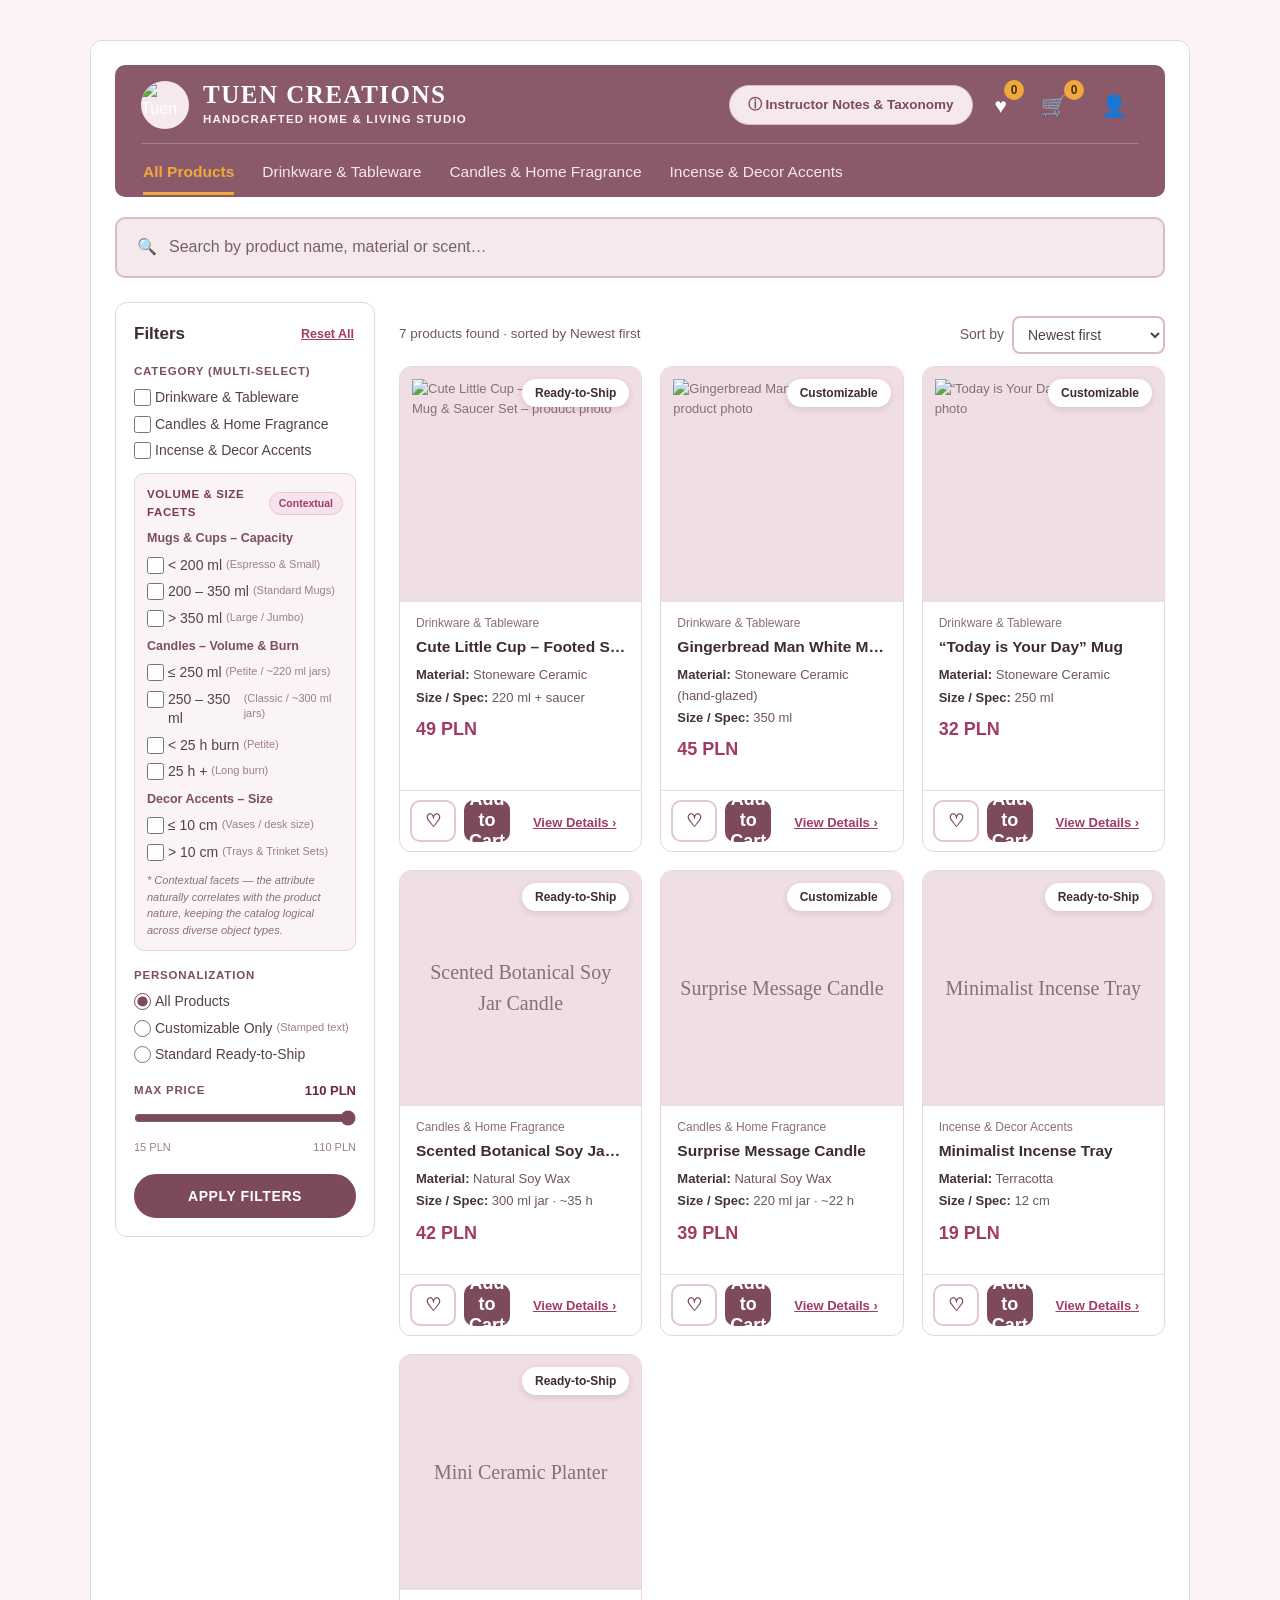
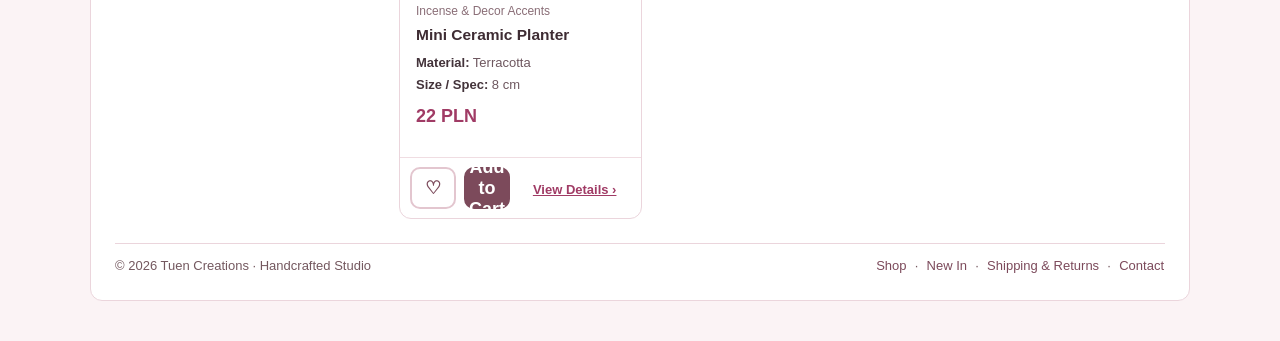
==== index.html @ be139225 "Tuen Creations – web catalog interface (Task 2)" ====
<!DOCTYPE html>
<html lang="en">
<head>
<meta charset="UTF-8">
<title>Tuen Creations – Catalog Listing</title>
<link rel="stylesheet" href="style.css">
</head>
<body>

<a class="skip-link" href="#main-content">Skip to main content</a>

<div class="frame">

  <!-- HEADER: logo + catalog name + category navigation -->
  <header class="header">
    <div class="brand-row">
      <a class="brand" href="index.html">
        <span class="brand-badge"><img src="logo.png" alt="Tuen Creations – back to homepage"></span>
        <span class="brand-text">
          <span class="brand-name">Tuen Creations</span>
          <span class="subtitle">Handcrafted Home &amp; Living Studio</span>
        </span>
      </a>
      <div class="header-right">
        <button type="button" class="notes-pill" id="notes-pill" aria-haspopup="true" aria-expanded="false">ⓘ Instructor Notes &amp; Taxonomy</button>
      </div>
    </div>
    <nav class="nav">
      <a href="index.html#cat=all" data-cat="all" class="active">All Products</a>
      <a href="index.html#cat=drinkware" data-cat="drinkware">Drinkware &amp; Tableware</a>
      <a href="index.html#cat=candles" data-cat="candles">Candles &amp; Home Fragrance</a>
      <a href="index.html#cat=decor" data-cat="decor">Incense &amp; Decor Accents</a>
    </nav>
  </header>

  <!-- SEARCH BAR (filters live, case-insensitive) -->
  <div class="searchbar">
    🔍
    <label class="sr-only" for="search">Search products</label>
    <input type="search" id="search" placeholder="Search by product name, material or scent…">
  </div>

  <div class="content" id="main-content">

    <!-- WORKING FILTERS -->
    <aside class="filters">
      <div class="filters-head">
        <h2>Filters</h2>
        <button type="button" id="clear" class="reset-link">Reset All</button>
      </div>

      <p class="filter-label">Category (multi-select)</p>
      <label><input type="checkbox" class="f-cat" value="drinkware"> Drinkware &amp; Tableware</label>
      <label><input type="checkbox" class="f-cat" value="candles"> Candles &amp; Home Fragrance</label>
      <label><input type="checkbox" class="f-cat" value="decor"> Incense &amp; Decor Accents</label>

      <div class="facet-panel">
        <div class="facet-panel-head">
          <span class="facet-panel-title">Volume &amp; Size Facets</span>
          <span class="pill-contextual">Contextual</span>
        </div>

        <div class="facet-block" id="facet-drinkware" hidden>
          <p class="facet-group-title">Mugs &amp; Cups – Capacity</p>
          <label><input type="checkbox" class="f-cap" value="under"> &lt; 200 ml <small>(Espresso &amp; Small)</small></label>
          <label><input type="checkbox" class="f-cap" value="standard"> 200 – 350 ml <small>(Standard Mugs)</small></label>
          <label><input type="checkbox" class="f-cap" value="over"> &gt; 350 ml <small>(Large / Jumbo)</small></label>
        </div>

        <div class="facet-block" id="facet-candles" hidden>
          <p class="facet-group-title">Candles – Volume &amp; Burn</p>
          <label><input type="checkbox" class="f-jar" value="small"> ≤ 250 ml <small>(Petite / ~220 ml jars)</small></label>
          <label><input type="checkbox" class="f-jar" value="medium"> 250 – 350 ml <small>(Classic / ~300 ml jars)</small></label>
          <label><input type="checkbox" class="f-burn" value="short"> &lt; 25 h burn <small>(Petite)</small></label>
          <label><input type="checkbox" class="f-burn" value="long"> 25 h + <small>(Long burn)</small></label>
        </div>

        <div class="facet-block" id="facet-decor" hidden>
          <p class="facet-group-title">Decor Accents – Size</p>
          <label><input type="checkbox" class="f-dsize" value="small"> ≤ 10 cm <small>(Vases / desk size)</small></label>
          <label><input type="checkbox" class="f-dsize" value="medium"> &gt; 10 cm <small>(Trays &amp; Trinket Sets)</small></label>
        </div>

        <p class="facet-note">* Contextual facets — the attribute naturally correlates with the product nature, keeping the catalog logical across diverse object types.</p>
      </div>

      <p class="filter-label">Personalization</p>
      <label><input type="radio" name="pers" value="all" checked> All Products</label>
      <label><input type="radio" name="pers" value="custom"> Customizable Only <small>(Stamped text)</small></label>
      <label><input type="radio" name="pers" value="standard"> Standard Ready-to-Ship</label>

      <p class="filter-label price-label">Max Price <span id="price-live">110 PLN</span></p>
      <input type="range" id="price-max" class="price-range" min="15" max="110" step="5" value="110" aria-label="Maximum price">
      <div class="range-ends"><span>15 PLN</span><span>110 PLN</span></div>

      <button type="button" id="apply" class="btn-apply">Apply Filters</button>
    </aside>

    <!-- RESULTS -->
    <main class="results">
      <!-- Active filter chips -->
      <div class="chips" id="chips" aria-label="Active filters"></div>

      <div class="results-head">
        <p class="results-meta" id="meta">8 products found</p>
        <div class="sort">
          <label for="sort">Sort by</label>
          <select id="sort">
            <option value="newest">Newest first</option>
            <option value="price-asc">Price: low → high</option>
            <option value="price-desc">Price: high → low</option>
            <option value="name">Name: A → Z</option>
          </select>
        </div>
      </div>

      <div class="grid" id="grid"></div>

      <div class="empty" id="empty" hidden>
        <p><strong>No products match your filters.</strong></p>
        <p>Try removing a filter or widening the price range.</p>
      </div>
    </main>
  </div>

  <footer class="pagenote">
    <span>© 2026 Tuen Creations · Handcrafted Studio</span>
    <span>
      <a href="index.html">Shop</a> &nbsp;·&nbsp;
      <a href="index.html#cat=candles">New In</a> &nbsp;·&nbsp;
      <a href="#">Shipping &amp; Returns</a> &nbsp;·&nbsp;
      <a href="#">Contact</a>
    </span>
  </footer>

</div>

<script src="products.js"></script>
<script src="store.js"></script>
<script>
(function () {
  const grid = document.getElementById('grid');
  const empty = document.getElementById('empty');
  const meta = document.getElementById('meta');

  const SORT_LABELS = {
    "newest": "Newest first",
    "price-asc": "Price: low → high",
    "price-desc": "Price: high → low",
    "name": "Name: A → Z"
  };

  function selected(list) {
    return [...document.querySelectorAll(list)];
  }

  // Nav category links (#cat=...) and catalog search (#q=...) actually drive the filters
  function applyHash() {
    const params = new URLSearchParams(location.hash.slice(1));
    if (params.has('cat')) {
      const c = params.get('cat');
      document.querySelectorAll('.f-cat').forEach(x =>
        x.checked = c !== 'all' && x.value === c);
    }
    if (params.has('q')) {
      document.getElementById('search').value = params.get('q');
    }
    render();
  }

  function updateNav(cats) {
    const single = cats.length === 1 ? cats[0] : (cats.length === 0 ? 'all' : null);
    document.querySelectorAll('.nav a[data-cat]').forEach(a =>
      a.classList.toggle('active', a.dataset.cat === single));
  }

  function render() {
    // --- read filters ---
    const cats = selected('.f-cat:checked').map(i => i.value);
    const pers = document.querySelector('input[name="pers"]:checked').value;
    const q = document.getElementById('search').value.trim().toLowerCase();
    const max = parseFloat(document.getElementById('price-max').value) || 110;
    const sort = document.getElementById('sort').value;

    // --- contextual facets follow the selected categories ---
    const capVals = selected('.f-cap:checked').map(i => i.value);
    const burnVals = selected('.f-burn:checked').map(i => i.value);
    const jarVals = selected('.f-jar:checked').map(i => i.value);
    const sizeVals = selected('.f-dsize:checked').map(i => i.value);
    const hasDW = cats.length === 0 || cats.includes('drinkware');
    const hasCND = cats.length === 0 || cats.includes('candles');
    const hasDEC = cats.length === 0 || cats.includes('decor');
    document.getElementById('facet-drinkware').hidden = !hasDW;
    document.getElementById('facet-candles').hidden = !hasCND;
    document.getElementById('facet-decor').hidden = !hasDEC;

    // --- filter ---
    let list = PRODUCTS.filter(p => {
      if (cats.length && !cats.includes(p.cat)) return false;
      // drinkware: capacity in ml (facets belong to this category only)
      if (capVals.length && p.cat === 'drinkware') {
        if (p.capacity < 200 && !capVals.includes('under')) return false;
        if (p.capacity >= 200 && p.capacity <= 350 && !capVals.includes('standard')) return false;
        if (p.capacity > 350 && !capVals.includes('over')) return false;
      }
      // candles: burn time
      if (burnVals.length && p.cat === 'candles') {
        const long = (p.burnTime || 0) >= 25;
        if (long && !burnVals.includes('long')) return false;
        if (!long && !burnVals.includes('short')) return false;
      }
      // candles: jar volume
      if (jarVals.length && p.cat === 'candles') {
        if (p.capacity < 250 && !jarVals.includes('small')) return false;
        if (p.capacity >= 250 && !jarVals.includes('medium')) return false;
      }
      // decor: physical size (cm from the item's largest dimension)
      if (sizeVals.length && p.cat === 'decor') {
        const small = (p.sizeCm || 0) <= 10;
        if (small && !sizeVals.includes('small')) return false;
        if (!small && !sizeVals.includes('medium')) return false;
      }
      if (pers === 'custom' && !p.customizable) return false;
      if (pers === 'standard' && p.customizable) return false;
      if (p.price < 15 || p.price > max) return false;
      if (q && !(p.name + ' ' + p.material).toLowerCase().includes(q)) return false;
      return true;
    });

    // --- sort ---
    list = list.slice().sort((a, b) => {
      switch (sort) {
        case 'price-asc':  return a.price - b.price;
        case 'price-desc': return b.price - a.price;
        case 'name':       return a.name.localeCompare(b.name);
        default:           return a.days - b.days;      // newest first
      }
    });

    // --- draw ---
    grid.innerHTML = list.map(p => {
      const img = p.image
        ? `<img src="${p.image}" alt="${p.name} – product photo">`
        : `<span class="img-ph">${p.name}</span>`;
      const spec = p.cat === 'candles'
        ? (p.capNote + ' · ~' + p.burnTime + ' h')
        : (p.cat === 'decor' ? p.sizeCm + ' cm' : p.capNote);
      const faved = window.Store && Store.isFav(p.id);
      return `
      <article class="card">
        <a class="card-link" href="detail.html?id=${p.id}">
          <div class="img">
            <span class="badge-float">${p.customizable ? 'Customizable' : 'Ready-to-Ship'}</span>
            ${img}
          </div>
          <div class="card-body">
            <p class="card-cat">${CAT_LABELS[p.cat]}</p>
            <h3 class="card-title">${p.name}</h3>
            <p class="card-meta"><strong>Material:</strong> ${p.material}</p>
            <p class="card-meta"><strong>Size / Spec:</strong> ${spec}</p>
            <p class="price">${p.price} PLN</p>
          </div>
        </a>
        <div class="card-actions">
          <button type="button" class="fav-btn ${faved ? 'is-fav' : ''}" data-fav="${p.id}"
                  aria-pressed="${faved}" aria-label="${faved ? 'Remove from' : 'Add to'} favorites">
            ${faved ? '♥' : '♡'}
          </button>
          <button type="button" class="add-btn" data-add="${p.id}" aria-label="Add to cart">Add to Cart</button>
          <a class="view-details" href="detail.html?id=${p.id}">View Details ›</a>
        </div>
      </article>`;
    }).join('');

    // --- active filter chips ---
    const CAP_LABELS = { under: '< 200 ml', standard: '200–350 ml', over: '> 350 ml' };
    const BURN_LABELS = { short: '< 25 h burn', long: '25 h+ burn' };
    const JAR_LABELS = { small: 'jar ≤ 250 ml', medium: 'jar 250–350 ml' };
    const SIZE_LABELS = { small: 'size ≤ 10 cm', medium: 'size > 10 cm' };
    const chips = [];
    cats.forEach(c => chips.push({ t: 'cat', v: c, l: CAT_LABELS[c] }));
    capVals.forEach(c => chips.push({ t: 'cap', v: c, l: 'Mugs: ' + CAP_LABELS[c] }));
    burnVals.forEach(c => chips.push({ t: 'burn', v: c, l: 'Candles: ' + BURN_LABELS[c] }));
    jarVals.forEach(c => chips.push({ t: 'jar', v: c, l: 'Candles: ' + JAR_LABELS[c] }));
    sizeVals.forEach(c => chips.push({ t: 'size', v: c, l: 'Decor: ' + SIZE_LABELS[c] }));
    if (pers === 'custom') chips.push({ t: 'pers', l: 'Customizable only' });
    if (pers === 'standard') chips.push({ t: 'pers', l: 'Ready-to-Ship only' });
    if (max < 110) chips.push({ t: 'price', l: 'Up to ' + max + ' PLN' });
    if (q) chips.push({ t: 'search', l: '“' + q + '”' });
    const chipsEl = document.getElementById('chips');
    chipsEl.innerHTML = chips.length
      ? chips.map(c =>
          `<span class="chip">${c.l}<button type="button" class="chip-x" data-type="${c.t}" data-val="${c.v || ''}" aria-label="Remove filter ${c.l}">✕</button></span>`
        ).join('') + '<button type="button" class="chip chip-clear" data-type="all">Clear all filters</button>'
      : '';

    empty.hidden = list.length !== 0;
    meta.textContent = list.length + ' product' + (list.length === 1 ? '' : 's') +
                       ' found · sorted by ' + SORT_LABELS[sort];
    updateNav(cats);
  }

  document.getElementById('apply').addEventListener('click', render);
  document.getElementById('clear').addEventListener('click', () => {
    document.querySelectorAll('.f-cat, .f-cap, .f-burn, .f-jar, .f-dsize, input[name="pers"][value="all"], #search')
      .forEach(el => {
        if (el.type === 'checkbox') el.checked = false;
        else if (el.type === 'radio') el.checked = true;
        else el.value = '';
      });
    resetPrice();
    render();
  });
  document.querySelectorAll('.filters input, #sort').forEach(el =>
    el.addEventListener('change', render));
  document.getElementById('search').addEventListener('input', render);

  function resetPrice() {
    const s = document.getElementById('price-max');
    s.value = 110;
    document.getElementById('price-live').textContent = '110 PLN';
  }
  document.getElementById('price-max').addEventListener('input', e =>
    document.getElementById('price-live').textContent = e.target.value + ' PLN');

  // Active filter chips: ✕ removes that single filter
  document.getElementById('chips').addEventListener('click', e => {
    const b = e.target.closest('button');
    if (!b) return;
    const type = b.dataset.type;
    if (type === 'all') {
      document.getElementById('clear').click();
      return;
    }
    if (type === 'cat') {
      const cb = document.querySelector('.f-cat[value="' + b.dataset.val + '"]');
      if (cb) cb.checked = false;
    } else if (type === 'cap') {
      const cb = document.querySelector('.f-cap[value="' + b.dataset.val + '"]');
      if (cb) cb.checked = false;
    } else if (type === 'burn') {
      const cb = document.querySelector('.f-burn[value="' + b.dataset.val + '"]');
      if (cb) cb.checked = false;
    } else if (type === 'jar') {
      const cb = document.querySelector('.f-jar[value="' + b.dataset.val + '"]');
      if (cb) cb.checked = false;
    } else if (type === 'size') {
      const cb = document.querySelector('.f-dsize[value="' + b.dataset.val + '"]');
      if (cb) cb.checked = false;
    } else if (type === 'pers') {
      document.querySelector('input[name="pers"][value="all"]').checked = true;
    } else if (type === 'price') {
      document.getElementById('price-max').value = 110;
      document.getElementById('price-live').textContent = '110 PLN';
    } else if (type === 'search') {
      document.getElementById('search').value = '';
    }
    render();
  });

  // Card action buttons (favorite / add to cart) – event delegation
  grid.addEventListener('click', e => {
    const fav = e.target.closest('button[data-fav]');
    const add = e.target.closest('button[data-add]');
    if (fav) {
      const on = Store.toggleFav(fav.dataset.fav);
      fav.classList.toggle('is-fav', on);
      fav.setAttribute('aria-pressed', on);
      fav.textContent = on ? '♥' : '♡';
      StoreUI.refreshBadges();
    } else if (add) {
      Store.addCart(add.dataset.add);
      StoreUI.refreshBadges();
      add.textContent = '✓';
      setTimeout(() => { add.textContent = '🛒'; }, 1200);
    }
  });
  document.addEventListener('store:change', render);

  window.addEventListener('hashchange', applyHash);
  applyHash();
})();
</script>

</body>
</html>
---- style.css ----
/* Tuen Creations – Soft "Dusty Rose" Theme (Accessible / WCAG AA) */
* { margin: 0; padding: 0; box-sizing: border-box; }

/* ---------- Accessibility: strong focus indicator for keyboard users ---------- */
:focus-visible {
  outline: 3px solid #A03B65;
  outline-offset: 2px;
  border-radius: 4px;
}

/* ---------- Accessibility: skip-to-content link ---------- */
.skip-link {
  position: absolute;
  left: -9999px;
  background: #A03B65;
  color: #fff;
  padding: 10px 18px;
  border-radius: 0 0 8px 0;
  font-size: 14px;
  text-decoration: none;
  z-index: 10;
}
.skip-link:focus {
  left: 20px;
  top: 0;
}

body {
  font-family: "Segoe UI", Arial, sans-serif;
  font-size: 16px;
  line-height: 1.55;
  background: #FBF3F5;          /* very soft rose page background */
  color: #43333A;               /* dark warm gray body text (13.6:1 on white) */
  padding: 40px 20px;
}

.frame {
  max-width: 1100px;
  margin: 0 auto;
  background: #fff;
  border: 1px solid #EBD5DC;
  border-radius: 12px;
  padding: 24px;
}

/* ---------- Header (2-tier: brand row + nav row') ---------- */
.header {
  background: #8A5A6B;          /* deep dusty rose (unchanged palette) */
  color: #fff;
  border-radius: 10px;
  padding: 16px 26px 0;
  display: flex;
  flex-direction: column;
}

.brand-row {
  display: flex;
  align-items: center;
  gap: 16px;
  width: 100%;
  flex-wrap: wrap;
}

.brand {
  display: flex;
  align-items: center;
  gap: 14px;
  text-decoration: none;
  color: inherit;
}

.brand-badge {
  width: 48px;
  height: 48px;
  border-radius: 50%;
  background: #F5E9EC;
  display: flex;
  align-items: center;
  justify-content: center;
  overflow: hidden;
  flex-shrink: 0;
}

.brand-badge img {
  width: 100%;
  height: 100%;
  object-fit: cover;
  display: block;
}

.brand-text { display: flex; flex-direction: column; gap: 2px; }

.brand-name {
  font-family: Georgia, "Times New Roman", serif;
  font-size: 25px;
  font-weight: 700;
  letter-spacing: 1.5px;
  text-transform: uppercase;
  line-height: 1.1;
}

.header .subtitle {
  font-size: 11.5px;
  font-weight: 700;
  letter-spacing: 1.2px;
  color: #FDEFF4;
  text-transform: uppercase;
}

/* Right-side group: notes pill + account icons stay together */
.header-right {
  display: flex;
  align-items: center;
  gap: 10px;
  margin-left: auto;   /* keeps the group right-aligned even when it wraps */
  flex-wrap: wrap;
  justify-content: flex-end;
}

.notes-pill {
  display: flex;
  align-items: center;
  gap: 8px;
  background: #F5E9EC;
  color: #7C4A5B;
  border: 1px solid #D9BCC5;
  border-radius: 999px;
  padding: 10px 18px;
  font-size: 13.5px;
  font-weight: 700;
  cursor: pointer;
}
.notes-pill:hover { background: #EFDCE2; }

/* Second tier: category navigation row */
.nav {
  display: flex;
  gap: 28px;
  width: 100%;
  margin-top: 14px;
  padding: 12px 2px 2px;
  border-top: 1px solid rgba(255, 255, 255, 0.22);
  flex-wrap: wrap;
}

.nav a {
  color: #F7E6EC;
  text-decoration: none;
  font-size: 15.5px;
  padding: 4px 0 8px;
}

.nav a.active {
  color: #F2A93B;                 /* existing brand-orange accent */
  font-weight: 700;
  border-bottom: 3px solid #F2A93B;
}

.dd-tax {
  margin: 8px 0 0;
  padding-left: 18px;
  color: #54424A;
  font-size: 13px;
  line-height: 1.65;
}
.dd-small {
  font-size: 12.5px;
  color: #74585F;
  margin: 2px 0;
}

/* ---------- Search bar ---------- */
.searchbar {
  margin-top: 20px;
  background: #F5E9EC;
  border: 2px solid #D9BCC5;
  border-radius: 10px;
  padding: 16px 20px;
  font-size: 16px;
  color: #7A5F69;
  display: flex;
  align-items: center;
  gap: 10px;
}

/* ---------- Layout ---------- */
.content {
  display: flex;
  gap: 24px;
  margin-top: 24px;
  align-items: flex-start;
}

/* ---------- Filters (new design) ---------- */
.filters {
  width: 260px;
  flex-shrink: 0;
  background: #fff;
  border: 1px solid #EBD5DC;
  border-radius: 12px;
  padding: 18px;
}

.filters-head {
  display: flex;
  justify-content: space-between;
  align-items: center;
  margin-bottom: 14px;
}
.filters h2 { font-size: 17px; color: #3E2C33; }

.reset-link {
  background: none;
  border: none;
  color: #A03B65;
  font-size: 12.5px;
  font-weight: 600;
  cursor: pointer;
  text-decoration: underline;
  padding: 2px;
}
.reset-link:hover { color: #7C4A5B; }

.filter-label {
  font-size: 11.5px;
  font-weight: 700;
  letter-spacing: 0.8px;
  text-transform: uppercase;
  color: #7C4E5E;
  margin: 16px 0 6px;
}

.filters label {
  display: flex;
  align-items: flex-start;
  gap: 4px;
  font-size: 14px;
  color: #54424A;
  margin: 7px 0;
  cursor: pointer;
  line-height: 1.4;
}
.filters label small {
  display: block;
  color: #9A8089;
  font-size: 11px;
  margin-top: 1px;
}

.filters input[type="checkbox"],
.filters input[type="radio"] {
  width: 17px;
  height: 17px;
  accent-color: #7C4A5B;
  flex: 0 0 17px;
  margin-top: 1px;
}

.facet-panel {
  border: 1px solid #E9D3DA;
  border-radius: 10px;
  background: #FBF4F6;
  padding: 12px;
  margin-top: 12px;
}

.facet-panel-head {
  display: flex;
  justify-content: space-between;
  align-items: center;
  gap: 8px;
  margin-bottom: 8px;
}

.facet-panel-title {
  font-size: 11.5px;
  font-weight: 800;
  letter-spacing: 0.6px;
  text-transform: uppercase;
  color: #7C3A50;
}

.pill-contextual {
  font-size: 10.5px;
  font-weight: 700;
  color: #A03B65;
  background: #F7E3EC;
  border: 1px solid #E9C4D4;
  padding: 2px 9px;
  border-radius: 999px;
  white-space: nowrap;
}

.facet-group-title {
  font-size: 12.5px;
  font-weight: 700;
  color: #7C4E5E;
  margin: 10px 0 2px;
}
.facet-block[id] .facet-group-title:first-child { margin-top: 2px; }

.facet-note {
  font-size: 11px;
  color: #8A6E77;
  font-style: italic;
  margin: 10px 0 0;
  line-height: 1.5;
}

.price-label {
  display: flex;
  justify-content: space-between;
  align-items: center;
}
.price-label span {
  color: #6B2737;
  font-weight: 700;
  font-size: 13px;
  text-transform: none;
  letter-spacing: 0;
}

.price-range {
  width: 100%;
  accent-color: #7C4A5B;
  height: 22px;
  cursor: pointer;
}

.range-ends {
  display: flex;
  justify-content: space-between;
  font-size: 11px;
  color: #9A8089;
  margin-top: 2px;
}

.filters .btn-apply {
  margin-top: 18px;
  width: 100%;
  padding: 12px;
  border: 2px solid #7C4A5B;
  background: #7C4A5B;
  color: #fff;
  border-radius: 999px;
  font-size: 14px;
  font-weight: 700;
  letter-spacing: 0.6px;
  text-transform: uppercase;
  cursor: pointer;
}
.filters .btn-apply:hover { background: #6A3D4D; }

/* ---------- Result grid ---------- */
.results { flex: 1; }

.results-meta {
  font-size: 13.5px;
  color: #6E575F;
  margin-bottom: 12px;
}

.grid {
  display: grid;
  grid-template-columns: repeat(3, 1fr);
  gap: 18px;
}

.card {
  border: 1px solid #EBD5DC;
  border-radius: 12px;
  padding: 0;
  background: #fff;
  overflow: hidden;
  display: flex;
  flex-direction: column;
}

.card-link {
  display: block;
  text-decoration: none;
  color: inherit;
  flex: 1;
}

.card:hover {
  box-shadow: 0 4px 14px rgba(124, 74, 91, 0.18);
}

/* image stage: soft pink canvas, badge floats top-right */
.card .img {
  height: 235px;
  background: #EFDEE3;
  position: relative;
  display: flex;
  align-items: center;
  justify-content: center;
  overflow: hidden;
  margin: 0;
  border-radius: 0;
  color: #8A6E77;
  font-size: 13px;
}

.card .img img {
  width: 100%;
  height: 100%;
  object-fit: contain;
  display: block;
  padding: 12px;
}

.img-ph {
  font-family: Georgia, "Times New Roman", serif;
  font-size: 20px;
  color: #8A6E77;
  text-align: center;
  padding: 0 18px;
}

.badge-float {
  position: absolute;
  top: 12px;
  right: 12px;
  background: #fff;
  color: #3E2C33;
  font-size: 12px;
  font-weight: 600;
  padding: 5px 13px;
  border-radius: 999px;
  box-shadow: 0 2px 6px rgba(124, 74, 91, 0.18);
}

.card-body {
  padding: 12px 16px 2px;
}

.card-cat {
  font-size: 12px;
  color: #8A6E77;
  margin-bottom: 3px;
}

.card-title {
  font-size: 15.5px;
  font-weight: 700;
  color: #3E2C33;
  white-space: nowrap;
  overflow: hidden;
  text-overflow: ellipsis;
  margin-bottom: 6px;
}

.card-meta {
  font-size: 13px;
  color: #6E575F;
  margin: 2px 0;
}
.card-meta strong { color: #43333A; font-weight: 600; }

.card .price {
  font-size: 18px;
  font-weight: 700;
  color: #A03B65;
  margin: 8px 0 12px;
}

/* bottom action row */
.card-actions {
  border-top: 1px solid #F0DDE2;
  padding: 9px 10px;
  display: flex;
  align-items: center;
  gap: 8px;
  margin-top: auto;
}

.fav-btn, .add-btn {
  height: 38px;
  display: flex;
  align-items: center;
  justify-content: center;
  border-radius: 999px;
  cursor: pointer;
  font-weight: 600;
}

.fav-btn {
  width: 38px;
  flex: 0 0 38px;
  font-size: 18px;
  background: transparent;
  border: none;
  color: #8A6E77;
}
.fav-btn.is-fav { color: #A03B65; }

.add-btn {
  padding: 0 18px;
  background: #F5E9EC;
  color: #7C4A5B;
  border: 1px solid #D9BCC5;
  font-size: 13px;
}
.add-btn:hover { background: #EFDCE2; }

.view-details {
  margin-left: auto;
  font-size: 13px;
  font-weight: 600;
  color: #54424A;
  text-decoration: none;
  white-space: nowrap;
}
.view-details:hover { color: #A03B65; text-decoration: underline; }

/* ---------- Footer note ---------- */
.pagenote {
  margin-top: 24px;
  font-size: 13px;
  color: #74585F;
  border-top: 1px solid #EBD5DC;
  padding-top: 12px;
  display: flex;
  justify-content: space-between;
  align-items: center;
  gap: 10px;
  flex-wrap: wrap;
}

.pagenote a {
  color: #7C4A5B;
  text-decoration: none;
  padding: 2px 1px;
}
.pagenote a:hover { color: #A03B65; text-decoration: underline; }

/* ---------- Detail page ---------- */
.breadcrumb {
  font-size: 13.5px;
  color: #6E575F;
  margin: 18px 0;
}

.breadcrumb a { color: #A03B65; text-decoration: underline; }

.detail-grid {
  display: flex;
  gap: 28px;
  align-items: flex-start;
}

.detail-img {
  width: 340px;
  flex-shrink: 0;
  height: 340px;
  background: #EFDEE3;
  border: 1px solid #EBD5DC;
  border-radius: 10px;
  display: flex;
  align-items: center;
  justify-content: center;
  overflow: hidden;
  color: #8A6E77;
  font-size: 14px;
}

.thumbs { display: flex; gap: 10px; margin-top: 10px; }

.thumbs .thumb {
  width: 60px; height: 50px;
  background: #EFDEE3;
  border: none; padding: 0;
  border-radius: 6px;
  display: flex; align-items: center; justify-content: center;
  font-size: 11px; color: #8A6E77;
  overflow: hidden;
}

.thumbs .thumb img,
.detail-img img {
  width: 100%;
  height: 100%;
  object-fit: contain;
  display: block;
  background: #EFDEE3;
  border-radius: inherit;
}

.detail-info { flex: 1; }
.detail-info h2 { font-size: 24px; margin-bottom: 4px; color: #3E2C33; }
.detail-info .cat { font-size: 13.5px; color: #6E575F; margin-bottom: 14px; }

.spec-table {
  width: 100%;
  border-collapse: collapse;
  font-size: 14.5px;
  margin-bottom: 16px;
}

.spec-table th, .spec-table td {
  border: 1px solid #EBD5DC;
  padding: 9px 12px;
  text-align: left;
}

.spec-table th {
  width: 180px;
  background: #F9EDF0;
  color: #7C4E5E;
  font-weight: 600;
}

.detail-info h4 { font-size: 15px; margin: 14px 0 6px; }
.detail-info p.desc { font-size: 14.5px; color: #54424A; line-height: 1.6; }

.buybox {
  margin-top: 18px;
  background: #F9EDF0;
  border: 1px solid #E3C6CF;
  border-radius: 10px;
  padding: 16px;
  display: flex;
  justify-content: space-between;
  align-items: center;
  gap: 14px;
  flex-wrap: wrap;
}

.buybox .price { font-size: 22px; font-weight: 700; color: #A03B65; }

.btn {
  padding: 12px 24px;
  border-radius: 8px;
  font-size: 15px;
  font-weight: 600;
  cursor: pointer;
  text-decoration: none;
  display: inline-block;
}

.btn-primary { background: #7C4A5B; color: #fff; border: 2px solid #7C4A5B; }
.btn-primary:hover { background: #6A3D4D; }
.btn-secondary { background: #fff; color: #7C4A5B; border: 2px solid #7C4A5B; }

.contact-line { font-size: 13.5px; color: #6E575F; margin-top: 10px; }

/* ---------- Filtered-state chips ---------- */
.chips {
  margin-top: 14px;
  display: flex;
  gap: 8px;
  flex-wrap: wrap;
  font-size: 12.5px;
}
.chip {
  background: #7C4A5B;
  color: #fff;
  border-radius: 20px;
  padding: 5px 12px;
}
.chip .x { margin-left: 7px; color: #FDEFF4; font-weight: 700; }
.chip.clear {
  background: #fff;
  border: 1px dashed #C98BA7;
  color: #A03B65;
}

/* Search suggestions dropdown on the detail page */
.searchwrap { position: relative; margin-top: 20px; }
.searchwrap .searchbar { margin-top: 0; }

.search-results {
  position: absolute;
  top: calc(100% + 6px);
  left: 0; right: 0;
  z-index: 25;
  background: #fff;
  border: 1px solid #E3C6CF;
  border-radius: 10px;
  box-shadow: 0 8px 24px rgba(140, 90, 107, 0.22);
  padding: 6px;
  max-height: 300px;
  overflow: auto;
}
.search-results a {
  display: flex;
  justify-content: space-between;
  align-items: center;
  gap: 10px;
  padding: 9px 12px;
  font-size: 14.5px;
  color: #54424A;
  text-decoration: none;
  border-radius: 6px;
}
.search-results a:hover { background: #F9EDF0; }
.search-results a strong { color: #3E2C33; font-weight: 600; }
.search-results a span { color: #A03B65; font-weight: 600; white-space: nowrap; }
.search-results .see-all {
  justify-content: center;
  color: #A03B65;
  font-weight: 600;
  border-top: 1px solid #F3E4E9;
  margin-top: 4px;
  padding-top: 10px;
  border-radius: 0;
}
.sr-empty { padding: 10px 12px; color: #74585F; margin: 0; }

/* ---------- Sort bar, search field, price inputs, empty state ---------- */
.results-head {
  display: flex;
  justify-content: space-between;
  align-items: center;
  gap: 12px;
  flex-wrap: wrap;
  margin-bottom: 12px;
}
.results-head .results-meta { margin-bottom: 0; }

.sort {
  display: flex;
  align-items: center;
  gap: 8px;
  font-size: 14px;
  color: #6E575F;
}
.sort select {
  font-size: 14px;
  padding: 8px 10px;
  border: 2px solid #D9BCC5;
  border-radius: 8px;
  background: #fff;
  color: #54424A;
}

.searchbar input[type="search"] {
  flex: 1;
  font-size: 16px;
  color: #54424A;
  border: none;
  background: transparent;
  padding: 2px;
}
.searchbar input[type="search"]::placeholder { color: #7A5F69; }

.sr-only {
  position: absolute;
  width: 1px; height: 1px;
  overflow: hidden;
  clip: rect(0 0 0 0);
  white-space: nowrap;
}

.price-inputs {
  display: flex;
  align-items: center;
  gap: 6px;
  font-size: 14px;
  color: #6E575F;
}
.price-inputs input {
  width: 66px;
  padding: 7px 8px;
  border: 2px solid #D9BCC5;
  border-radius: 8px;
  font-size: 14px;
  color: #54424A;
}

/* Contextual facet disabled state */
.facet-off { opacity: 0.45; }
.facet-off label { pointer-events: none; }

.thumbs button.real { cursor: pointer; }
.thumbs button.is-active { outline: 3px solid #A03B65; outline-offset: 2px; }

/* ---------- Contextual facet blocks (per-category) ---------- */
.facet-label {
  font-size: 12.5px;
  font-weight: 700;
  color: #A03B65;
  margin: 6px 0 2px;
}
.facet-block { margin-bottom: 8px; }

/* Card "View Details" catalog link */
.view-details {
  flex: 1;
  text-align: center;
  font-size: 13px;
  font-weight: 600;
  color: #A03B65;
  text-decoration: underline;
  padding: 4px 0 0;
}
.view-details:hover { color: #7C4A5B; }

.filters .btn-ghost {
  margin-top: 8px;
  background: #fff;
  color: #7C4A5B;
  border: 2px solid #E3C6CF;
  font-weight: 600;
}
.filters .btn-ghost:hover { border-color: #A03B65; }

.empty {
  text-align: center;
  color: #74585F;
  padding: 28px 12px;
  font-size: 15px;
  border: 2px dashed #E3C6CF;
  border-radius: 10px;
}
.empty p + p { margin-top: 4px; }

/* ---------- Header icons: favorites / cart / profile (e-commerce standard) ---------- */
.header { position: relative; }

.header-icons {
  display: flex;
  gap: 10px;
  align-items: center;
}

.menu-wrap { position: relative; }

.icon-btn {
  position: relative;
  font-size: 21px;
  line-height: 1;
  padding: 10px 11px;
  background: transparent;
  border: 1px solid transparent;
  border-radius: 10px;
  cursor: pointer;
  color: #fff;
}
.icon-btn:hover, .icon-btn:focus-visible { background: rgba(255, 255, 255, 0.12); }

.icon-badge {
  position: absolute;
  top: -5px;
  right: -6px;
  min-width: 20px;
  height: 20px;
  padding: 0 5px;
  background: #F2A93B;
  color: #4A2A16;
  font-size: 12px;
  font-weight: 700;
  border-radius: 12px;
  display: flex;
  align-items: center;
  justify-content: center;
}

.dropdown {
  position: absolute;
  top: calc(100% + 8px);
  right: 0;
  width: 290px;
  background: #fff;
  color: #43333A;
  border: 1px solid #E3C6CF;
  border-radius: 10px;
  box-shadow: 0 8px 24px rgba(140, 90, 107, 0.25);
  padding: 14px;
  z-index: 20;
  font-size: 14px;
}

.dd-title { margin: 0 0 10px; color: #3E2C33; }
.dd-note { color: #74585F; font-size: 12.5px; }
.dd-empty { color: #74585F; text-align: center; padding: 10px 0; margin: 0; }

.dd-item {
  display: flex;
  justify-content: space-between;
  gap: 10px;
  align-items: center;
  padding: 8px 0;
  border-top: 1px solid #F3E4E9;
}
.dd-item a { color: #A03B65; text-decoration: underline; }
.dd-price { display: block; color: #A03B65; font-weight: 600; font-size: 13px; }
.dd-qty { display: flex; gap: 6px; align-items: center; }
.dd-qty button {
  width: 26px; height: 26px;
  border: 1px solid #E3C6CF; background: #fff; color: #7C4A5B;
  border-radius: 6px; cursor: pointer; font-weight: 700;
}
.dd-qty span { min-width: 18px; text-align: center; }

.dd-total {
  border-top: 2px solid #E3C6CF;
  margin-top: 8px;
  padding-top: 10px;
  font-size: 15px;
}

.dd-checkout, .dd-btn { display: block; text-align: center; margin-top: 10px; }

.dd-links { display: flex; flex-direction: column; gap: 7px; margin-top: 12px; }
.dd-links a { color: #7C4A5B; text-decoration: none; padding: 4px 2px; }
.dd-links a:hover { text-decoration: underline; }

/* ---------- Listing card actions ---------- */
.card-actions {
  display: flex;
  gap: 8px;
  margin-top: 12px;
  align-items: center;
}

.fav-btn, .add-btn {
  width: 46px;
  height: 42px;
  flex: 0 0 46px;
  font-size: 18px;
  display: flex;
  align-items: center;
  justify-content: center;
  border-radius: 10px;
  cursor: pointer;
  font-weight: 600;
}

.fav-btn {
  background: #fff;
  border: 2px solid #E3C6CF;
  color: #7C4A5B;
}
.fav-btn.is-fav {
  border-color: #A03B65;
  color: #A03B65;
  background: #FDF0F5;
}

.add-btn {
  background: #7C4A5B;
  border: 2px solid #7C4A5B;
  color: #fff;
}
.add-btn:hover { background: #6A3D4D; }

/* ---------- Detail page: big price + custom inscription ---------- */
.detail-price {
  font-size: 26px;
  font-weight: 700;
  color: #A03B65;
  margin: 2px 0 14px;
}

.custom-box {
  background: #F9EDF0;
  border: 1px solid #E3C6CF;
  border-radius: 10px;
  padding: 14px 16px;
  margin: 14px 0;
}
.custom-box h4 { margin: 0 0 8px; color: #3E2C33; }
.custom-box input {
  width: 100%;
  padding: 11px 12px;
  border: 2px solid #D9BCC5;
  border-radius: 8px;
  font-size: 15px;
  color: #54424A;
}
.custom-box input:focus { border-color: #A03B65; outline: none; }
.custom-box input.needs-fill { border-color: #C0392B; }

.buy-actions { display: flex; gap: 10px; flex-wrap: wrap; align-items: center; width: 100%; }
.buy-actions .btn { flex-shrink: 0; }
.buy-actions .fav-btn { flex: 0 0 auto; }

/* ---------- Print (PDF export) friendliness ---------- */
@media print {
  body { background: #fff; padding: 0; }
  .skip-link { display: none; }
}
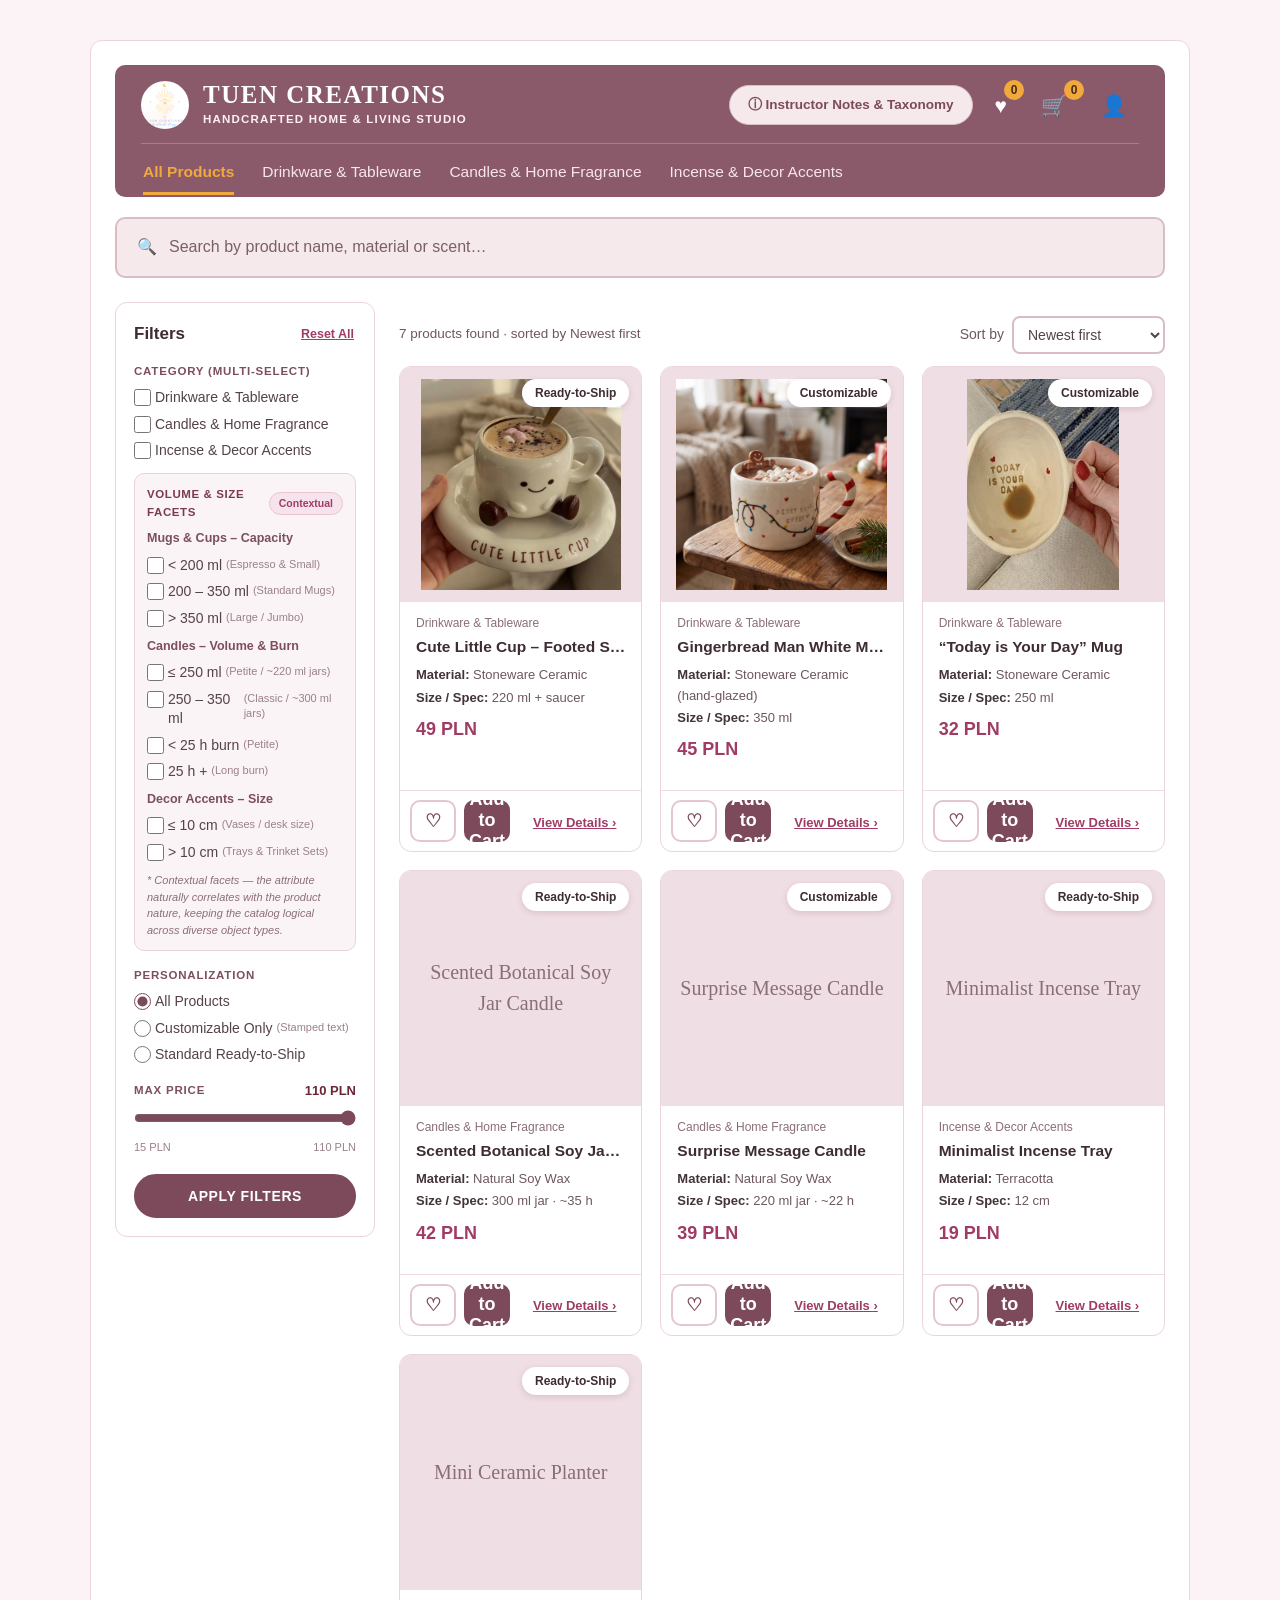
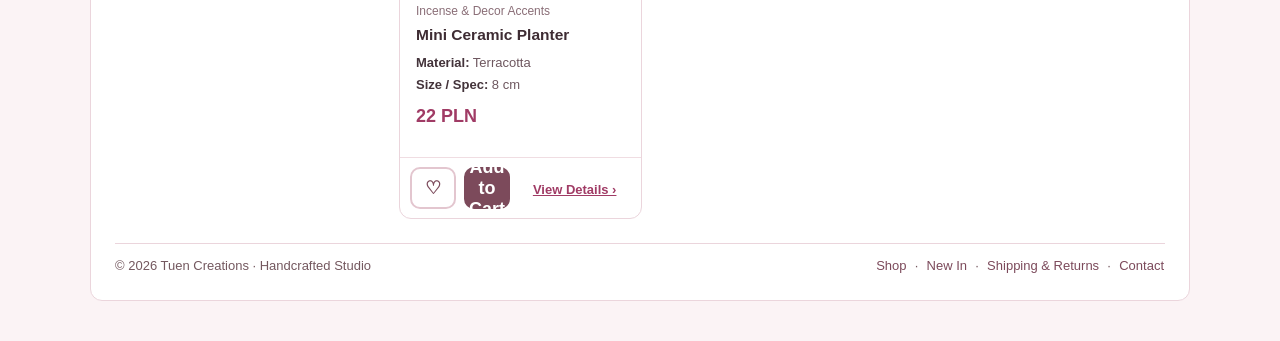
==== commit eb81a8a8: "Fix image paths: photos and logo moved to img/ subfolder" ====
--- a/index.html
+++ b/index.html
@@ -15,7 +15,7 @@
   <header class="header">
     <div class="brand-row">
       <a class="brand" href="index.html">
-        <span class="brand-badge"><img src="logo.png" alt="Tuen Creations – back to homepage"></span>
+        <span class="brand-badge"><img src="img/logo.png" alt="Tuen Creations – back to homepage"></span>
         <span class="brand-text">
           <span class="brand-name">Tuen Creations</span>
           <span class="subtitle">Handcrafted Home &amp; Living Studio</span>
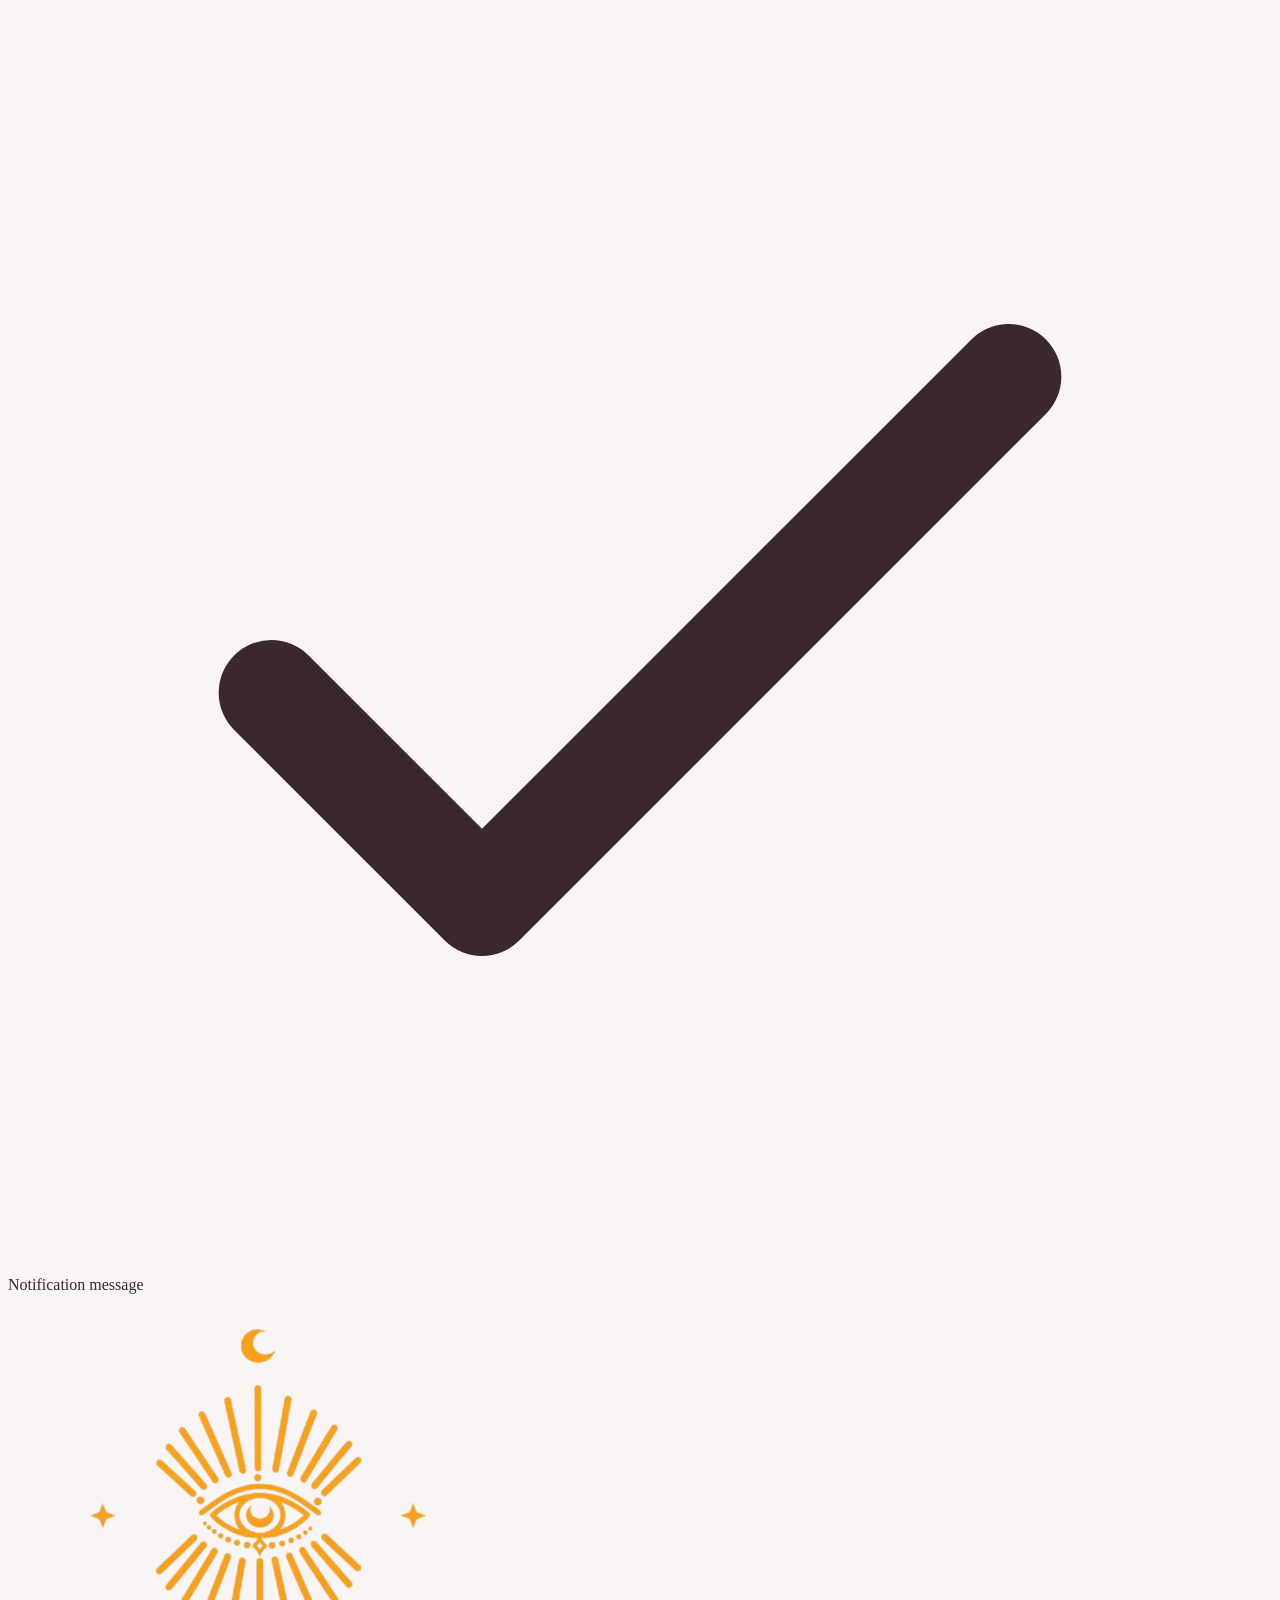
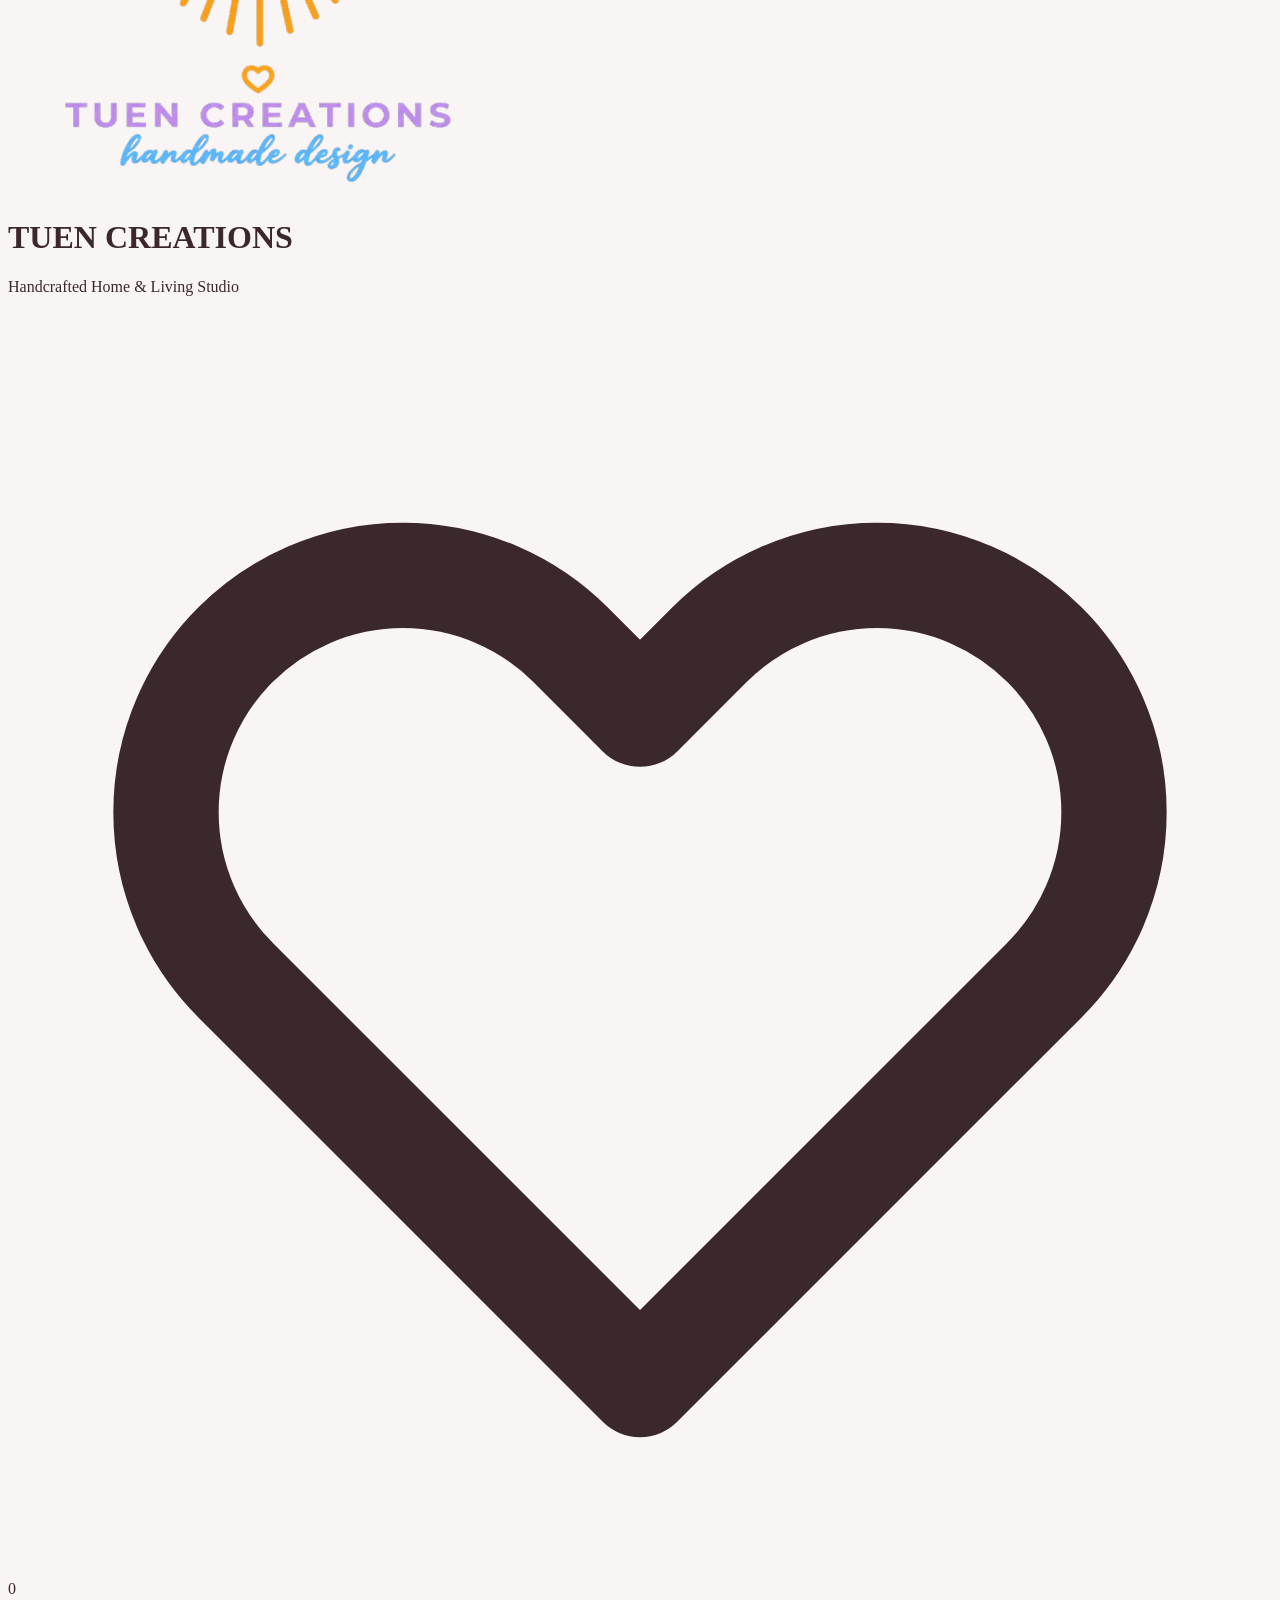
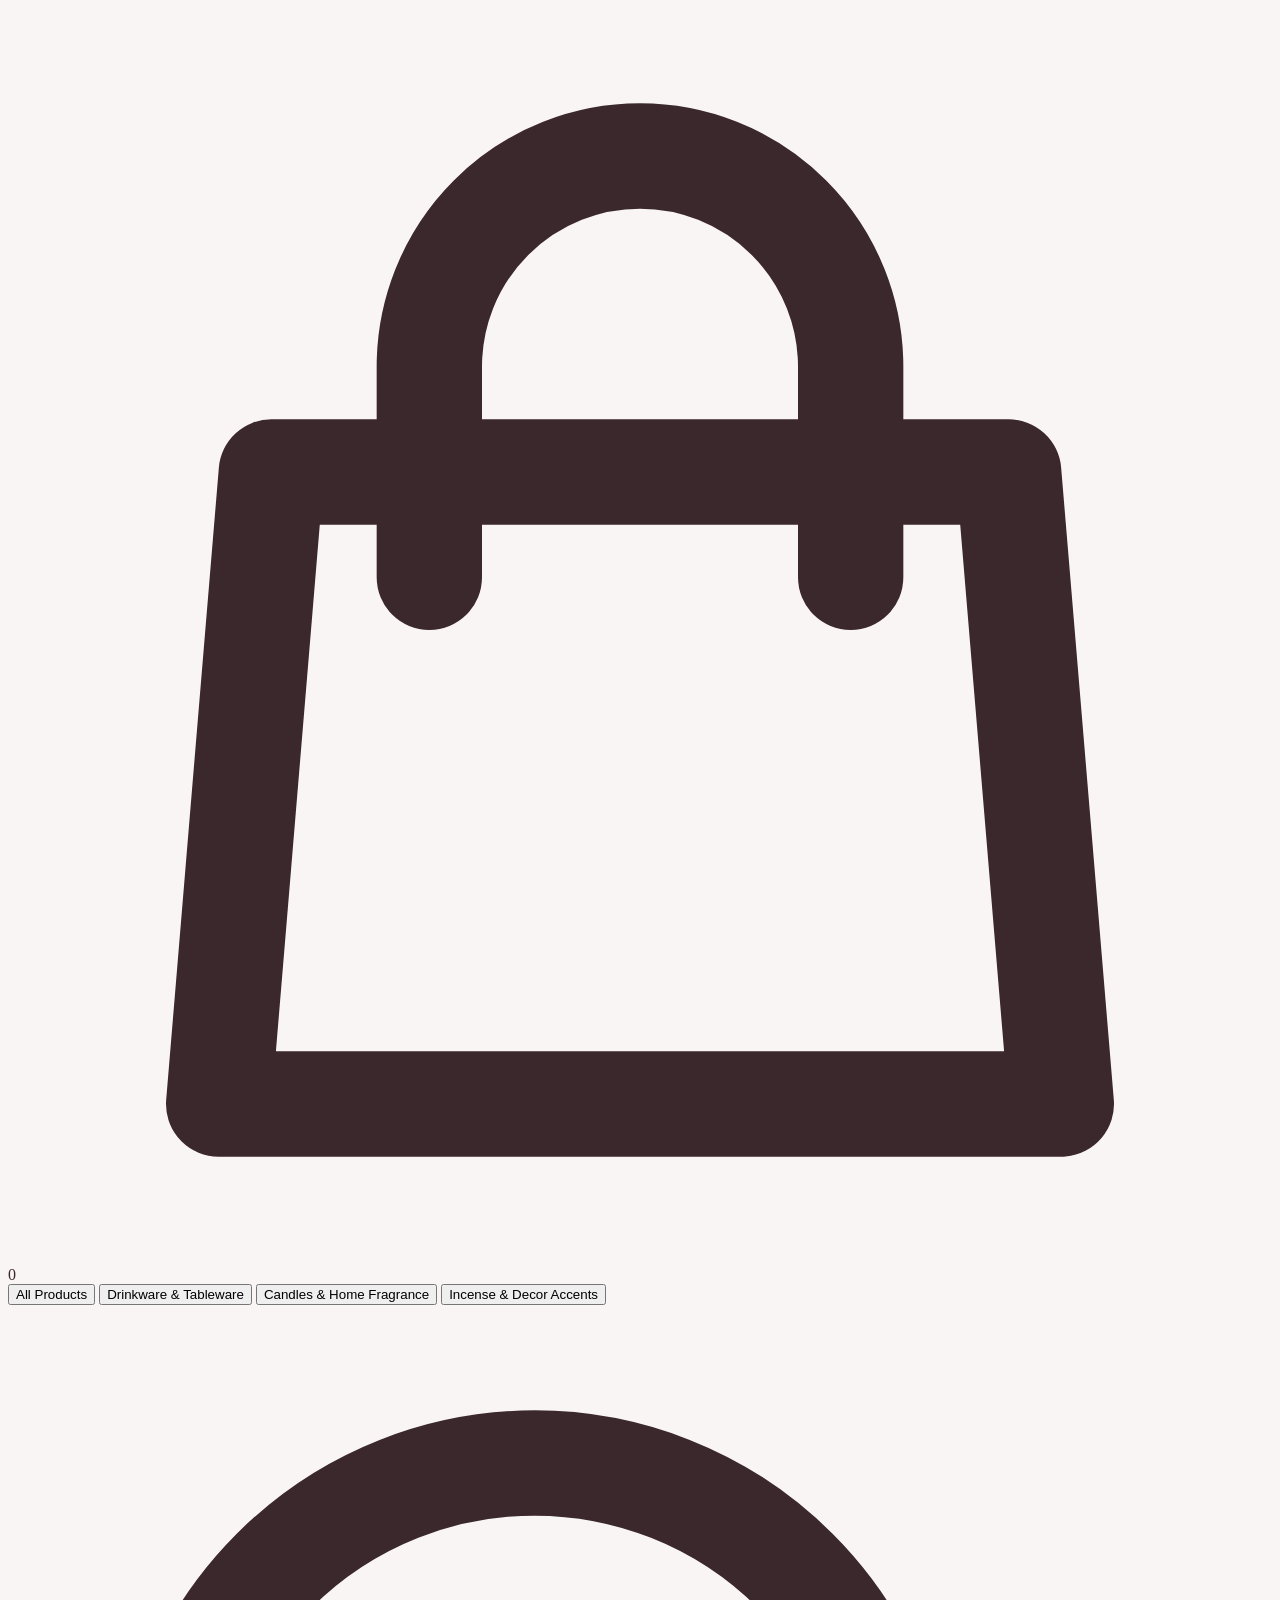
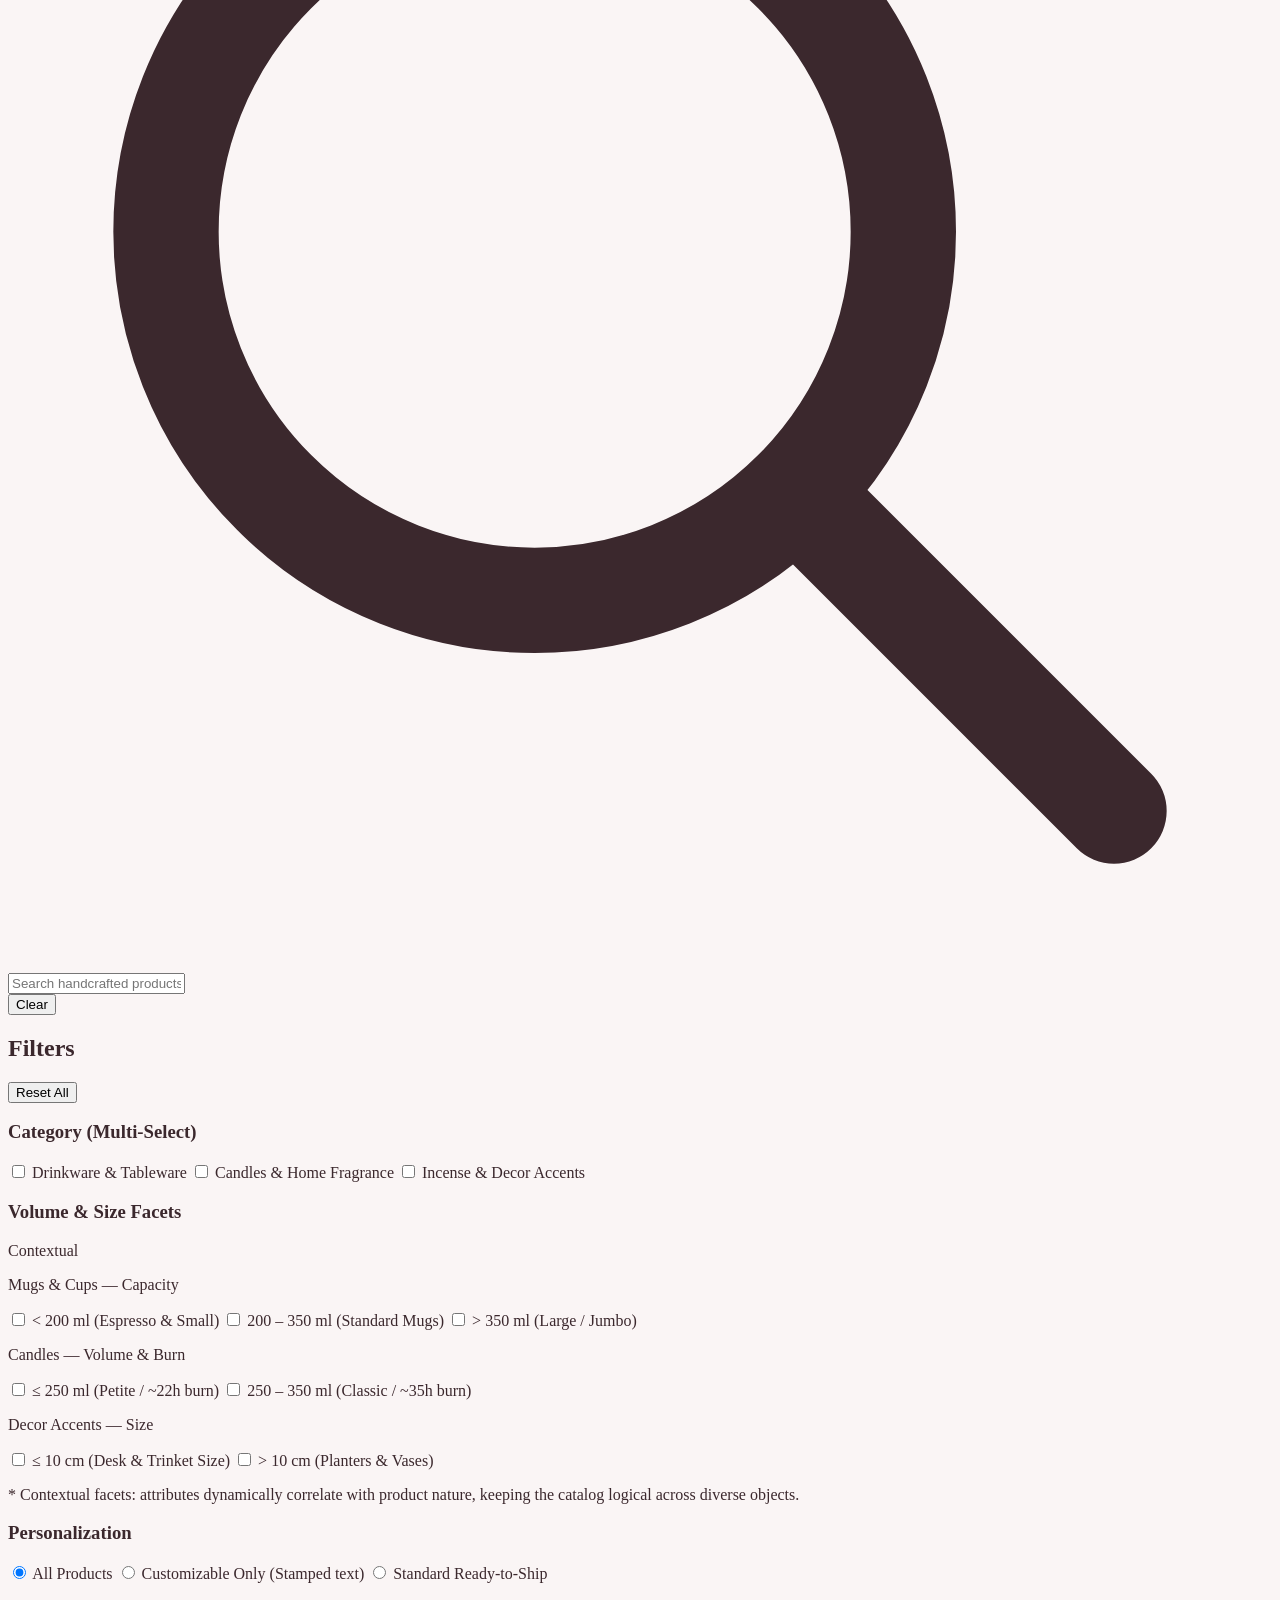
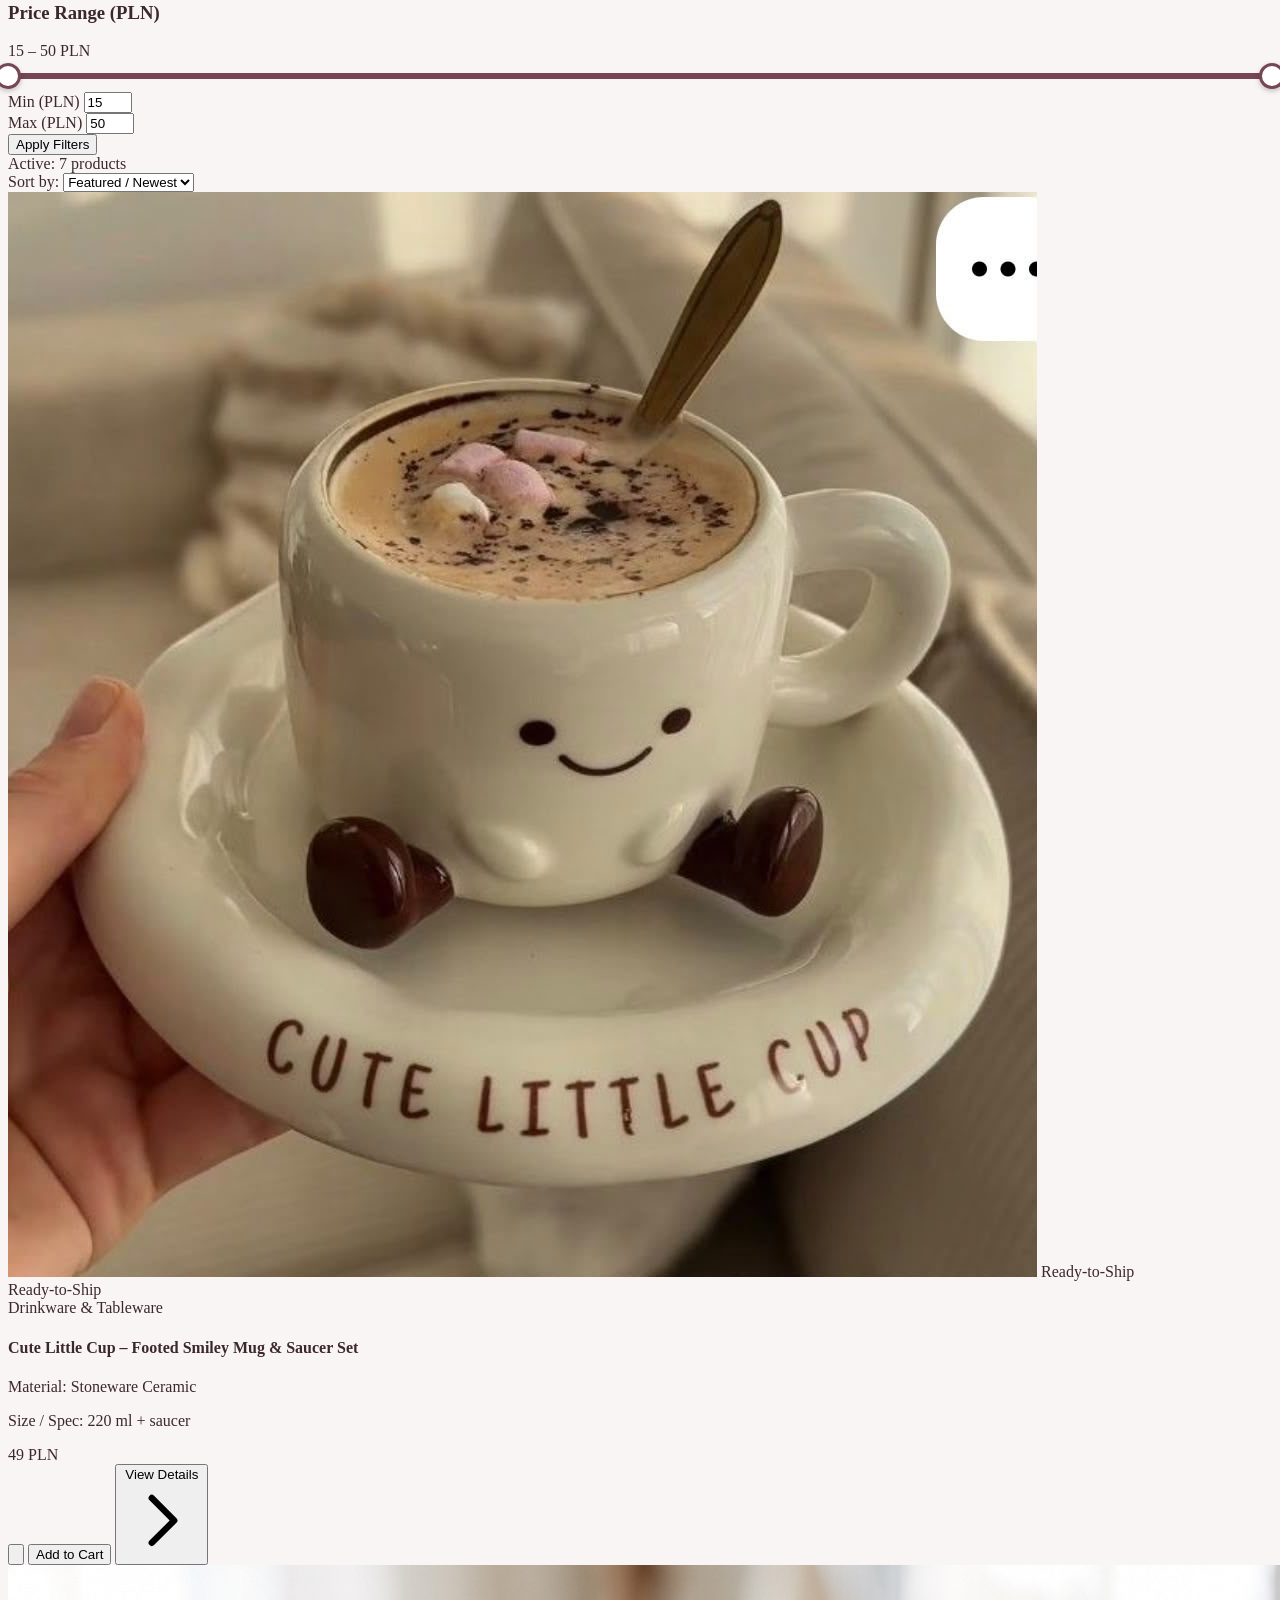
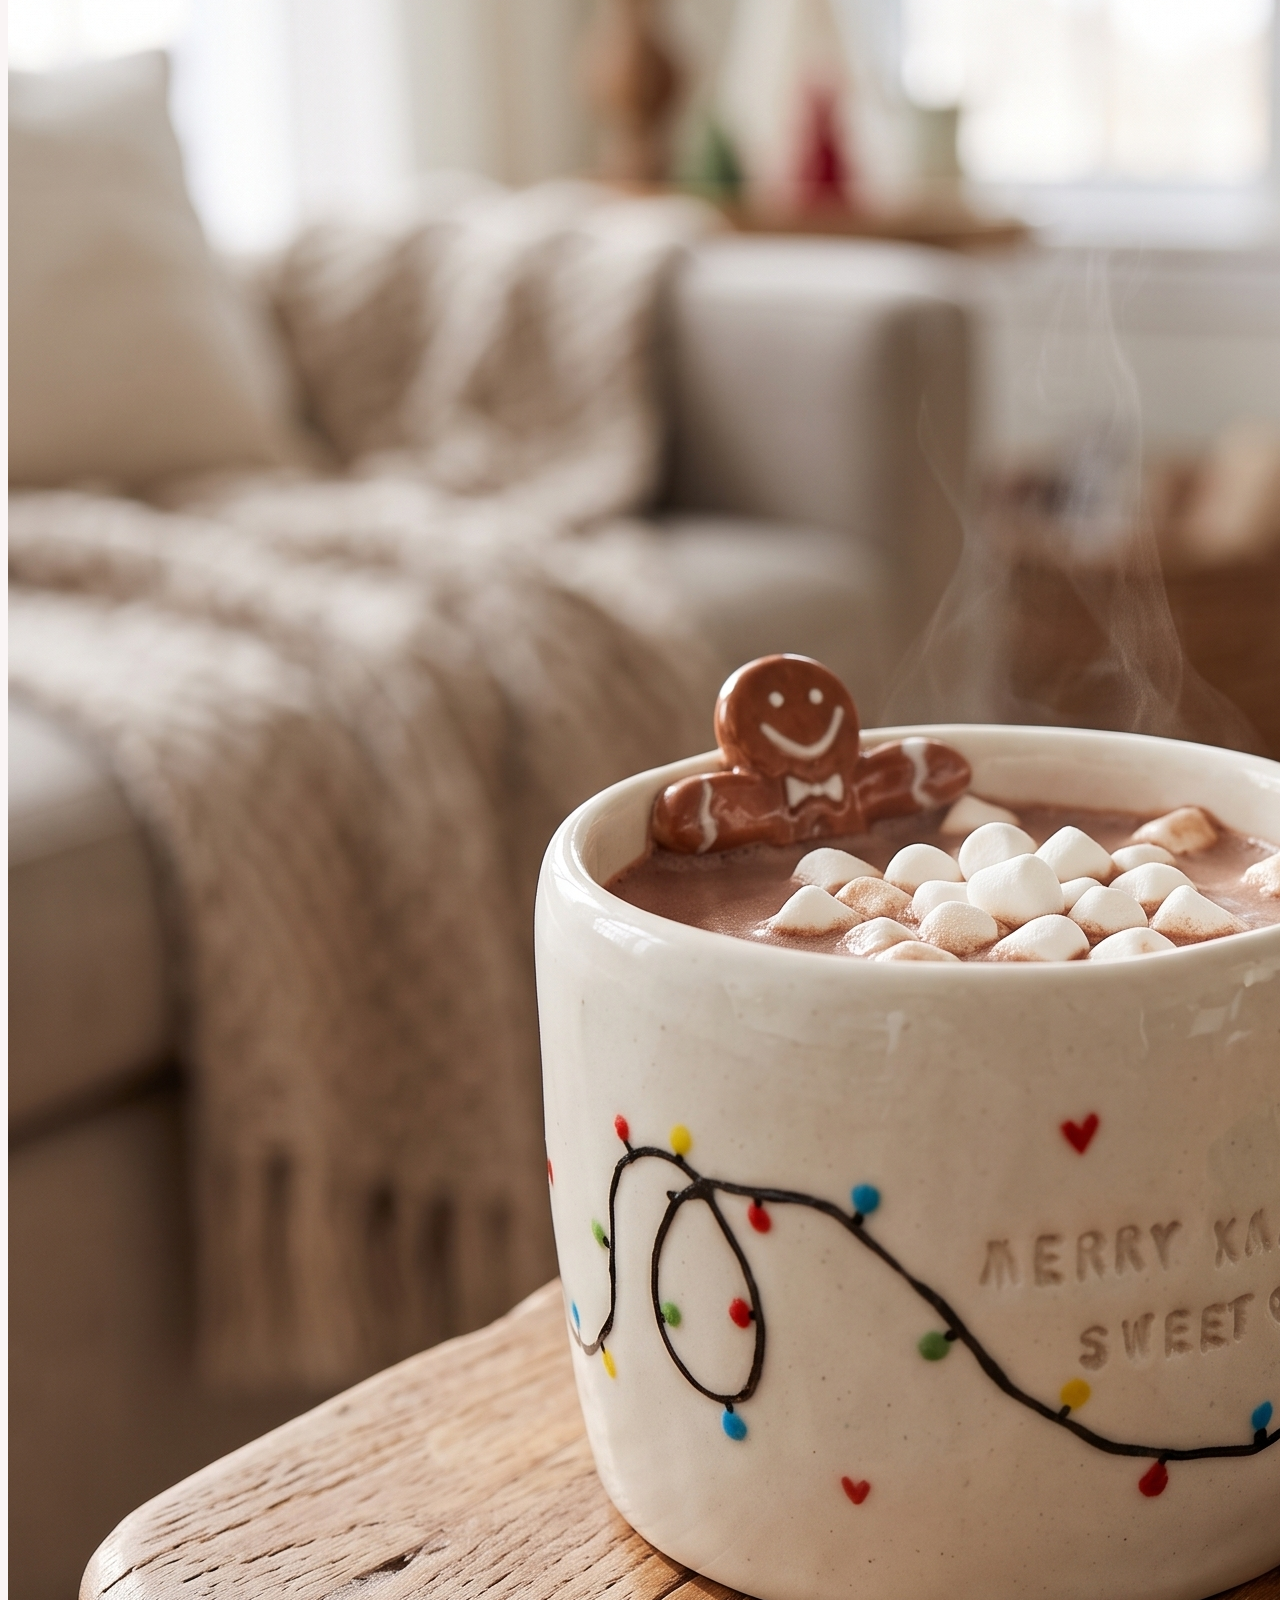
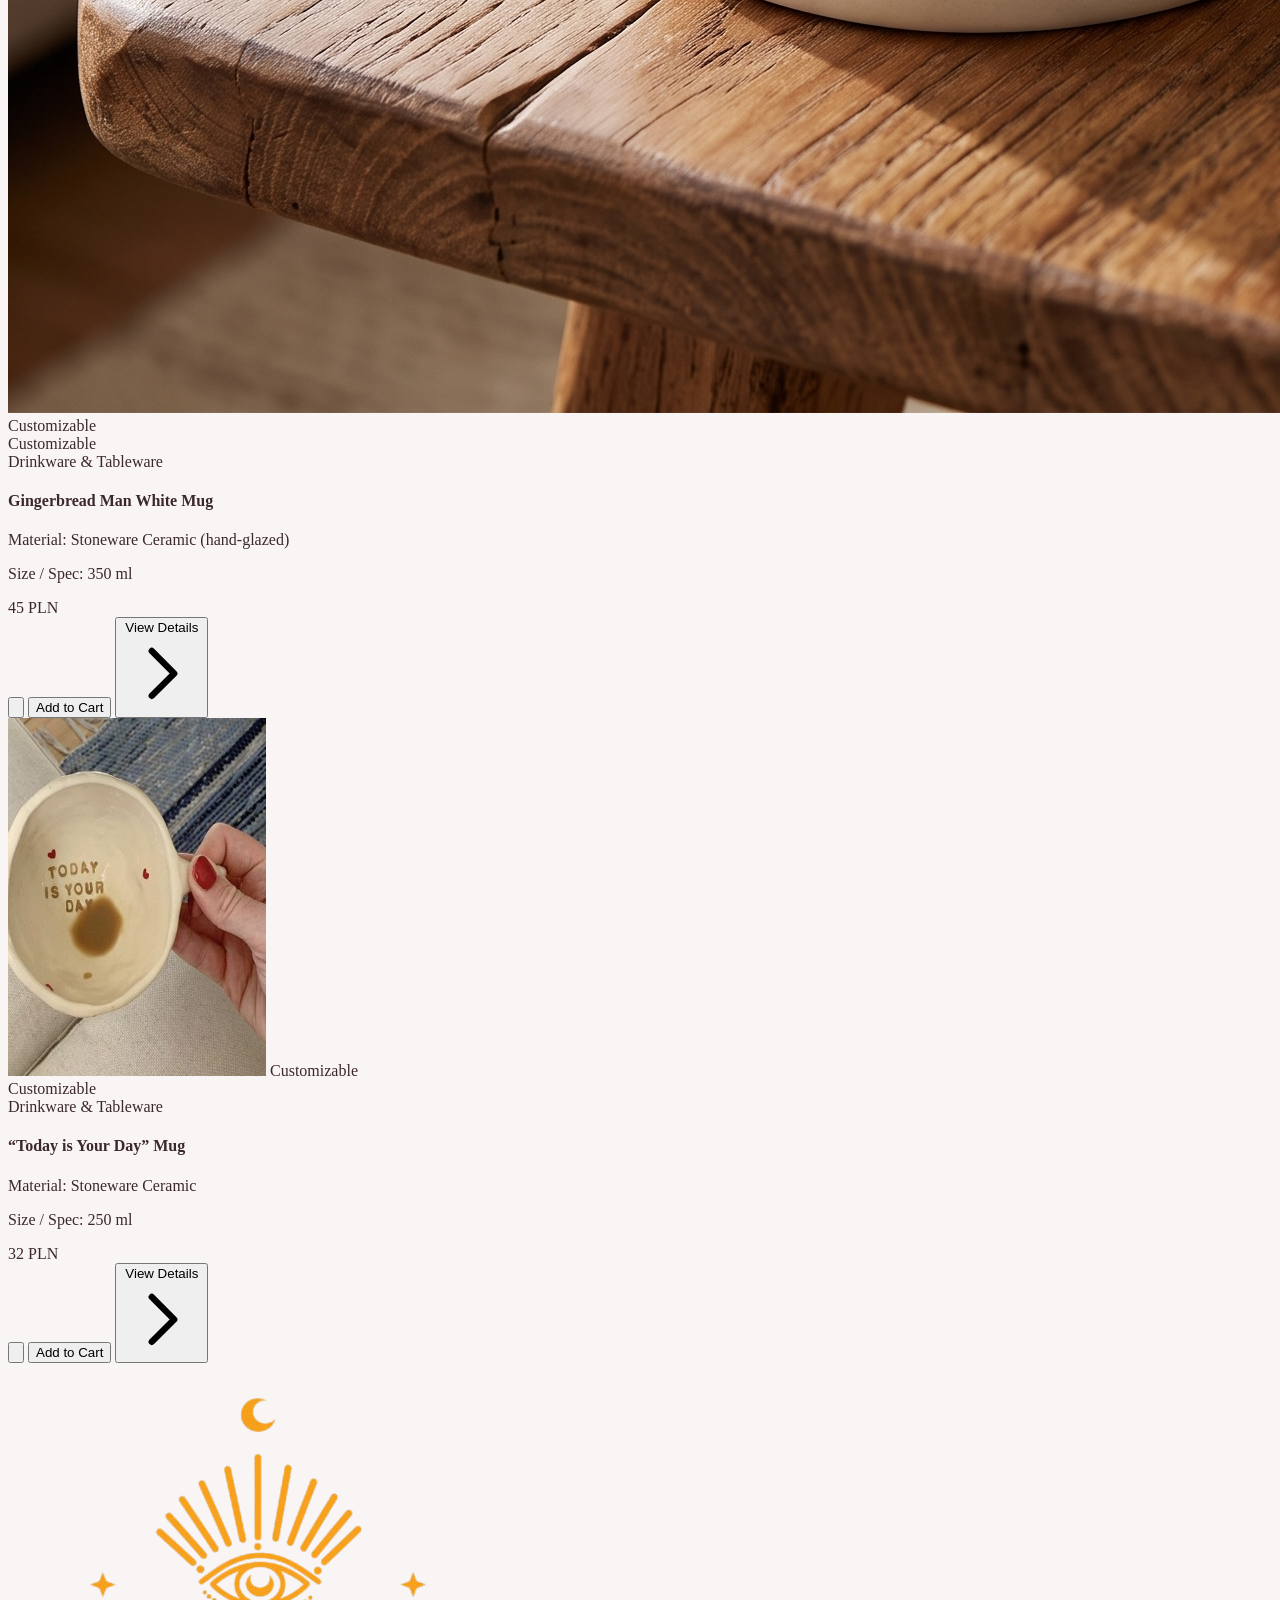
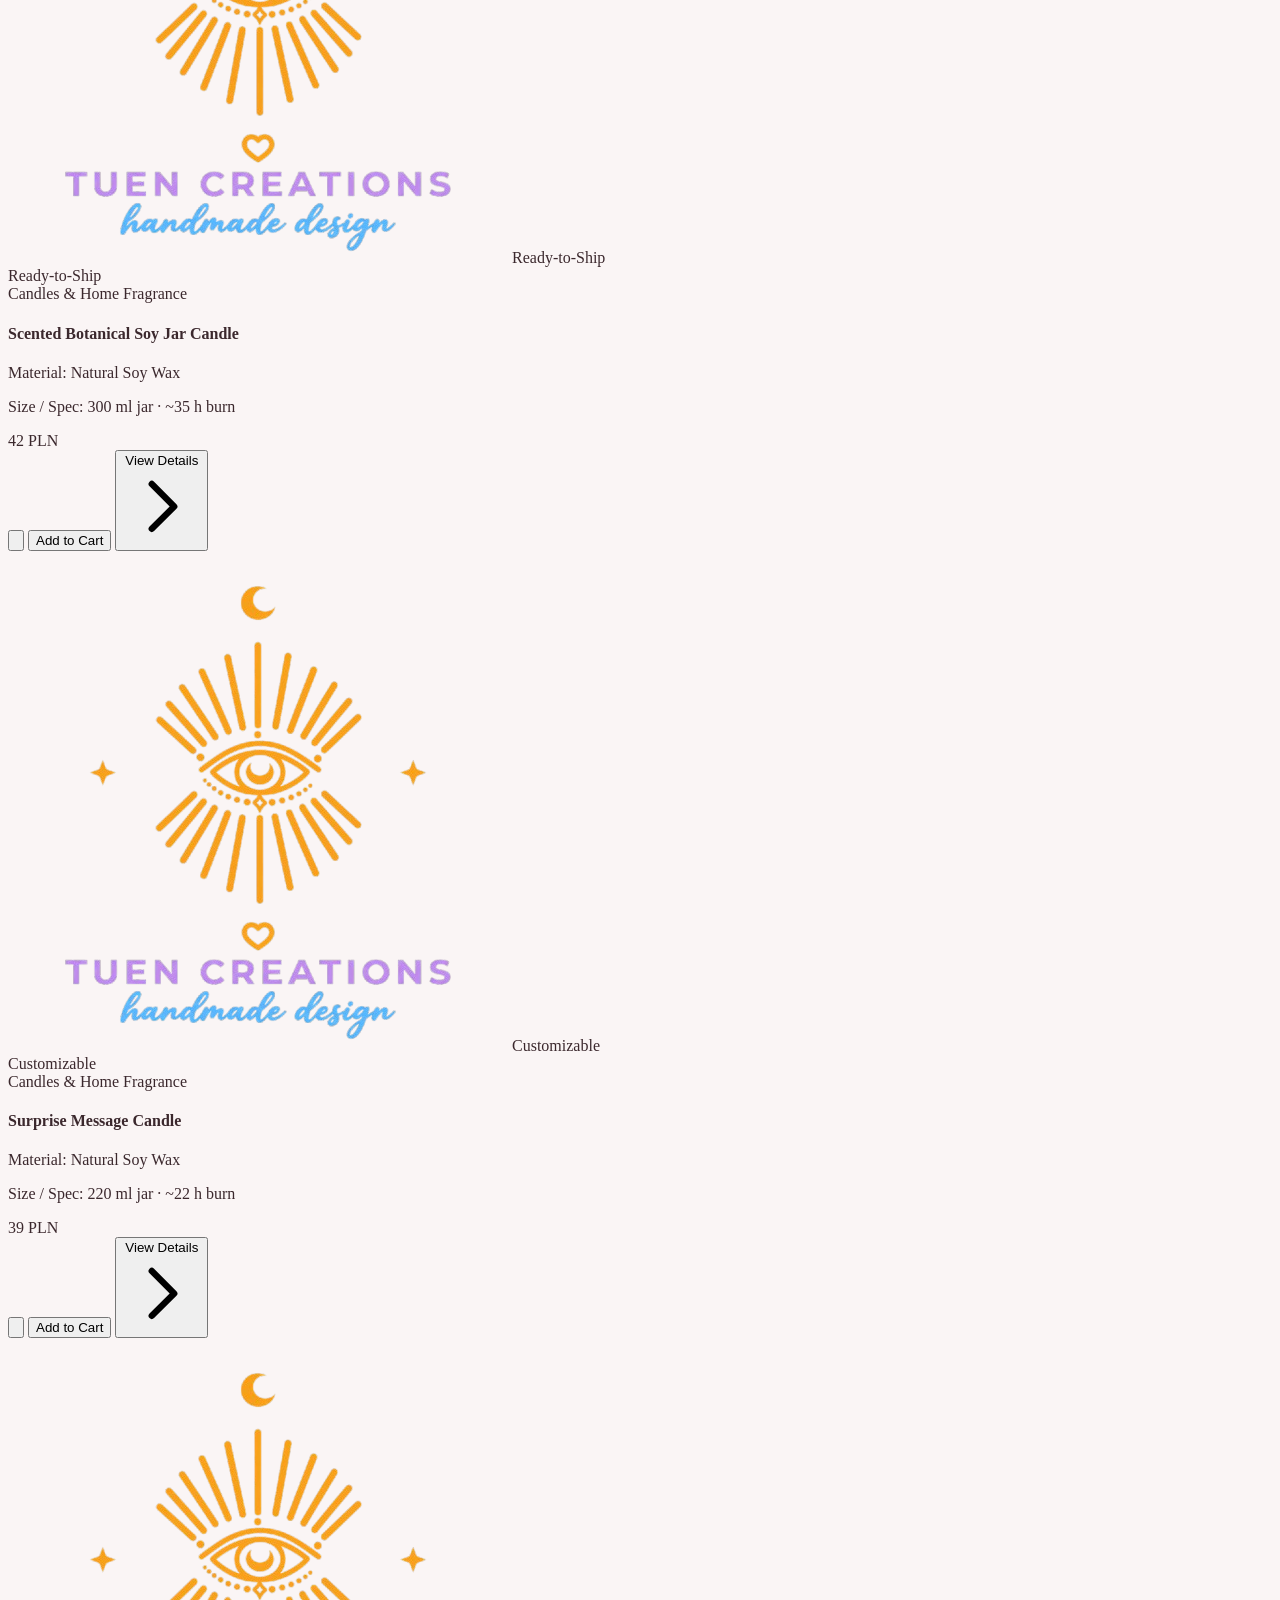
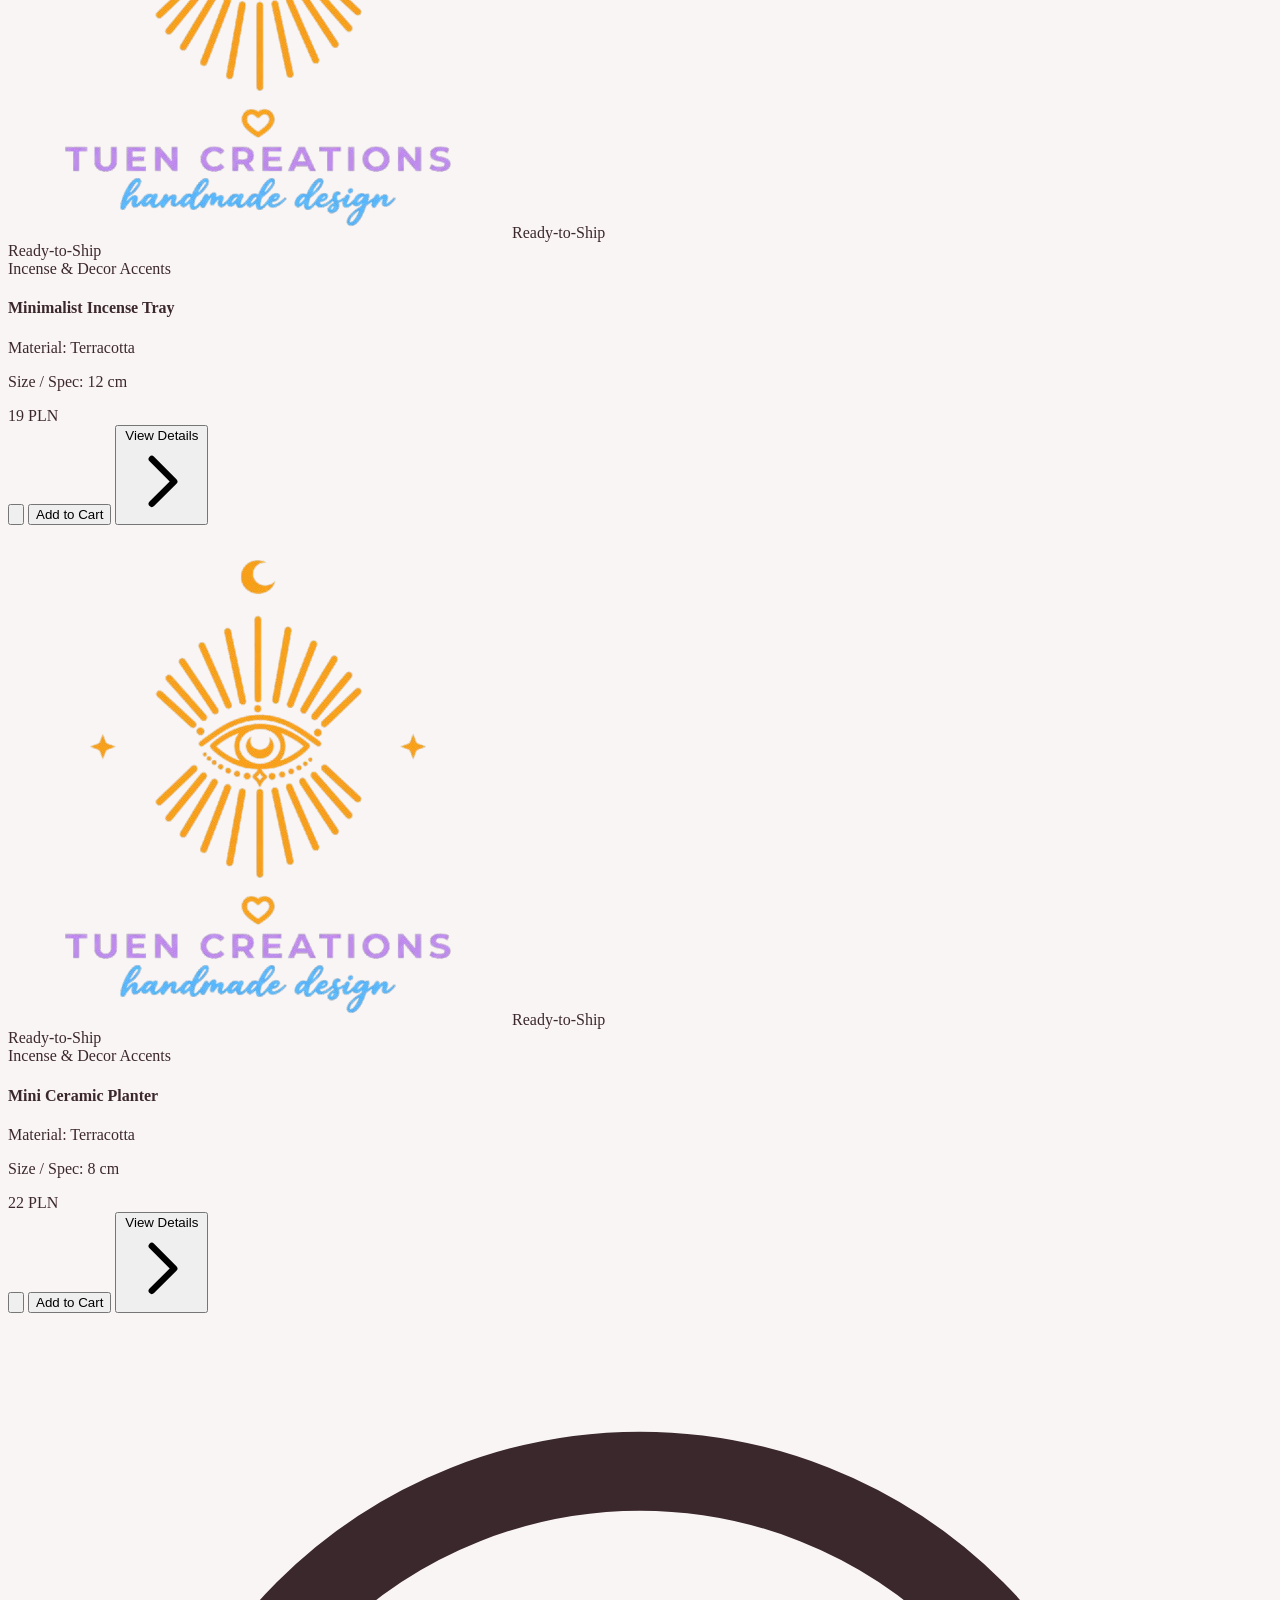
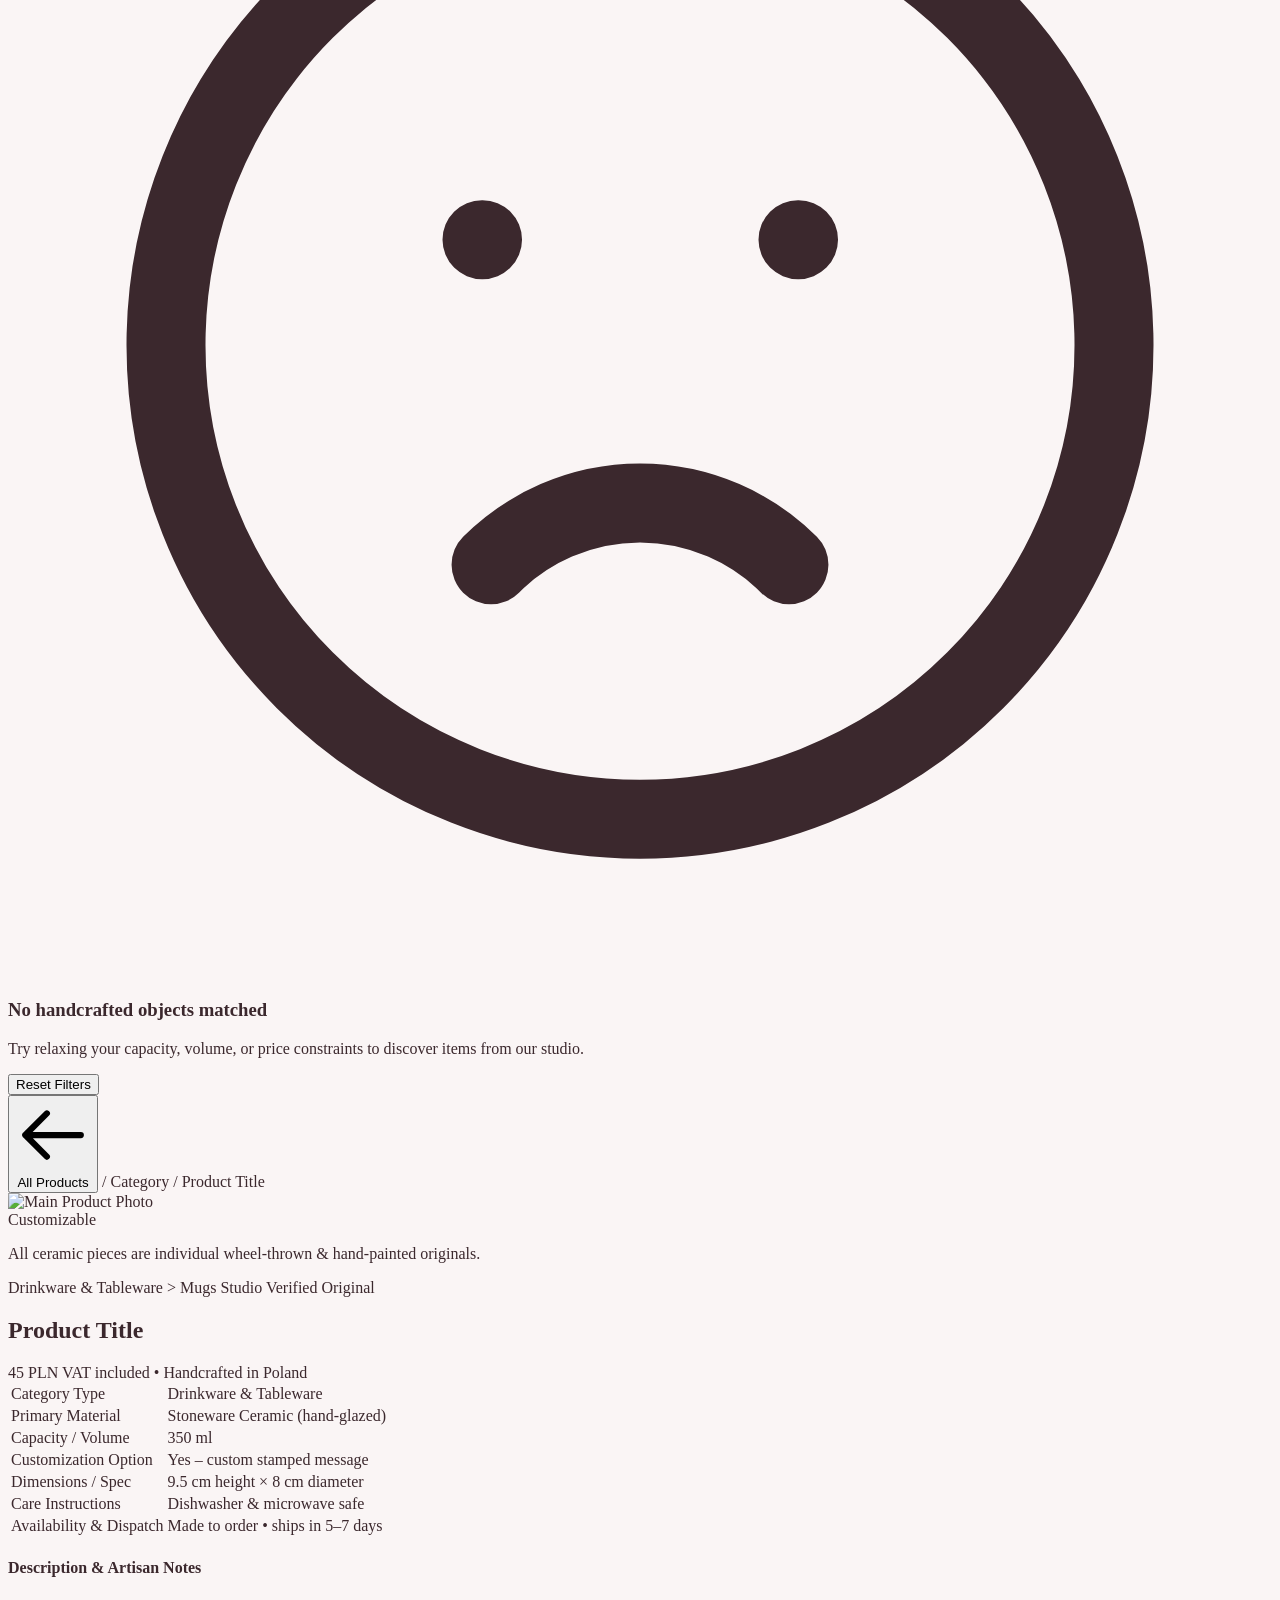
==== commit fc33a77e: "Replace with final v2 design: Tailwind single-page catalog (listing + detail SPA)" ====
--- a/index.html
+++ b/index.html
@@ -1,386 +1,1331 @@
 <!DOCTYPE html>
 <html lang="en">
 <head>
-<meta charset="UTF-8">
-<title>Tuen Creations – Catalog Listing</title>
-<link rel="stylesheet" href="style.css">
+  <meta charset="UTF-8">
+  <meta name="viewport" content="width=device-width, initial-scale=1.0">
+  <title>Tuen Creations - Handcrafted Home & Living Studio</title>
+  <link rel="icon" type="image/png" href="img/logo.png">
+  <!-- Tailwind CSS CDN -->
+  <script src="https://cdn.tailwindcss.com"></script>
+  <!-- Google Fonts: Playfair Display & Inter -->
+  <link rel="preconnect" href="https://fonts.googleapis.com">
+  <link rel="preconnect" href="https://fonts.gstatic.com" crossorigin>
+  <link href="https://fonts.googleapis.com/css2?family=Inter:wght@300;400;500;600;700&family=Playfair+Display:ital,wght@0,600;0,700;1,400&display=swap" rel="stylesheet">
+  
+  <script>
+    tailwind.config = {
+      theme: {
+        extend: {
+          colors: {
+            brand: {
+              primary: '#764654', // Dusty artisanal plum / rose from user design
+              primaryHover: '#5e3442',
+              lightBg: '#fbf7f6',
+              cardBg: '#ffffff',
+              border: '#eededc',
+              accent: '#d48d79',
+              badge: '#f7ece9'
+            }
+          },
+          fontFamily: {
+            sans: ['Inter', 'sans-serif'],
+            serif: ['Playfair Display', 'serif']
+          }
+        }
+      }
+    }
+  </script>
+  <style>
+    /* Smooth transitions and custom styling */
+    body {
+      background-color: #faf5f5;
+      color: #3b282d;
+    }
+    .custom-scrollbar::-webkit-scrollbar {
+      width: 6px;
+    }
+    .custom-scrollbar::-webkit-scrollbar-thumb {
+      background: #e2cbcd;
+      border-radius: 9999px;
+    }
+
+    /* Custom Pointer-Based Dual Range Slider */
+    .dual-slider-wrapper {
+      position: relative;
+      height: 32px;
+      display: flex;
+      align-items: center;
+      user-select: none;
+      touch-action: none;
+      cursor: pointer;
+    }
+    .dual-slider-base-track {
+      position: absolute;
+      width: 100%;
+      height: 6px;
+      background: #eededc;
+      border-radius: 9999px;
+    }
+    .dual-slider-active-track {
+      position: absolute;
+      height: 6px;
+      background: #764654;
+      border-radius: 9999px;
+      z-index: 1;
+    }
+    .slider-handle {
+      position: absolute;
+      top: 50%;
+      width: 20px;
+      height: 20px;
+      border-radius: 50%;
+      background: #ffffff;
+      border: 3px solid #764654;
+      box-shadow: 0 2px 5px rgba(0,0,0,0.22);
+      transform: translate(-50%, -50%);
+      cursor: grab;
+      z-index: 3;
+      transition: box-shadow 0.15s ease, transform 0.1s ease;
+    }
+    .slider-handle:active, .slider-handle.dragging {
+      cursor: grabbing;
+      transform: translate(-50%, -50%) scale(1.18);
+      box-shadow: 0 3px 8px rgba(118, 70, 84, 0.4);
+    }
+  </style>
 </head>
-<body>
-
-<a class="skip-link" href="#main-content">Skip to main content</a>
-
-<div class="frame">
-
-  <!-- HEADER: logo + catalog name + category navigation -->
-  <header class="header">
-    <div class="brand-row">
-      <a class="brand" href="index.html">
-        <span class="brand-badge"><img src="img/logo.png" alt="Tuen Creations – back to homepage"></span>
-        <span class="brand-text">
-          <span class="brand-name">Tuen Creations</span>
-          <span class="subtitle">Handcrafted Home &amp; Living Studio</span>
-        </span>
-      </a>
-      <div class="header-right">
-        <button type="button" class="notes-pill" id="notes-pill" aria-haspopup="true" aria-expanded="false">ⓘ Instructor Notes &amp; Taxonomy</button>
+<body class="min-h-screen flex flex-col font-sans antialiased text-gray-800">
+
+  <!-- Toast Notification Container -->
+  <div id="toast" class="fixed bottom-6 right-6 z-50 transform translate-y-20 opacity-0 transition-all duration-300 bg-brand-primary text-white px-5 py-3 rounded-xl shadow-xl flex items-center space-x-3 pointer-events-none">
+    <svg class="w-5 h-5 text-amber-300" fill="none" stroke="currentColor" viewBox="0 0 24 24"><path stroke-linecap="round" stroke-linejoin="round" stroke-width="2" d="M5 13l4 4L19 7"></path></svg>
+    <span id="toast-message" class="text-sm font-medium">Notification message</span>
+  </div>
+
+  <!-- Studio Header -->
+  <header class="bg-gradient-to-r from-[#7a4655] to-[#673947] text-white shadow-md sticky top-0 z-40">
+    <div class="max-w-7xl mx-auto px-4 sm:px-6 lg:px-8">
+      <!-- Brand & Utilities -->
+      <div class="flex items-center justify-between py-4 border-b border-rose-300/20">
+        <div class="flex items-center space-x-3 cursor-pointer" onclick="navigateToCatalog('All Products')">
+          <div class="w-12 h-12 bg-white/15 backdrop-blur rounded-full flex items-center justify-center border border-white/20 overflow-hidden">
+            <img src="img/logo.png" alt="Tuen Creations logo" class="w-9 h-9 object-contain">
+          </div>
+          <div>
+            <h1 class="text-2xl font-bold font-serif tracking-wide text-white">TUEN CREATIONS</h1>
+            <p class="text-xs text-rose-200 tracking-wider uppercase font-medium">Handcrafted Home & Living Studio</p>
+          </div>
+        </div>
+
+        <div class="flex items-center space-x-4">
+          <!-- Wishlist Badge -->
+          <div class="relative p-2 rounded-full hover:bg-white/10 cursor-pointer transition">
+            <svg class="w-5 h-5 text-rose-100" fill="none" stroke="currentColor" viewBox="0 0 24 24"><path stroke-linecap="round" stroke-linejoin="round" stroke-width="2" d="M4.318 6.318a4.5 4.5 0 000 6.364L12 20.364l7.682-7.682a4.5 4.5 0 00-6.364-6.364L12 7.636l-1.318-1.318a4.5 4.5 0 00-6.364 0z"></path></svg>
+            <span id="saved-count" class="absolute top-1 right-1 bg-amber-400 text-stone-900 text-[10px] font-bold w-4 h-4 rounded-full flex items-center justify-center">0</span>
+          </div>
+          <!-- Cart Badge -->
+          <div class="relative p-2 rounded-full hover:bg-white/10 cursor-pointer transition" onclick="showToast('Your shopping cart is ready for checkout!')">
+            <svg class="w-5 h-5 text-rose-100" fill="none" stroke="currentColor" viewBox="0 0 24 24"><path stroke-linecap="round" stroke-linejoin="round" stroke-width="2" d="M16 11V7a4 4 0 00-8 0v4M5 9h14l1 12H4L5 9z"></path></svg>
+            <span id="cart-count" class="absolute top-1 right-1 bg-amber-400 text-stone-900 text-[10px] font-bold w-4 h-4 rounded-full flex items-center justify-center">0</span>
+          </div>
+        </div>
+      </div>
+
+      <!-- Category Navigation (Slide requirement: Logical navigation) -->
+      <nav class="flex space-x-6 sm:space-x-8 overflow-x-auto py-3 text-sm font-medium whitespace-nowrap scrollbar-none" id="category-nav">
+        <button onclick="setTopCategory('All Products')" data-cat="All Products" class="cat-nav-btn text-amber-200 border-b-2 border-amber-300 pb-1 font-semibold transition">
+          All Products
+        </button>
+        <button onclick="setTopCategory('Drinkware & Tableware')" data-cat="Drinkware & Tableware" class="cat-nav-btn text-rose-100/80 hover:text-white border-b-2 border-transparent pb-1 transition">
+          Drinkware & Tableware
+        </button>
+        <button onclick="setTopCategory('Candles & Home Fragrance')" data-cat="Candles & Home Fragrance" class="cat-nav-btn text-rose-100/80 hover:text-white border-b-2 border-transparent pb-1 transition">
+          Candles & Home Fragrance
+        </button>
+        <button onclick="setTopCategory('Incense & Decor Accents')" data-cat="Incense & Decor Accents" class="cat-nav-btn text-rose-100/80 hover:text-white border-b-2 border-transparent pb-1 transition">
+          Incense & Decor Accents
+        </button>
+      </nav>
+    </div>
+  </header>
+
+  <!-- Main View Container -->
+  <main class="flex-grow max-w-7xl mx-auto w-full px-4 sm:px-6 lg:px-8 py-6">
+
+    <!-- Global Search Bar (Visible in BOTH Catalog Listing and Object Detail Pages) -->
+    <div class="mb-6">
+      <div class="relative bg-white rounded-2xl shadow-sm border border-brand-border overflow-hidden focus-within:ring-2 focus-within:ring-brand-primary">
+        <div class="absolute inset-y-0 left-0 pl-4 flex items-center pointer-events-none text-brand-primary">
+          <svg class="w-5 h-5" fill="none" stroke="currentColor" viewBox="0 0 24 24"><path stroke-linecap="round" stroke-linejoin="round" stroke-width="2" d="M21 21l-6-6m2-5a7 7 0 11-14 0 7 7 0 0114 0z"></path></svg>
+        </div>
+        <input 
+          type="text" 
+          id="search-input" 
+          placeholder="Search handcrafted products by name, ceramic material, aroma, or holiday collection..." 
+          class="w-full pl-11 pr-24 py-3.5 text-sm bg-transparent border-none focus:outline-none placeholder-gray-400"
+          oninput="handleSearch()"
+        >
+        <div class="absolute inset-y-0 right-1.5 flex items-center">
+          <button onclick="resetAllFilters()" class="text-xs text-stone-500 hover:text-brand-primary px-3 py-1.5 rounded-lg hover:bg-stone-100 transition">
+            Clear
+          </button>
+        </div>
       </div>
     </div>
-    <nav class="nav">
-      <a href="index.html#cat=all" data-cat="all" class="active">All Products</a>
-      <a href="index.html#cat=drinkware" data-cat="drinkware">Drinkware &amp; Tableware</a>
-      <a href="index.html#cat=candles" data-cat="candles">Candles &amp; Home Fragrance</a>
-      <a href="index.html#cat=decor" data-cat="decor">Incense &amp; Decor Accents</a>
-    </nav>
-  </header>
-
-  <!-- SEARCH BAR (filters live, case-insensitive) -->
-  <div class="searchbar">
-    🔍
-    <label class="sr-only" for="search">Search products</label>
-    <input type="search" id="search" placeholder="Search by product name, material or scent…">
-  </div>
-
-  <div class="content" id="main-content">
-
-    <!-- WORKING FILTERS -->
-    <aside class="filters">
-      <div class="filters-head">
-        <h2>Filters</h2>
-        <button type="button" id="clear" class="reset-link">Reset All</button>
+
+    <!-- ========================================== -->
+    <!-- VIEW 1: CATALOG LISTING PAGE               -->
+    <!-- ========================================== -->
+    <div id="view-listing" class="transition-opacity duration-300">
+
+      <!-- Main Listing Body (Sidebar Filters + Results Grid) -->
+      <div class="grid grid-cols-1 lg:grid-cols-4 gap-8">
+        
+        <!-- SIDEBAR: FILTERS -->
+        <aside class="lg:col-span-1">
+          <div class="bg-white p-5 rounded-2xl shadow-sm border border-brand-border sticky top-36">
+            
+            <div class="flex items-center justify-between pb-3 border-b border-stone-200 mb-5">
+              <h2 class="font-serif text-lg font-bold text-brand-primary">Filters</h2>
+              <button onclick="resetAllFilters()" class="text-xs text-brand-primary hover:underline font-medium">Reset All</button>
+            </div>
+
+            <div class="space-y-6 text-sm">
+              
+              <!-- Filter 1: Category (Multi-select) -->
+              <div>
+                <h3 class="font-semibold text-xs tracking-wider uppercase text-stone-600 mb-3 flex items-center justify-between">
+                  <span>Category (Multi-Select)</span>
+                </h3>
+                <div class="space-y-2">
+                  <label class="flex items-center gap-2.5 cursor-pointer text-stone-700 hover:text-brand-primary">
+                    <input type="checkbox" name="category" value="Drinkware & Tableware" onchange="applyFilters()" class="rounded text-brand-primary focus:ring-brand-primary">
+                    <span>Drinkware & Tableware</span>
+                  </label>
+                  <label class="flex items-center gap-2.5 cursor-pointer text-stone-700 hover:text-brand-primary">
+                    <input type="checkbox" name="category" value="Candles & Home Fragrance" onchange="applyFilters()" class="rounded text-brand-primary focus:ring-brand-primary">
+                    <span>Candles & Home Fragrance</span>
+                  </label>
+                  <label class="flex items-center gap-2.5 cursor-pointer text-stone-700 hover:text-brand-primary">
+                    <input type="checkbox" name="category" value="Incense & Decor Accents" onchange="applyFilters()" class="rounded text-brand-primary focus:ring-brand-primary">
+                    <span>Incense & Decor Accents</span>
+                  </label>
+                </div>
+              </div>
+
+              <!-- Contextual Facets Block (Addressing teacher's feedback) -->
+              <div class="p-3.5 bg-rose-50/60 rounded-xl border border-rose-100">
+                <div class="flex items-center justify-between mb-2">
+                  <h3 class="font-semibold text-xs tracking-wider uppercase text-brand-primary">Volume & Size Facets</h3>
+                  <span class="text-[10px] bg-rose-200/80 text-brand-primary px-1.5 py-0.5 rounded font-medium">Contextual</span>
+                </div>
+                
+                <!-- Mug Capacity Facet -->
+                <div id="facet-drinkware" class="mb-4">
+                  <p class="text-xs font-semibold text-stone-700 mb-1.5">Mugs & Cups — Capacity</p>
+                  <div class="space-y-1.5 text-xs text-stone-600 pl-1">
+                    <label class="flex items-center gap-2 cursor-pointer">
+                      <input type="checkbox" name="capacity" value="small" onchange="applyFilters()" class="rounded text-brand-primary focus:ring-brand-primary">
+                      <span>&lt; 200 ml (Espresso & Small)</span>
+                    </label>
+                    <label class="flex items-center gap-2 cursor-pointer">
+                      <input type="checkbox" name="capacity" value="medium" onchange="applyFilters()" class="rounded text-brand-primary focus:ring-brand-primary">
+                      <span>200 – 350 ml (Standard Mugs)</span>
+                    </label>
+                    <label class="flex items-center gap-2 cursor-pointer">
+                      <input type="checkbox" name="capacity" value="large" onchange="applyFilters()" class="rounded text-brand-primary focus:ring-brand-primary">
+                      <span>&gt; 350 ml (Large / Jumbo)</span>
+                    </label>
+                  </div>
+                </div>
+
+                <!-- Candle Volume Facet -->
+                <div id="facet-candles" class="mb-4">
+                  <p class="text-xs font-semibold text-stone-700 mb-1.5">Candles — Volume & Burn</p>
+                  <div class="space-y-1.5 text-xs text-stone-600 pl-1">
+                    <label class="flex items-center gap-2 cursor-pointer">
+                      <input type="checkbox" name="candle-cap" value="petite" onchange="applyFilters()" class="rounded text-brand-primary focus:ring-brand-primary">
+                      <span>≤ 250 ml (Petite / ~22h burn)</span>
+                    </label>
+                    <label class="flex items-center gap-2 cursor-pointer">
+                      <input type="checkbox" name="candle-cap" value="classic" onchange="applyFilters()" class="rounded text-brand-primary focus:ring-brand-primary">
+                      <span>250 – 350 ml (Classic / ~35h burn)</span>
+                    </label>
+                  </div>
+                </div>
+
+                <!-- Decor Dimensions Facet -->
+                <div id="facet-decor">
+                  <p class="text-xs font-semibold text-stone-700 mb-1.5">Decor Accents — Size</p>
+                  <div class="space-y-1.5 text-xs text-stone-600 pl-1">
+                    <label class="flex items-center gap-2 cursor-pointer">
+                      <input type="checkbox" name="decor-size" value="compact" onchange="applyFilters()" class="rounded text-brand-primary focus:ring-brand-primary">
+                      <span>≤ 10 cm (Desk & Trinket Size)</span>
+                    </label>
+                    <label class="flex items-center gap-2 cursor-pointer">
+                      <input type="checkbox" name="decor-size" value="standard" onchange="applyFilters()" class="rounded text-brand-primary focus:ring-brand-primary">
+                      <span>&gt; 10 cm (Planters & Vases)</span>
+                    </label>
+                  </div>
+                </div>
+
+                <p class="text-[11px] text-stone-500 mt-3 italic leading-tight">
+                  * Contextual facets: attributes dynamically correlate with product nature, keeping the catalog logical across diverse objects.
+                </p>
+              </div>
+
+              <!-- Filter 3: Personalization Option -->
+              <div>
+                <h3 class="font-semibold text-xs tracking-wider uppercase text-stone-600 mb-2.5">Personalization</h3>
+                <div class="space-y-2 text-stone-700">
+                  <label class="flex items-center gap-2.5 cursor-pointer">
+                    <input type="radio" name="customization" value="all" checked onchange="applyFilters()" class="text-brand-primary focus:ring-brand-primary">
+                    <span>All Products</span>
+                  </label>
+                  <label class="flex items-center gap-2.5 cursor-pointer">
+                    <input type="radio" name="customization" value="customizable" onchange="applyFilters()" class="text-brand-primary focus:ring-brand-primary">
+                    <span>Customizable Only (Stamped text)</span>
+                  </label>
+                  <label class="flex items-center gap-2.5 cursor-pointer">
+                    <input type="radio" name="customization" value="ready" onchange="applyFilters()" class="text-brand-primary focus:ring-brand-primary">
+                    <span>Standard Ready-to-Ship</span>
+                  </label>
+                </div>
+              </div>
+
+              <!-- Price Filter: Pointer-Driven Dual Slider & Numeric Inputs -->
+              <div>
+                <div class="flex justify-between items-center mb-1">
+                  <h3 class="font-semibold text-xs tracking-wider uppercase text-stone-600">Price Range (PLN)</h3>
+                  <span id="price-val" class="font-bold text-brand-primary text-xs">15 – 50 PLN</span>
+                </div>
+
+                <!-- Custom Dual Handle Pointer Track -->
+                <div id="dual-slider-root" class="dual-slider-wrapper mb-2">
+                  <div class="dual-slider-base-track"></div>
+                  <div id="slider-highlight" class="dual-slider-active-track" style="left: 0%; width: 100%;"></div>
+                  <div id="handle-min" class="slider-handle" style="left: 0%;" title="Minimum Price Handle"></div>
+                  <div id="handle-max" class="slider-handle" style="left: 100%;" title="Maximum Price Handle"></div>
+                </div>
+
+                <!-- Numeric Min / Max Input Fields -->
+                <div class="grid grid-cols-2 gap-2 text-xs">
+                  <div>
+                    <label class="block text-[10px] text-stone-500 font-medium mb-1">Min (PLN)</label>
+                    <input 
+                      type="number" 
+                      id="input-min-price" 
+                      min="15" 
+                      max="50" 
+                      value="15" 
+                      class="w-full px-2.5 py-1.5 border border-stone-200 rounded-lg text-stone-800 font-semibold focus:outline-none focus:ring-1 focus:ring-brand-primary" 
+                      oninput="onMinNumericChange(this.value)"
+                    >
+                  </div>
+                  <div>
+                    <label class="block text-[10px] text-stone-500 font-medium mb-1 text-right">Max (PLN)</label>
+                    <input 
+                      type="number" 
+                      id="input-max-price" 
+                      min="15" 
+                      max="50" 
+                      value="50" 
+                      class="w-full px-2.5 py-1.5 border border-stone-200 rounded-lg text-stone-800 font-semibold text-right focus:outline-none focus:ring-1 focus:ring-brand-primary" 
+                      oninput="onMaxNumericChange(this.value)"
+                    >
+                  </div>
+                </div>
+              </div>
+
+            </div>
+
+            <button onclick="applyFilters()" class="w-full mt-6 bg-brand-primary hover:bg-brand-primaryHover text-white py-2.5 rounded-xl font-medium text-xs tracking-wide uppercase transition shadow-sm">
+              Apply Filters
+            </button>
+          </div>
+        </aside>
+
+        <!-- PRODUCT GRID & ACTIVE PILLS -->
+        <section class="lg:col-span-3">
+          
+          <!-- Top bar: Active Filter Chips & Sort -->
+          <div class="bg-white p-4 rounded-2xl shadow-sm border border-brand-border mb-6 flex flex-wrap items-center justify-between gap-4">
+            <div class="flex flex-wrap items-center gap-2" id="active-chips-container">
+              <span class="text-xs font-semibold text-stone-500">Active:</span>
+              <span id="results-count" class="text-xs bg-stone-100 text-stone-700 px-2.5 py-1 rounded-full font-medium">7 products</span>
+              <!-- Dynamically populated chips -->
+              <div id="filter-pills" class="flex flex-wrap items-center gap-2"></div>
+            </div>
+
+            <div class="flex items-center space-x-2 text-xs">
+              <label for="sort-select" class="text-stone-500 font-medium">Sort by:</label>
+              <select id="sort-select" onchange="applyFilters()" class="bg-stone-50 border border-stone-200 rounded-lg px-2.5 py-1.5 text-stone-700 focus:outline-none focus:ring-1 focus:ring-brand-primary">
+                <option value="newest">Featured / Newest</option>
+                <option value="price-asc">Price: Low to High</option>
+                <option value="price-desc">Price: High to Low</option>
+              </select>
+            </div>
+          </div>
+
+          <!-- Product Cards Grid -->
+          <div id="product-grid" class="grid grid-cols-1 sm:grid-cols-2 xl:grid-cols-3 gap-6">
+            <!-- Dynamically populated product cards -->
+          </div>
+
+          <!-- Empty State -->
+          <div id="empty-state" class="hidden text-center py-16 bg-white rounded-2xl border border-dashed border-stone-300 p-8">
+            <div class="w-16 h-16 bg-rose-50 text-brand-primary rounded-full flex items-center justify-center mx-auto mb-3">
+              <svg class="w-8 h-8" fill="none" stroke="currentColor" viewBox="0 0 24 24"><path stroke-linecap="round" stroke-linejoin="round" stroke-width="1.5" d="M9.172 16.172a4 4 0 015.656 0M9 10h.01M15 10h.01M21 12a9 9 0 11-18 0 9 9 0 0118 0z"></path></svg>
+            </div>
+            <h3 class="text-lg font-bold font-serif text-stone-800 mb-1">No handcrafted objects matched</h3>
+            <p class="text-xs text-stone-500 max-w-sm mx-auto mb-5">Try relaxing your capacity, volume, or price constraints to discover items from our studio.</p>
+            <button onclick="resetAllFilters()" class="text-xs bg-brand-primary text-white px-4 py-2 rounded-xl font-medium hover:bg-brand-primaryHover transition">
+              Reset Filters
+            </button>
+          </div>
+
+        </section>
+
       </div>
-
-      <p class="filter-label">Category (multi-select)</p>
-      <label><input type="checkbox" class="f-cat" value="drinkware"> Drinkware &amp; Tableware</label>
-      <label><input type="checkbox" class="f-cat" value="candles"> Candles &amp; Home Fragrance</label>
-      <label><input type="checkbox" class="f-cat" value="decor"> Incense &amp; Decor Accents</label>
-
-      <div class="facet-panel">
-        <div class="facet-panel-head">
-          <span class="facet-panel-title">Volume &amp; Size Facets</span>
-          <span class="pill-contextual">Contextual</span>
-        </div>
-
-        <div class="facet-block" id="facet-drinkware" hidden>
-          <p class="facet-group-title">Mugs &amp; Cups – Capacity</p>
-          <label><input type="checkbox" class="f-cap" value="under"> &lt; 200 ml <small>(Espresso &amp; Small)</small></label>
-          <label><input type="checkbox" class="f-cap" value="standard"> 200 – 350 ml <small>(Standard Mugs)</small></label>
-          <label><input type="checkbox" class="f-cap" value="over"> &gt; 350 ml <small>(Large / Jumbo)</small></label>
-        </div>
-
-        <div class="facet-block" id="facet-candles" hidden>
-          <p class="facet-group-title">Candles – Volume &amp; Burn</p>
-          <label><input type="checkbox" class="f-jar" value="small"> ≤ 250 ml <small>(Petite / ~220 ml jars)</small></label>
-          <label><input type="checkbox" class="f-jar" value="medium"> 250 – 350 ml <small>(Classic / ~300 ml jars)</small></label>
-          <label><input type="checkbox" class="f-burn" value="short"> &lt; 25 h burn <small>(Petite)</small></label>
-          <label><input type="checkbox" class="f-burn" value="long"> 25 h + <small>(Long burn)</small></label>
-        </div>
-
-        <div class="facet-block" id="facet-decor" hidden>
-          <p class="facet-group-title">Decor Accents – Size</p>
-          <label><input type="checkbox" class="f-dsize" value="small"> ≤ 10 cm <small>(Vases / desk size)</small></label>
-          <label><input type="checkbox" class="f-dsize" value="medium"> &gt; 10 cm <small>(Trays &amp; Trinket Sets)</small></label>
-        </div>
-
-        <p class="facet-note">* Contextual facets — the attribute naturally correlates with the product nature, keeping the catalog logical across diverse object types.</p>
-      </div>
-
-      <p class="filter-label">Personalization</p>
-      <label><input type="radio" name="pers" value="all" checked> All Products</label>
-      <label><input type="radio" name="pers" value="custom"> Customizable Only <small>(Stamped text)</small></label>
-      <label><input type="radio" name="pers" value="standard"> Standard Ready-to-Ship</label>
-
-      <p class="filter-label price-label">Max Price <span id="price-live">110 PLN</span></p>
-      <input type="range" id="price-max" class="price-range" min="15" max="110" step="5" value="110" aria-label="Maximum price">
-      <div class="range-ends"><span>15 PLN</span><span>110 PLN</span></div>
-
-      <button type="button" id="apply" class="btn-apply">Apply Filters</button>
-    </aside>
-
-    <!-- RESULTS -->
-    <main class="results">
-      <!-- Active filter chips -->
-      <div class="chips" id="chips" aria-label="Active filters"></div>
-
-      <div class="results-head">
-        <p class="results-meta" id="meta">8 products found</p>
-        <div class="sort">
-          <label for="sort">Sort by</label>
-          <select id="sort">
-            <option value="newest">Newest first</option>
-            <option value="price-asc">Price: low → high</option>
-            <option value="price-desc">Price: high → low</option>
-            <option value="name">Name: A → Z</option>
-          </select>
+    </div>
+
+
+    <!-- ========================================== -->
+    <!-- VIEW 2: OBJECT DETAIL PAGE                 -->
+    <!-- ========================================== -->
+    <div id="view-detail" class="hidden transition-opacity duration-300">
+      
+      <!-- Breadcrumb Navigation -->
+      <nav class="flex items-center space-x-2 text-xs text-stone-500 mb-6 pb-2 border-b border-stone-200">
+        <button onclick="navigateToCatalog('All Products')" class="hover:text-brand-primary transition flex items-center gap-1">
+          <svg class="w-3.5 h-3.5" fill="none" stroke="currentColor" viewBox="0 0 24 24"><path stroke-linecap="round" stroke-linejoin="round" stroke-width="2" d="M10 19l-7-7m0 0l7-7m-7 7h18"></path></svg>
+          <span>All Products</span>
+        </button>
+        <span>/</span>
+        <span id="detail-bc-cat" class="hover:text-brand-primary cursor-pointer" onclick="navigateToCatalog(currentProduct.category)">Category</span>
+        <span>/</span>
+        <span id="detail-bc-title" class="font-semibold text-stone-800 truncate max-w-xs">Product Title</span>
+      </nav>
+
+      <!-- Main Detail Layout -->
+      <div class="bg-white rounded-3xl shadow-sm border border-brand-border p-6 sm:p-10">
+        <div class="grid grid-cols-1 lg:grid-cols-12 gap-10">
+          
+          <!-- Product Visuals (Thumbnails + Gallery) -->
+          <div class="lg:col-span-6 space-y-4">
+            <div class="relative aspect-square rounded-2xl bg-stone-50 border border-stone-200 shadow-inner overflow-hidden">
+              <img id="detail-main-img" src="" alt="Main Product Photo" class="w-full h-full object-cover">
+              <div id="detail-badge-corner" class="absolute top-4 left-4 bg-white/95 backdrop-blur text-brand-primary text-xs font-semibold px-3 py-1 rounded-full shadow-sm">
+                Customizable
+              </div>
+            </div>
+
+            <!-- Thumbnails Gallery -->
+            <div class="grid grid-cols-4 gap-3" id="detail-thumbs-container">
+              <!-- Dynamically populated thumbnails -->
+            </div>
+
+            <p class="text-[11px] text-stone-400 text-center italic">
+              All ceramic pieces are individual wheel-thrown & hand-painted originals.
+            </p>
+          </div>
+
+          <!-- Product Metadata & Actions -->
+          <div class="lg:col-span-6 flex flex-col justify-between">
+            <div>
+              <div class="flex items-center justify-between text-xs text-stone-400 mb-1">
+                <span id="detail-breadcrumbs-path" class="uppercase tracking-wider font-semibold text-brand-accent">Drinkware & Tableware &gt; Mugs</span>
+                <span class="text-emerald-700 font-medium flex items-center gap-1">
+                  <span class="w-2 h-2 rounded-full bg-emerald-500"></span> Studio Verified Original
+                </span>
+              </div>
+
+              <h2 id="detail-title" class="text-2xl sm:text-3xl font-serif font-bold text-stone-900 mb-3">
+                Product Title
+              </h2>
+
+              <!-- Price -->
+              <div class="flex items-baseline space-x-3 mb-6">
+                <span id="detail-price" class="text-3xl font-bold text-brand-primary">45 PLN</span>
+                <span class="text-xs text-stone-400">VAT included &bull; Handcrafted in Poland</span>
+              </div>
+
+              <!-- KEY ATTRIBUTES TABLE (Core requirement of web catalog) -->
+              <div class="mb-6 overflow-hidden rounded-xl border border-stone-200">
+                <table class="min-w-full divide-y divide-stone-200 text-xs text-left">
+                  <tbody class="divide-y divide-stone-100 bg-stone-50/50">
+                    <tr>
+                      <td class="px-4 py-2.5 font-semibold text-stone-600 bg-stone-100/70 w-2/5">Category Type</td>
+                      <td id="attr-category" class="px-4 py-2.5 text-stone-800 font-medium">Drinkware & Tableware</td>
+                    </tr>
+                    <tr>
+                      <td class="px-4 py-2.5 font-semibold text-stone-600 bg-stone-100/70">Primary Material</td>
+                      <td id="attr-material" class="px-4 py-2.5 text-stone-800">Stoneware Ceramic (hand-glazed)</td>
+                    </tr>
+                    <tr>
+                      <td class="px-4 py-2.5 font-semibold text-stone-600 bg-stone-100/70">Capacity / Volume</td>
+                      <td id="attr-capacity" class="px-4 py-2.5 text-stone-800 font-medium">350 ml</td>
+                    </tr>
+                    <tr>
+                      <td class="px-4 py-2.5 font-semibold text-stone-600 bg-stone-100/70">Customization Option</td>
+                      <td id="attr-custom" class="px-4 py-2.5 text-stone-800">Yes – custom stamped message</td>
+                    </tr>
+                    <tr>
+                      <td class="px-4 py-2.5 font-semibold text-stone-600 bg-stone-100/70">Dimensions / Spec</td>
+                      <td id="attr-dims" class="px-4 py-2.5 text-stone-800">9.5 cm height &times; 8 cm diameter</td>
+                    </tr>
+                    <tr>
+                      <td class="px-4 py-2.5 font-semibold text-stone-600 bg-stone-100/70">Care Instructions</td>
+                      <td id="attr-care" class="px-4 py-2.5 text-stone-800">Dishwasher & microwave safe</td>
+                    </tr>
+                    <tr>
+                      <td class="px-4 py-2.5 font-semibold text-stone-600 bg-stone-100/70">Availability & Dispatch</td>
+                      <td id="attr-avail" class="px-4 py-2.5 text-stone-800 text-emerald-800 font-medium">Made to order &bull; ships in 5–7 days</td>
+                    </tr>
+                  </tbody>
+                </table>
+              </div>
+
+              <!-- Product Narrative Description -->
+              <div class="mb-6">
+                <h4 class="text-xs font-semibold text-stone-600 tracking-wider uppercase mb-2">Description & Artisan Notes</h4>
+                <p id="detail-desc" class="text-xs leading-relaxed text-stone-600">
+                  Detailed product narrative.
+                </p>
+              </div>
+
+              <!-- Made-to-order Custom Text Box (if customizable) -->
+              <div id="custom-input-box" class="mb-6 p-4 bg-rose-50/70 rounded-2xl border border-rose-200">
+                <label for="custom-text-input" class="block text-xs font-bold text-brand-primary mb-1">
+                  Custom Inscription Request
+                </label>
+                <p class="text-[11px] text-stone-500 mb-2">Specify the text, name, or festive phrase to be hand-stamped beneath the ceramic glaze before final kiln firing:</p>
+                <input 
+                  type="text" 
+                  id="custom-text-input" 
+                  placeholder="e.g. MERRY XMAS SWEET / TODAY IS YOUR DAY" 
+                  class="w-full text-xs px-3.5 py-2.5 bg-white border border-rose-300 rounded-xl focus:ring-2 focus:ring-brand-primary focus:outline-none placeholder-gray-400"
+                >
+                <span class="block text-[10px] text-stone-400 mt-1.5 italic">* Note: Hand-stamped before kiln firing. Customized ceramics are non-returnable.</span>
+              </div>
+
+              <!-- Purchase & Action CTAs -->
+              <div class="space-y-3 pt-2">
+                <div class="grid grid-cols-1 sm:grid-cols-3 gap-3">
+                  <button onclick="handleAddToCart()" class="sm:col-span-2 bg-brand-primary hover:bg-brand-primaryHover text-white py-3.5 px-6 rounded-xl font-semibold text-xs tracking-wider uppercase flex items-center justify-center gap-2 shadow-sm transition">
+                    <svg class="w-4 h-4" fill="none" stroke="currentColor" viewBox="0 0 24 24"><path stroke-linecap="round" stroke-linejoin="round" stroke-width="2" d="M16 11V7a4 4 0 00-8 0v4M5 9h14l1 12H4L5 9z"></path></svg>
+                    <span>Add to Cart</span>
+                  </button>
+                  <button onclick="handleOrderNow()" class="border-2 border-brand-primary text-brand-primary hover:bg-rose-50 py-3 px-4 rounded-xl font-semibold text-xs tracking-wider uppercase transition flex items-center justify-center gap-1.5">
+                    <svg class="w-4 h-4 text-amber-500" fill="currentColor" viewBox="0 0 20 20"><path d="M11.3 1.046A1 1 0 0112 2v5h4a1 1 0 01.82 1.573l-7 10A1 1 0 018 18v-5H4a1 1 0 01-.82-1.573l7-10a1 1 0 011.12-.38z"/></svg>
+                    <span>Order Now</span>
+                  </button>
+                </div>
+
+                <div class="flex items-center justify-between pt-2">
+                  <button onclick="toggleSaveCurrent()" id="detail-save-btn" class="text-xs text-stone-500 hover:text-brand-primary flex items-center gap-1.5 transition">
+                    <svg class="w-4 h-4" fill="none" stroke="currentColor" viewBox="0 0 24 24"><path stroke-linecap="round" stroke-linejoin="round" stroke-width="2" d="M4.318 6.318a4.5 4.5 0 000 6.364L12 20.364l7.682-7.682a4.5 4.5 0 00-6.364-6.364L12 7.636l-1.318-1.318a4.5 4.5 0 00-6.364 0z"></path></svg>
+                    <span>Save to Wishlist</span>
+                  </button>
+                  <button onclick="navigateToCatalog('All Products')" class="text-xs text-brand-primary font-medium hover:underline flex items-center gap-1">
+                    <span>&larr; Back to catalog listing</span>
+                  </button>
+                </div>
+              </div>
+
+              <!-- Contact & Local Pickup Note (Slide requirement: contact/location) -->
+              <div class="mt-8 pt-4 border-t border-stone-200 text-xs text-stone-500 flex flex-wrap items-center justify-between gap-3">
+                <span class="flex items-center gap-1.5">
+                  <svg class="w-4 h-4 text-brand-accent" fill="none" stroke="currentColor" viewBox="0 0 24 24"><path stroke-linecap="round" stroke-linejoin="round" stroke-width="2" d="M3 8l7.89 5.26a2 2 0 002.22 0L21 8M5 19h14a2 2 0 002-2V7a2 2 0 00-2-2H5a2 2 0 00-2 2v10a2 2 0 002 2z"></path></svg>
+                  <span>Inquiries: hello@tuencreations.com</span>
+                </span>
+                <span class="flex items-center gap-1.5 text-stone-600">
+                  <svg class="w-4 h-4 text-rose-600" fill="currentColor" viewBox="0 0 20 20"><path fill-rule="evenodd" d="M5.05 4.05a7 7 0 119.9 9.9L10 18.9l-4.95-4.95a7 7 0 010-9.9zM10 11a2 2 0 100-4 2 2 0 000 4z" clip-rule="evenodd"/></svg>
+                  <span>Ceramic Studio: Częstochowa / Kraków, PL (Free Local Pickup)</span>
+                </span>
+              </div>
+
+            </div>
+          </div>
+
         </div>
       </div>
-
-      <div class="grid" id="grid"></div>
-
-      <div class="empty" id="empty" hidden>
-        <p><strong>No products match your filters.</strong></p>
-        <p>Try removing a filter or widening the price range.</p>
+    </div>
+
+  </main>
+
+  <!-- Studio Footer -->
+  <footer class="bg-white border-t border-stone-200 mt-12 py-8 text-xs text-stone-500">
+    <div class="max-w-7xl mx-auto px-4 sm:px-6 lg:px-8 flex flex-col sm:flex-row items-center justify-between gap-4">
+      <div>
+        <p class="font-medium text-stone-800">&copy; 2026 Tuen Creations &bull; Handcrafted Home &amp; Living Studio</p>
+        <p class="text-[11px] text-stone-400 mt-0.5">Designed according to the Fundamentals of Designing Web Catalogs principles.</p>
       </div>
-    </main>
-  </div>
-
-  <footer class="pagenote">
-    <span>© 2026 Tuen Creations · Handcrafted Studio</span>
-    <span>
-      <a href="index.html">Shop</a> &nbsp;·&nbsp;
-      <a href="index.html#cat=candles">New In</a> &nbsp;·&nbsp;
-      <a href="#">Shipping &amp; Returns</a> &nbsp;·&nbsp;
-      <a href="#">Contact</a>
-    </span>
+      <div class="flex items-center space-x-6 text-stone-600">
+        <a href="javascript:void(0)" onclick="showToast('Dispatch policy: All ceramics are boxed in 100% recyclable biodegradable wrap.')" class="hover:text-brand-primary">Shipping &amp; Returns</a>
+        <a href="javascript:void(0)" onclick="showToast('Contact us anytime at hello@tuencreations.com')" class="hover:text-brand-primary">Contact Studio</a>
+      </div>
+    </div>
   </footer>
 
-</div>
-
-<script src="products.js"></script>
-<script src="store.js"></script>
-<script>
-(function () {
-  const grid = document.getElementById('grid');
-  const empty = document.getElementById('empty');
-  const meta = document.getElementById('meta');
-
-  const SORT_LABELS = {
-    "newest": "Newest first",
-    "price-asc": "Price: low → high",
-    "price-desc": "Price: high → low",
-    "name": "Name: A → Z"
-  };
-
-  function selected(list) {
-    return [...document.querySelectorAll(list)];
-  }
-
-  // Nav category links (#cat=...) and catalog search (#q=...) actually drive the filters
-  function applyHash() {
-    const params = new URLSearchParams(location.hash.slice(1));
-    if (params.has('cat')) {
-      const c = params.get('cat');
-      document.querySelectorAll('.f-cat').forEach(x =>
-        x.checked = c !== 'all' && x.value === c);
-    }
-    if (params.has('q')) {
-      document.getElementById('search').value = params.get('q');
-    }
-    render();
-  }
-
-  function updateNav(cats) {
-    const single = cats.length === 1 ? cats[0] : (cats.length === 0 ? 'all' : null);
-    document.querySelectorAll('.nav a[data-cat]').forEach(a =>
-      a.classList.toggle('active', a.dataset.cat === single));
-  }
-
-  function render() {
-    // --- read filters ---
-    const cats = selected('.f-cat:checked').map(i => i.value);
-    const pers = document.querySelector('input[name="pers"]:checked').value;
-    const q = document.getElementById('search').value.trim().toLowerCase();
-    const max = parseFloat(document.getElementById('price-max').value) || 110;
-    const sort = document.getElementById('sort').value;
-
-    // --- contextual facets follow the selected categories ---
-    const capVals = selected('.f-cap:checked').map(i => i.value);
-    const burnVals = selected('.f-burn:checked').map(i => i.value);
-    const jarVals = selected('.f-jar:checked').map(i => i.value);
-    const sizeVals = selected('.f-dsize:checked').map(i => i.value);
-    const hasDW = cats.length === 0 || cats.includes('drinkware');
-    const hasCND = cats.length === 0 || cats.includes('candles');
-    const hasDEC = cats.length === 0 || cats.includes('decor');
-    document.getElementById('facet-drinkware').hidden = !hasDW;
-    document.getElementById('facet-candles').hidden = !hasCND;
-    document.getElementById('facet-decor').hidden = !hasDEC;
-
-    // --- filter ---
-    let list = PRODUCTS.filter(p => {
-      if (cats.length && !cats.includes(p.cat)) return false;
-      // drinkware: capacity in ml (facets belong to this category only)
-      if (capVals.length && p.cat === 'drinkware') {
-        if (p.capacity < 200 && !capVals.includes('under')) return false;
-        if (p.capacity >= 200 && p.capacity <= 350 && !capVals.includes('standard')) return false;
-        if (p.capacity > 350 && !capVals.includes('over')) return false;
-      }
-      // candles: burn time
-      if (burnVals.length && p.cat === 'candles') {
-        const long = (p.burnTime || 0) >= 25;
-        if (long && !burnVals.includes('long')) return false;
-        if (!long && !burnVals.includes('short')) return false;
-      }
-      // candles: jar volume
-      if (jarVals.length && p.cat === 'candles') {
-        if (p.capacity < 250 && !jarVals.includes('small')) return false;
-        if (p.capacity >= 250 && !jarVals.includes('medium')) return false;
-      }
-      // decor: physical size (cm from the item's largest dimension)
-      if (sizeVals.length && p.cat === 'decor') {
-        const small = (p.sizeCm || 0) <= 10;
-        if (small && !sizeVals.includes('small')) return false;
-        if (!small && !sizeVals.includes('medium')) return false;
-      }
-      if (pers === 'custom' && !p.customizable) return false;
-      if (pers === 'standard' && p.customizable) return false;
-      if (p.price < 15 || p.price > max) return false;
-      if (q && !(p.name + ' ' + p.material).toLowerCase().includes(q)) return false;
-      return true;
+  <!-- ============================================================ -->
+  <!-- JAVASCRIPT: DATA & INTERACTION LOGIC                         -->
+  <!-- ============================================================ -->
+  <script>
+    // ------------------------------------------------------------
+    // 1. DATA REPOSITORY (fed from products.json + img/ folder)
+    // ------------------------------------------------------------
+    const IMG_BASE = 'img/';
+
+    // Elegant placeholder (studio logo) for products whose photos are still being shot
+    const PLACEHOLDER_IMAGE = IMG_BASE + 'logo.png';
+
+    const CATEGORY_LABELS = {
+      drinkware: 'Drinkware & Tableware',
+      candles: 'Candles & Home Fragrance',
+      decor: 'Incense & Decor Accents'
+    };
+    const CATEGORY_SUBCATEGORIES = {
+      drinkware: 'Mugs & Cups',
+      candles: 'Jar Candles',
+      decor: 'Sculptural Decor'
+    };
+
+    // Raw data snapshot of products.json
+    const PRODUCTS_DATA = {
+      "products": [
+        {
+          "id": "cute-little-cup",
+          "name": "Cute Little Cup – Footed Smiley Mug & Saucer Set",
+          "category": "drinkware",
+          "material": "Stoneware Ceramic",
+          "capacity_ml": 220,
+          "capacity_note": "220 ml + saucer",
+          "customizable": false,
+          "price_pln": 49,
+          "dimensions": "8 cm height + 14 cm saucer",
+          "care": "Dishwasher & microwave safe",
+          "availability": "Ready to ship in 2–3 days",
+          "images": ["cutelittlecup.jpeg", "cutelittlecup2.jpeg", "cutelittlecup3.jpeg"],
+          "description": "An adorable cream cup sitting happily on its matching saucer, with a hand-painted smiling face, glossy chocolate feet and “CUTE LITTLE CUP” written around the plate rim. Sized for a small cappuccino or cocoa — the photo shows it filled with marshmallow hot chocolate. Each face is painted by hand, so every little cup has its own personality."
+        },
+        {
+          "id": "gingerbread",
+          "name": "Gingerbread Man White Mug",
+          "category": "drinkware",
+          "material": "Stoneware Ceramic (hand-glazed)",
+          "capacity_ml": 350,
+          "capacity_note": "350 ml",
+          "customizable": true,
+          "price_pln": 45,
+          "dimensions": "9.5 cm height × 8 cm diameter",
+          "care": "Dishwasher & microwave safe",
+          "availability": "Made to order · ships in 5–7 days",
+          "images": ["gingerbreadkupa2.jpg", "gingerbreadkupa.jpg", "gingerbreadkupa3.jpg"],
+          "description": "A cream-white stoneware mug with a candy-cane striped handle and a sculpted gingerbread man peeking over the rim. Hand-painted fairy lights with tiny colored dots run around the body, stamped with a cheerful “Merry Xmas Sweet” message. Fully customizable — add your own words under the glaze for a one-of-a-kind holiday gift. The photos show it styled with a marshmallow hot chocolate for cozy winter evenings."
+        },
+        {
+          "id": "today-is-your-day",
+          "name": "“Today is Your Day” Mug",
+          "category": "drinkware",
+          "material": "Stoneware Ceramic",
+          "capacity_ml": 250,
+          "capacity_note": "250 ml",
+          "customizable": true,
+          "price_pln": 32,
+          "dimensions": "9 cm height × 8 cm diameter",
+          "care": "Dishwasher & microwave safe",
+          "availability": "Made to order · ships in 5–7 days",
+          "images": ["kalplikupayazılı.jpg", "kalplikupa.jpg"],
+          "description": "A soft cream mug with a secret hidden inside: “Today is Your Day” is hand-stamped with tiny red hearts at the bottom of the cup, revealed as you finish your drink. The outside is painted with scattered red hearts on a warm cream glaze (see second photo), keeping the theme inside and out. A joyful little morning ritual — or a meaningful motivational gift for someone who needs the reminder."
+        },
+        {
+          "id": "botanical-candle",
+          "name": "Scented Botanical Soy Jar Candle",
+          "category": "candles",
+          "material": "Natural Soy Wax",
+          "capacity_ml": 300,
+          "capacity_note": "300 ml jar",
+          "burn_time_hours": 35,
+          "customizable": false,
+          "price_pln": 42,
+          "dimensions": "9 cm height × 8 cm diameter glass jar",
+          "care": "Trim wick to 5 mm before each use",
+          "availability": "Ready to ship in 2–3 days",
+          "images": [],
+          "description": "A slow-burning soy wax candle poured into a reusable glass jar, decorated with dried botanicals. Choose a scent: vanilla & lavender, fresh linen or warm tonka. Around 35 hours of clean burn time."
+        },
+        {
+          "id": "surprise-candle",
+          "name": "Surprise Message Candle",
+          "category": "candles",
+          "material": "Natural Soy Wax",
+          "capacity_ml": 220,
+          "capacity_note": "220 ml jar",
+          "burn_time_hours": 22,
+          "customizable": true,
+          "price_pln": 39,
+          "dimensions": "8 cm height × 8 cm diameter glass jar",
+          "care": "Trim wick to 5 mm before each use",
+          "availability": "Made to order · ships in 5–7 days",
+          "images": [],
+          "description": "As the candle burns down, a hidden surprise message is revealed inside the jar — your custom words printed on heat-resistant paper. A unique birthday, wedding or thank-you gift in a reusable glass."
+        },
+        {
+          "id": "incense-tray",
+          "name": "Minimalist Incense Tray",
+          "category": "decor",
+          "material": "Terracotta",
+          "size_cm": 12,
+          "customizable": false,
+          "price_pln": 19,
+          "dimensions": "12 cm × 6 cm",
+          "care": "Wipe clean with a damp cloth",
+          "availability": "Ready to ship in 2–3 days",
+          "images": [],
+          "description": "A minimal terracotta tray for stick and cone incense, with a small catchment dish for ash. Its raw, matte surface brings a calm, natural accent to any desk or sideboard."
+        },
+        {
+          "id": "mini-planter",
+          "name": "Mini Ceramic Planter",
+          "category": "decor",
+          "material": "Terracotta",
+          "size_cm": 8,
+          "customizable": false,
+          "price_pln": 22,
+          "dimensions": "8 cm height × 7 cm diameter",
+          "care": "Drainage hole included · wipe clean",
+          "availability": "Ready to ship in 2–3 days",
+          "images": [],
+          "description": "A small hand-thrown terracotta planter for succulents and cacti, with a matching drip dish. Unglazed outside for a natural look, sealed inside for watering."
+        }
+      ]
+    };
+
+    // Map raw JSON onto the catalog structure used by the UI
+    const CATALOG_PRODUCTS = PRODUCTS_DATA.products.map(p => {
+      const capacityText = p.capacity_note
+        ? (p.burn_time_hours ? `${p.capacity_note} · ~${p.burn_time_hours} h burn` : p.capacity_note)
+        : (p.size_cm ? `${p.size_cm} cm` : p.dimensions);
+
+      return {
+        id: p.id,
+        title: p.name,
+        category: CATEGORY_LABELS[p.category],
+        subCategory: CATEGORY_SUBCATEGORIES[p.category],
+        material: p.material,
+        capacityVal: (p.capacity_ml !== null && p.capacity_ml !== undefined) ? p.capacity_ml : (p.size_cm || 0),
+        capacityText: capacityText,
+        burnTimeHours: p.burn_time_hours || null,
+        customizable: p.customizable,
+        price: p.price_pln,
+        dimensions: p.dimensions,
+        care: p.care,
+        availability: p.availability,
+        images: (p.images || []).map(f => IMG_BASE + encodeURI(f)),
+        description: p.description
+      };
     });
 
-    // --- sort ---
-    list = list.slice().sort((a, b) => {
-      switch (sort) {
-        case 'price-asc':  return a.price - b.price;
-        case 'price-desc': return b.price - a.price;
-        case 'name':       return a.name.localeCompare(b.name);
-        default:           return a.days - b.days;      // newest first
-      }
-    });
-
-    // --- draw ---
-    grid.innerHTML = list.map(p => {
-      const img = p.image
-        ? `<img src="${p.image}" alt="${p.name} – product photo">`
-        : `<span class="img-ph">${p.name}</span>`;
-      const spec = p.cat === 'candles'
-        ? (p.capNote + ' · ~' + p.burnTime + ' h')
-        : (p.cat === 'decor' ? p.sizeCm + ' cm' : p.capNote);
-      const faved = window.Store && Store.isFav(p.id);
-      return `
-      <article class="card">
-        <a class="card-link" href="detail.html?id=${p.id}">
-          <div class="img">
-            <span class="badge-float">${p.customizable ? 'Customizable' : 'Ready-to-Ship'}</span>
-            ${img}
+    // Graceful image fallback for products without photos yet
+    function getProductImages(prod) {
+      return prod.images.length ? prod.images : [PLACEHOLDER_IMAGE];
+    }
+
+    // State
+    let currentCategory = 'All Products';
+    let currentProduct = CATALOG_PRODUCTS[1]; // default to gingerbread mug
+    let savedItems = new Set();
+    let cartItemsCount = 0;
+
+    // Price bounds
+    const MIN_PRICE_LIMIT = 15;
+    const MAX_PRICE_LIMIT = 50;
+    let currentMinPrice = 15;
+    let currentMaxPrice = 50;
+
+    // ------------------------------------------------------------
+    // 2. INITIALIZATION
+    // ------------------------------------------------------------
+    window.onload = function() {
+      initDualPriceSlider();
+      renderProducts(CATALOG_PRODUCTS);
+      updateContextualFacetVisibility();
+      updateSliderVisuals();
+    };
+
+    // ------------------------------------------------------------
+    // CUSTOM POINTER-DRIVEN DUAL RANGE SLIDER
+    // ------------------------------------------------------------
+    function initDualPriceSlider() {
+      const root = document.getElementById('dual-slider-root');
+      const handleMin = document.getElementById('handle-min');
+      const handleMax = document.getElementById('handle-max');
+      let activeDrag = null;
+
+      function getFractionFromPointer(e) {
+        const rect = root.getBoundingClientRect();
+        const clientX = e.clientX ?? (e.touches && e.touches[0] ? e.touches[0].clientX : 0);
+        let fraction = (clientX - rect.left) / rect.width;
+        if (fraction < 0) fraction = 0;
+        if (fraction > 1) fraction = 1;
+        return fraction;
+      }
+
+      function onPointerMove(e) {
+        if (!activeDrag) return;
+        const fraction = getFractionFromPointer(e);
+        const calculatedPrice = Math.round(MIN_PRICE_LIMIT + fraction * (MAX_PRICE_LIMIT - MIN_PRICE_LIMIT));
+
+        if (activeDrag === 'min') {
+          currentMinPrice = Math.min(Math.max(MIN_PRICE_LIMIT, calculatedPrice), currentMaxPrice);
+        } else if (activeDrag === 'max') {
+          currentMaxPrice = Math.max(Math.min(MAX_PRICE_LIMIT, calculatedPrice), currentMinPrice);
+        }
+
+        updateSliderVisuals();
+        applyFilters();
+      }
+
+      function onPointerUp() {
+        if (activeDrag) {
+          handleMin.classList.remove('dragging');
+          handleMax.classList.remove('dragging');
+          activeDrag = null;
+          window.removeEventListener('pointermove', onPointerMove);
+          window.removeEventListener('pointerup', onPointerUp);
+        }
+      }
+
+      handleMin.addEventListener('pointerdown', function(e) {
+        e.preventDefault();
+        e.stopPropagation();
+        activeDrag = 'min';
+        handleMin.classList.add('dragging');
+        handleMin.style.zIndex = '5';
+        handleMax.style.zIndex = '3';
+        window.addEventListener('pointermove', onPointerMove);
+        window.addEventListener('pointerup', onPointerUp);
+      });
+
+      handleMax.addEventListener('pointerdown', function(e) {
+        e.preventDefault();
+        e.stopPropagation();
+        activeDrag = 'max';
+        handleMax.classList.add('dragging');
+        handleMax.style.zIndex = '5';
+        handleMin.style.zIndex = '3';
+        window.addEventListener('pointermove', onPointerMove);
+        window.addEventListener('pointerup', onPointerUp);
+      });
+
+      // Clicking directly on the bar track snaps the closest handle
+      root.addEventListener('pointerdown', function(e) {
+        if (e.target === handleMin || e.target === handleMax) return;
+        const fraction = getFractionFromPointer(e);
+        const clickedPrice = Math.round(MIN_PRICE_LIMIT + fraction * (MAX_PRICE_LIMIT - MIN_PRICE_LIMIT));
+        const distToMin = Math.abs(clickedPrice - currentMinPrice);
+        const distToMax = Math.abs(clickedPrice - currentMaxPrice);
+
+        if (distToMin <= distToMax) {
+          activeDrag = 'min';
+          currentMinPrice = Math.min(clickedPrice, currentMaxPrice);
+          handleMin.classList.add('dragging');
+          handleMin.style.zIndex = '5';
+          handleMax.style.zIndex = '3';
+        } else {
+          activeDrag = 'max';
+          currentMaxPrice = Math.max(clickedPrice, currentMinPrice);
+          handleMax.classList.add('dragging');
+          handleMax.style.zIndex = '5';
+          handleMin.style.zIndex = '3';
+        }
+
+        updateSliderVisuals();
+        applyFilters();
+        window.addEventListener('pointermove', onPointerMove);
+        window.addEventListener('pointerup', onPointerUp);
+      });
+    }
+
+    function updateSliderVisuals() {
+      const handleMin = document.getElementById('handle-min');
+      const handleMax = document.getElementById('handle-max');
+      const highlight = document.getElementById('slider-highlight');
+      const priceVal = document.getElementById('price-val');
+      const inputMin = document.getElementById('input-min-price');
+      const inputMax = document.getElementById('input-max-price');
+
+      const minPercent = ((currentMinPrice - MIN_PRICE_LIMIT) / (MAX_PRICE_LIMIT - MIN_PRICE_LIMIT)) * 100;
+      const maxPercent = ((currentMaxPrice - MIN_PRICE_LIMIT) / (MAX_PRICE_LIMIT - MIN_PRICE_LIMIT)) * 100;
+
+      if (handleMin) handleMin.style.left = `${minPercent}%`;
+      if (handleMax) handleMax.style.left = `${maxPercent}%`;
+      if (highlight) {
+        highlight.style.left = `${minPercent}%`;
+        highlight.style.width = `${maxPercent - minPercent}%`;
+      }
+
+      if (inputMin && document.activeElement !== inputMin) {
+        inputMin.value = currentMinPrice;
+      }
+      if (inputMax && document.activeElement !== inputMax) {
+        inputMax.value = currentMaxPrice;
+      }
+
+      if (priceVal) {
+        priceVal.textContent = `${currentMinPrice} – ${currentMaxPrice} PLN`;
+      }
+    }
+
+    function onMinNumericChange(val) {
+      let num = parseInt(val, 10);
+      if (isNaN(num)) return;
+      if (num < MIN_PRICE_LIMIT) num = MIN_PRICE_LIMIT;
+      if (num > currentMaxPrice) num = currentMaxPrice;
+      currentMinPrice = num;
+      updateSliderVisuals();
+      applyFilters();
+    }
+
+    function onMaxNumericChange(val) {
+      let num = parseInt(val, 10);
+      if (isNaN(num)) return;
+      if (num > MAX_PRICE_LIMIT) num = MAX_PRICE_LIMIT;
+      if (num < currentMinPrice) num = currentMinPrice;
+      currentMaxPrice = num;
+      updateSliderVisuals();
+      applyFilters();
+    }
+
+    // ------------------------------------------------------------
+    // 3. NAVIGATION & VIEW SWITCHING
+    // ------------------------------------------------------------
+    function setTopCategory(catName) {
+      currentCategory = catName;
+
+      // Update Nav Buttons
+      document.querySelectorAll('.cat-nav-btn').forEach(btn => {
+        if (btn.dataset.cat === catName) {
+          btn.classList.add('text-amber-200', 'border-amber-300', 'font-semibold');
+          btn.classList.remove('text-rose-100/80', 'border-transparent');
+        } else {
+          btn.classList.remove('text-amber-200', 'border-amber-300', 'font-semibold');
+          btn.classList.add('text-rose-100/80', 'border-transparent');
+        }
+      });
+
+      // Synchronize sidebar checkboxes
+      const checkboxes = document.querySelectorAll('input[name="category"]');
+      checkboxes.forEach(cb => {
+        cb.checked = (catName !== 'All Products' && cb.value === catName);
+      });
+
+      updateContextualFacetVisibility();
+      applyFilters();
+      navigateToCatalog();
+    }
+
+    function navigateToCatalog(optionalCategory) {
+      if (optionalCategory) {
+        setTopCategory(optionalCategory);
+      }
+      document.getElementById('view-detail').classList.add('hidden');
+      document.getElementById('view-listing').classList.remove('hidden');
+      window.scrollTo({ top: 0, behavior: 'smooth' });
+    }
+
+    function openProductDetail(productId) {
+      const prod = CATALOG_PRODUCTS.find(p => p.id === productId);
+      if (!prod) return;
+      currentProduct = prod;
+
+      // Populate Detail View
+      document.getElementById('detail-bc-cat').textContent = prod.category;
+      document.getElementById('detail-bc-title').textContent = prod.title;
+      document.getElementById('detail-breadcrumbs-path').textContent = `${prod.category} > ${prod.subCategory}`;
+      document.getElementById('detail-title').textContent = prod.title;
+      document.getElementById('detail-price').textContent = `${prod.price} PLN`;
+      document.getElementById('detail-desc').textContent = prod.description;
+
+      // Table Attributes
+      document.getElementById('attr-category').textContent = prod.category;
+      document.getElementById('attr-material').textContent = prod.material;
+      document.getElementById('attr-capacity').textContent = prod.capacityText;
+      document.getElementById('attr-custom').textContent = prod.customizable ? 'Yes – personalized text available' : 'No – standard ready-to-ship design';
+      document.getElementById('attr-dims').textContent = prod.dimensions;
+      document.getElementById('attr-care').textContent = prod.care;
+      document.getElementById('attr-avail').textContent = prod.availability;
+
+      // Custom Input Box Visibility
+      const customBox = document.getElementById('custom-input-box');
+      if (prod.customizable) {
+        customBox.classList.remove('hidden');
+      } else {
+        customBox.classList.add('hidden');
+      }
+
+      // Images
+      const productImgs = getProductImages(prod);
+      const mainImg = document.getElementById('detail-main-img');
+      mainImg.src = productImgs[0];
+      mainImg.alt = prod.title;
+
+      const badgeCorner = document.getElementById('detail-badge-corner');
+      badgeCorner.textContent = prod.customizable ? 'Customizable' : 'Ready-to-Ship';
+
+      // Thumbnails
+      const thumbsContainer = document.getElementById('detail-thumbs-container');
+      thumbsContainer.innerHTML = '';
+      productImgs.forEach((imgUrl, idx) => {
+        const thumbBtn = document.createElement('button');
+        thumbBtn.className = `aspect-square rounded-xl overflow-hidden border-2 transition ${idx === 0 ? 'border-brand-primary ring-2 ring-brand-primary/30' : 'border-stone-200 hover:border-brand-primary'}`;
+        thumbBtn.innerHTML = `<img src="${imgUrl}" alt="thumbnail ${idx+1}" class="w-full h-full object-cover bg-stone-50">`;
+        thumbBtn.onclick = function() {
+          mainImg.src = imgUrl;
+          thumbsContainer.querySelectorAll('button').forEach(b => b.classList.remove('border-brand-primary', 'ring-2', 'ring-brand-primary/30'));
+          thumbBtn.classList.add('border-brand-primary', 'ring-2', 'ring-brand-primary/30');
+        };
+        thumbsContainer.appendChild(thumbBtn);
+      });
+
+      // Update Save button label
+      const saveBtn = document.getElementById('detail-save-btn');
+      if (savedItems.has(prod.id)) {
+        saveBtn.innerHTML = `<svg class="w-4 h-4 text-rose-600 fill-current" viewBox="0 0 20 20"><path fill-rule="evenodd" d="M3.172 5.172a4 4 0 015.656 0L10 6.343l1.172-1.171a4.5 4.5 0 116.364 6.364L10 19.364l-7.682-7.682a4.5 4.5 0 010-6.364z" clip-rule="evenodd"/></svg><span class="text-brand-primary font-semibold">Saved in Wishlist</span>`;
+      } else {
+        saveBtn.innerHTML = `<svg class="w-4 h-4" fill="none" stroke="currentColor" viewBox="0 0 24 24"><path stroke-linecap="round" stroke-linejoin="round" stroke-width="2" d="M4.318 6.318a4.5 4.5 0 000 6.364L12 20.364l7.682-7.682a4.5 4.5 0 00-6.364-6.364L12 7.636l-1.318-1.318a4.5 4.5 0 00-6.364 0z"></path></svg><span>Save to Wishlist</span>`;
+      }
+
+      // Switch View
+      document.getElementById('view-listing').classList.add('hidden');
+      document.getElementById('view-detail').classList.remove('hidden');
+      window.scrollTo({ top: 0, behavior: 'smooth' });
+    }
+
+    // ------------------------------------------------------------
+    // 4. CONTEXTUAL FACET VISIBILITY & FILTERING
+    // ------------------------------------------------------------
+    function updateContextualFacetVisibility() {
+      const selectedCats = Array.from(document.querySelectorAll('input[name="category"]:checked')).map(cb => cb.value);
+      const isAll = (selectedCats.length === 0);
+
+      const facetDrink = document.getElementById('facet-drinkware');
+      const facetCandle = document.getElementById('facet-candles');
+      const facetDecor = document.getElementById('facet-decor');
+
+      if (isAll) {
+        facetDrink.style.display = 'block';
+        facetCandle.style.display = 'block';
+        facetDecor.style.display = 'block';
+      } else {
+        facetDrink.style.display = selectedCats.includes('Drinkware & Tableware') ? 'block' : 'none';
+        facetCandle.style.display = selectedCats.includes('Candles & Home Fragrance') ? 'block' : 'none';
+        facetDecor.style.display = selectedCats.includes('Incense & Decor Accents') ? 'block' : 'none';
+      }
+    }
+
+    function handleSearch() {
+      // If user types while viewing the detail page, seamlessly return to the listing view
+      const detailView = document.getElementById('view-detail');
+      if (!detailView.classList.contains('hidden')) {
+        navigateToCatalog();
+      }
+      applyFilters();
+    }
+
+    function updatePrice(val) {
+      document.getElementById('price-val').textContent = `${val} PLN`;
+    }
+
+    function applyFilters() {
+      updateContextualFacetVisibility();
+
+      const searchVal = document.getElementById('search-input').value.toLowerCase().trim();
+      const customVal = document.querySelector('input[name="customization"]:checked').value;
+      const selectedCats = Array.from(document.querySelectorAll('input[name="category"]:checked')).map(cb => cb.value);
+      
+      const selectedCapMugs = Array.from(document.querySelectorAll('input[name="capacity"]:checked')).map(cb => cb.value);
+      const selectedCandles = Array.from(document.querySelectorAll('input[name="candle-cap"]:checked')).map(cb => cb.value);
+      const selectedDecor = Array.from(document.querySelectorAll('input[name="decor-size"]:checked')).map(cb => cb.value);
+
+      const sortVal = document.getElementById('sort-select').value;
+
+      let filtered = CATALOG_PRODUCTS.filter(item => {
+        // Search Term
+        if (searchVal) {
+          const matchStr = `${item.title} ${item.description} ${item.material} ${item.category}`.toLowerCase();
+          if (!matchStr.includes(searchVal)) return false;
+        }
+
+        // Category Filter
+        if (selectedCats.length > 0 && !selectedCats.includes(item.category)) {
+          return false;
+        }
+
+        // Accurate Price Bounds Filter (currentMinPrice to currentMaxPrice)
+        if (item.price < currentMinPrice || item.price > currentMaxPrice) {
+          return false;
+        }
+
+        // Customization
+        if (customVal === 'customizable' && !item.customizable) return false;
+        if (customVal === 'ready' && item.customizable) return false;
+
+        // Contextual Mug Capacity Filter
+        // If any mug capacity facet is checked, only matching mugs qualify.
+        if (selectedCapMugs.length > 0) {
+          if (item.category !== 'Drinkware & Tableware') return false;
+          const matchSmall = selectedCapMugs.includes('small') && item.capacityVal < 200;
+          const matchMedium = selectedCapMugs.includes('medium') && (item.capacityVal >= 200 && item.capacityVal <= 350);
+          const matchLarge = selectedCapMugs.includes('large') && item.capacityVal > 350;
+          if (!matchSmall && !matchMedium && !matchLarge) return false;
+        }
+
+        // Contextual Candle Volume Filter
+        // If any candle facet is checked, only matching candles qualify.
+        if (selectedCandles.length > 0) {
+          if (item.category !== 'Candles & Home Fragrance') return false;
+          const matchPetite = selectedCandles.includes('petite') && item.capacityVal <= 250;
+          const matchClassic = selectedCandles.includes('classic') && item.capacityVal > 250;
+          if (!matchPetite && !matchClassic) return false;
+        }
+
+        // Contextual Decor Size Filter
+        // If any decor size facet is checked, only matching decor accents qualify.
+        if (selectedDecor.length > 0) {
+          if (item.category !== 'Incense & Decor Accents') return false;
+          const matchCompact = selectedDecor.includes('compact') && item.capacityVal <= 10;
+          const matchStandard = selectedDecor.includes('standard') && item.capacityVal > 10;
+          if (!matchCompact && !matchStandard) return false;
+        }
+
+        return true;
+      });
+
+      // Sorting
+      if (sortVal === 'price-asc') {
+        filtered.sort((a, b) => a.price - b.price);
+      } else if (sortVal === 'price-desc') {
+        filtered.sort((a, b) => b.price - a.price);
+      }
+
+      renderProducts(filtered);
+      renderActivePills(selectedCats, selectedCapMugs, selectedCandles, selectedDecor, customVal, currentMinPrice, currentMaxPrice, searchVal);
+    }
+
+    function renderProducts(products) {
+      const grid = document.getElementById('product-grid');
+      const emptyState = document.getElementById('empty-state');
+      const countLabel = document.getElementById('results-count');
+
+      grid.innerHTML = '';
+      countLabel.textContent = `${products.length} product${products.length === 1 ? '' : 's'}`;
+
+      if (products.length === 0) {
+        emptyState.classList.remove('hidden');
+        return;
+      }
+      emptyState.classList.add('hidden');
+
+      products.forEach(p => {
+        const card = document.createElement('div');
+        card.className = "bg-white rounded-2xl border border-brand-border overflow-hidden shadow-sm hover:shadow-md transition flex flex-col justify-between group";
+
+        const isSaved = savedItems.has(p.id);
+
+        card.innerHTML = `
+          <div>
+            <!-- Image Area (ideal ratio: 1:1 square) -->
+            <div class="relative aspect-square bg-stone-50 border-b border-stone-100 overflow-hidden cursor-pointer" onclick="openProductDetail('${p.id}')">
+              <img src="${getProductImages(p)[0]}" alt="${p.title}" loading="lazy" class="w-full h-full object-cover">
+              <span class="absolute top-2.5 right-2.5 bg-white/95 text-[11px] font-semibold text-brand-primary px-2.5 py-0.5 rounded-full shadow-sm">
+                ${p.customizable ? 'Customizable' : 'Ready-to-Ship'}
+              </span>
+            </div>
+              <span class="absolute top-2.5 right-2.5 bg-white/95 text-[11px] font-semibold text-brand-primary px-2.5 py-0.5 rounded-full shadow-sm">
+                ${p.customizable ? 'Customizable' : 'Ready-to-Ship'}
+              </span>
+            </div>
+
+            <!-- Card Content -->
+            <div class="p-4">
+              <div class="text-[11px] font-medium text-stone-400 mb-1">${p.category}</div>
+              <h4 onclick="openProductDetail('${p.id}')" class="font-bold text-sm text-stone-900 group-hover:text-brand-primary transition cursor-pointer mb-2 line-clamp-2">
+                ${p.title}
+              </h4>
+              
+              <!-- Key Attributes on Listing -->
+              <div class="text-xs text-stone-500 space-y-1 mb-3">
+                <p><span class="font-medium text-stone-700">Material:</span> ${p.material}</p>
+                <p><span class="font-medium text-stone-700">Size / Spec:</span> ${p.capacityText}</p>
+              </div>
+
+              <div class="text-base font-bold text-brand-primary">
+                ${p.price} PLN
+              </div>
+            </div>
           </div>
-          <div class="card-body">
-            <p class="card-cat">${CAT_LABELS[p.cat]}</p>
-            <h3 class="card-title">${p.name}</h3>
-            <p class="card-meta"><strong>Material:</strong> ${p.material}</p>
-            <p class="card-meta"><strong>Size / Spec:</strong> ${spec}</p>
-            <p class="price">${p.price} PLN</p>
+
+          <!-- Card Actions (Slide requirement: straightforward detail opening) -->
+          <div class="px-4 pb-4 pt-1 border-t border-stone-100 flex items-center justify-between gap-2">
+            <button onclick="toggleSave('${p.id}', this)" class="p-2 rounded-lg hover:bg-stone-100 text-stone-400 hover:text-brand-primary transition">
+              <svg class="w-4 h-4 ${isSaved ? 'text-rose-600 fill-current' : ''}" fill="none" stroke="currentColor" viewBox="0 0 24 24"><path stroke-linecap="round" stroke-linejoin="round" stroke-width="2" d="M4.318 6.318a4.5 4.5 0 000 6.364L12 20.364l7.682-7.682a4.5 4.5 0 00-6.364-6.364L12 7.636l-1.318-1.318a4.5 4.5 0 00-6.364 0z"></path></svg>
+            </button>
+            <button onclick="quickAddToCart('${p.id}')" class="flex-1 bg-stone-100 hover:bg-brand-primary hover:text-white text-stone-700 py-1.5 rounded-lg text-xs font-medium transition">
+              Add to Cart
+            </button>
+            <button onclick="openProductDetail('${p.id}')" class="text-xs font-semibold text-brand-primary hover:underline flex items-center gap-0.5">
+              <span>View Details</span>
+              <svg class="w-3.5 h-3.5" fill="none" stroke="currentColor" viewBox="0 0 24 24"><path stroke-linecap="round" stroke-linejoin="round" stroke-width="2" d="M9 5l7 7-7 7"></path></svg>
+            </button>
           </div>
-        </a>
-        <div class="card-actions">
-          <button type="button" class="fav-btn ${faved ? 'is-fav' : ''}" data-fav="${p.id}"
-                  aria-pressed="${faved}" aria-label="${faved ? 'Remove from' : 'Add to'} favorites">
-            ${faved ? '♥' : '♡'}
-          </button>
-          <button type="button" class="add-btn" data-add="${p.id}" aria-label="Add to cart">Add to Cart</button>
-          <a class="view-details" href="detail.html?id=${p.id}">View Details ›</a>
-        </div>
-      </article>`;
-    }).join('');
-
-    // --- active filter chips ---
-    const CAP_LABELS = { under: '< 200 ml', standard: '200–350 ml', over: '> 350 ml' };
-    const BURN_LABELS = { short: '< 25 h burn', long: '25 h+ burn' };
-    const JAR_LABELS = { small: 'jar ≤ 250 ml', medium: 'jar 250–350 ml' };
-    const SIZE_LABELS = { small: 'size ≤ 10 cm', medium: 'size > 10 cm' };
-    const chips = [];
-    cats.forEach(c => chips.push({ t: 'cat', v: c, l: CAT_LABELS[c] }));
-    capVals.forEach(c => chips.push({ t: 'cap', v: c, l: 'Mugs: ' + CAP_LABELS[c] }));
-    burnVals.forEach(c => chips.push({ t: 'burn', v: c, l: 'Candles: ' + BURN_LABELS[c] }));
-    jarVals.forEach(c => chips.push({ t: 'jar', v: c, l: 'Candles: ' + JAR_LABELS[c] }));
-    sizeVals.forEach(c => chips.push({ t: 'size', v: c, l: 'Decor: ' + SIZE_LABELS[c] }));
-    if (pers === 'custom') chips.push({ t: 'pers', l: 'Customizable only' });
-    if (pers === 'standard') chips.push({ t: 'pers', l: 'Ready-to-Ship only' });
-    if (max < 110) chips.push({ t: 'price', l: 'Up to ' + max + ' PLN' });
-    if (q) chips.push({ t: 'search', l: '“' + q + '”' });
-    const chipsEl = document.getElementById('chips');
-    chipsEl.innerHTML = chips.length
-      ? chips.map(c =>
-          `<span class="chip">${c.l}<button type="button" class="chip-x" data-type="${c.t}" data-val="${c.v || ''}" aria-label="Remove filter ${c.l}">✕</button></span>`
-        ).join('') + '<button type="button" class="chip chip-clear" data-type="all">Clear all filters</button>'
-      : '';
-
-    empty.hidden = list.length !== 0;
-    meta.textContent = list.length + ' product' + (list.length === 1 ? '' : 's') +
-                       ' found · sorted by ' + SORT_LABELS[sort];
-    updateNav(cats);
-  }
-
-  document.getElementById('apply').addEventListener('click', render);
-  document.getElementById('clear').addEventListener('click', () => {
-    document.querySelectorAll('.f-cat, .f-cap, .f-burn, .f-jar, .f-dsize, input[name="pers"][value="all"], #search')
-      .forEach(el => {
-        if (el.type === 'checkbox') el.checked = false;
-        else if (el.type === 'radio') el.checked = true;
-        else el.value = '';
+        `;
+        grid.appendChild(card);
       });
-    resetPrice();
-    render();
-  });
-  document.querySelectorAll('.filters input, #sort').forEach(el =>
-    el.addEventListener('change', render));
-  document.getElementById('search').addEventListener('input', render);
-
-  function resetPrice() {
-    const s = document.getElementById('price-max');
-    s.value = 110;
-    document.getElementById('price-live').textContent = '110 PLN';
-  }
-  document.getElementById('price-max').addEventListener('input', e =>
-    document.getElementById('price-live').textContent = e.target.value + ' PLN');
-
-  // Active filter chips: ✕ removes that single filter
-  document.getElementById('chips').addEventListener('click', e => {
-    const b = e.target.closest('button');
-    if (!b) return;
-    const type = b.dataset.type;
-    if (type === 'all') {
-      document.getElementById('clear').click();
-      return;
-    }
-    if (type === 'cat') {
-      const cb = document.querySelector('.f-cat[value="' + b.dataset.val + '"]');
-      if (cb) cb.checked = false;
-    } else if (type === 'cap') {
-      const cb = document.querySelector('.f-cap[value="' + b.dataset.val + '"]');
-      if (cb) cb.checked = false;
-    } else if (type === 'burn') {
-      const cb = document.querySelector('.f-burn[value="' + b.dataset.val + '"]');
-      if (cb) cb.checked = false;
-    } else if (type === 'jar') {
-      const cb = document.querySelector('.f-jar[value="' + b.dataset.val + '"]');
-      if (cb) cb.checked = false;
-    } else if (type === 'size') {
-      const cb = document.querySelector('.f-dsize[value="' + b.dataset.val + '"]');
-      if (cb) cb.checked = false;
-    } else if (type === 'pers') {
-      document.querySelector('input[name="pers"][value="all"]').checked = true;
-    } else if (type === 'price') {
-      document.getElementById('price-max').value = 110;
-      document.getElementById('price-live').textContent = '110 PLN';
-    } else if (type === 'search') {
-      document.getElementById('search').value = '';
-    }
-    render();
-  });
-
-  // Card action buttons (favorite / add to cart) – event delegation
-  grid.addEventListener('click', e => {
-    const fav = e.target.closest('button[data-fav]');
-    const add = e.target.closest('button[data-add]');
-    if (fav) {
-      const on = Store.toggleFav(fav.dataset.fav);
-      fav.classList.toggle('is-fav', on);
-      fav.setAttribute('aria-pressed', on);
-      fav.textContent = on ? '♥' : '♡';
-      StoreUI.refreshBadges();
-    } else if (add) {
-      Store.addCart(add.dataset.add);
-      StoreUI.refreshBadges();
-      add.textContent = '✓';
-      setTimeout(() => { add.textContent = '🛒'; }, 1200);
-    }
-  });
-  document.addEventListener('store:change', render);
-
-  window.addEventListener('hashchange', applyHash);
-  applyHash();
-})();
-</script>
-
+    }
+
+    function renderActivePills(cats, caps, candleCaps, decorSizes, custom, minPrice, maxPrice, search) {
+      const container = document.getElementById('filter-pills');
+      container.innerHTML = '';
+
+      if (search) {
+        addPill(`Search: "${search}"`, () => {
+          document.getElementById('search-input').value = '';
+          applyFilters();
+        });
+      }
+
+      cats.forEach(c => {
+        addPill(`Category: ${c}`, () => {
+          document.querySelector(`input[name="category"][value="${c}"]`).checked = false;
+          applyFilters();
+        });
+      });
+
+      caps.forEach(cap => {
+        addPill(`Mug Capacity: ${cap}`, () => {
+          document.querySelector(`input[name="capacity"][value="${cap}"]`).checked = false;
+          applyFilters();
+        });
+      });
+
+      candleCaps.forEach(cap => {
+        addPill(`Candle Volume: ${cap}`, () => {
+          document.querySelector(`input[name="candle-cap"][value="${cap}"]`).checked = false;
+          applyFilters();
+        });
+      });
+
+      decorSizes.forEach(size => {
+        addPill(`Decor Size: ${size}`, () => {
+          document.querySelector(`input[name="decor-size"][value="${size}"]`).checked = false;
+          applyFilters();
+        });
+      });
+
+      if (custom !== 'all') {
+        addPill(custom === 'customizable' ? 'Customizable' : 'Ready-to-Ship', () => {
+          document.querySelector('input[name="customization"][value="all"]').checked = true;
+          applyFilters();
+        });
+      }
+
+      if (minPrice > MIN_PRICE_LIMIT || maxPrice < MAX_PRICE_LIMIT) {
+        addPill(`${minPrice} – ${maxPrice} PLN`, () => {
+          currentMinPrice = MIN_PRICE_LIMIT;
+          currentMaxPrice = MAX_PRICE_LIMIT;
+          updateSliderVisuals();
+          applyFilters();
+        });
+      }
+    }
+
+    function addPill(text, onRemove) {
+      const container = document.getElementById('filter-pills');
+      const pill = document.createElement('span');
+      pill.className = "inline-flex items-center gap-1 bg-rose-100/70 text-brand-primary text-xs font-medium px-2.5 py-0.5 rounded-full";
+      pill.innerHTML = `
+        <span>${text}</span>
+        <button class="hover:text-rose-900 ml-0.5">&times;</button>
+      `;
+      pill.querySelector('button').onclick = onRemove;
+      container.appendChild(pill);
+    }
+
+    function resetAllFilters() {
+      document.getElementById('search-input').value = '';
+      document.querySelectorAll('input[type="checkbox"]').forEach(cb => cb.checked = false);
+      document.querySelector('input[name="customization"][value="all"]').checked = true;
+      currentMinPrice = MIN_PRICE_LIMIT;
+      currentMaxPrice = MAX_PRICE_LIMIT;
+      updateSliderVisuals();
+      document.getElementById('sort-select').value = 'newest';
+      setTopCategory('All Products');
+    }
+
+    // ------------------------------------------------------------
+    // 5. COMMERCE & WISHLIST ACTIONS
+    // ------------------------------------------------------------
+    function toggleSave(id, btn) {
+      if (savedItems.has(id)) {
+        savedItems.delete(id);
+        showToast('Item removed from Wishlist');
+      } else {
+        savedItems.add(id);
+        showToast('Item saved to your Wishlist!');
+      }
+      document.getElementById('saved-count').textContent = savedItems.size;
+      applyFilters();
+    }
+
+    function toggleSaveCurrent() {
+      if (!currentProduct) return;
+      toggleSave(currentProduct.id);
+      openProductDetail(currentProduct.id);
+    }
+
+    function quickAddToCart(id) {
+      const prod = CATALOG_PRODUCTS.find(p => p.id === id);
+      const label = prod ? prod.title : 'Item';
+      cartItemsCount++;
+      document.getElementById('cart-count').textContent = cartItemsCount;
+      showToast(`Added "${label}" to cart!`);
+    }
+
+    function handleAddToCart() {
+      const customInput = document.getElementById('custom-text-input');
+      const inscription = customInput ? customInput.value.trim() : '';
+
+      cartItemsCount++;
+      document.getElementById('cart-count').textContent = cartItemsCount;
+
+      if (currentProduct.customizable && inscription) {
+        showToast(`Added to cart with custom text: "${inscription}"!`);
+      } else {
+        showToast(`Added "${currentProduct.title}" to cart!`);
+      }
+    }
+
+    function handleOrderNow() {
+      handleAddToCart();
+      setTimeout(() => {
+        showToast('Proceeding to studio checkout & delivery address...');
+      }, 800);
+    }
+
+    function showToast(message) {
+      const toast = document.getElementById('toast');
+      const msg = document.getElementById('toast-message');
+      msg.textContent = message;
+      toast.classList.remove('opacity-0', 'translate-y-20');
+      toast.classList.add('opacity-100', 'translate-y-0');
+
+      setTimeout(() => {
+        toast.classList.remove('opacity-100', 'translate-y-0');
+        toast.classList.add('opacity-0', 'translate-y-20');
+      }, 2500);
+    }
+  </script>
 </body>
-</html>
+</html>
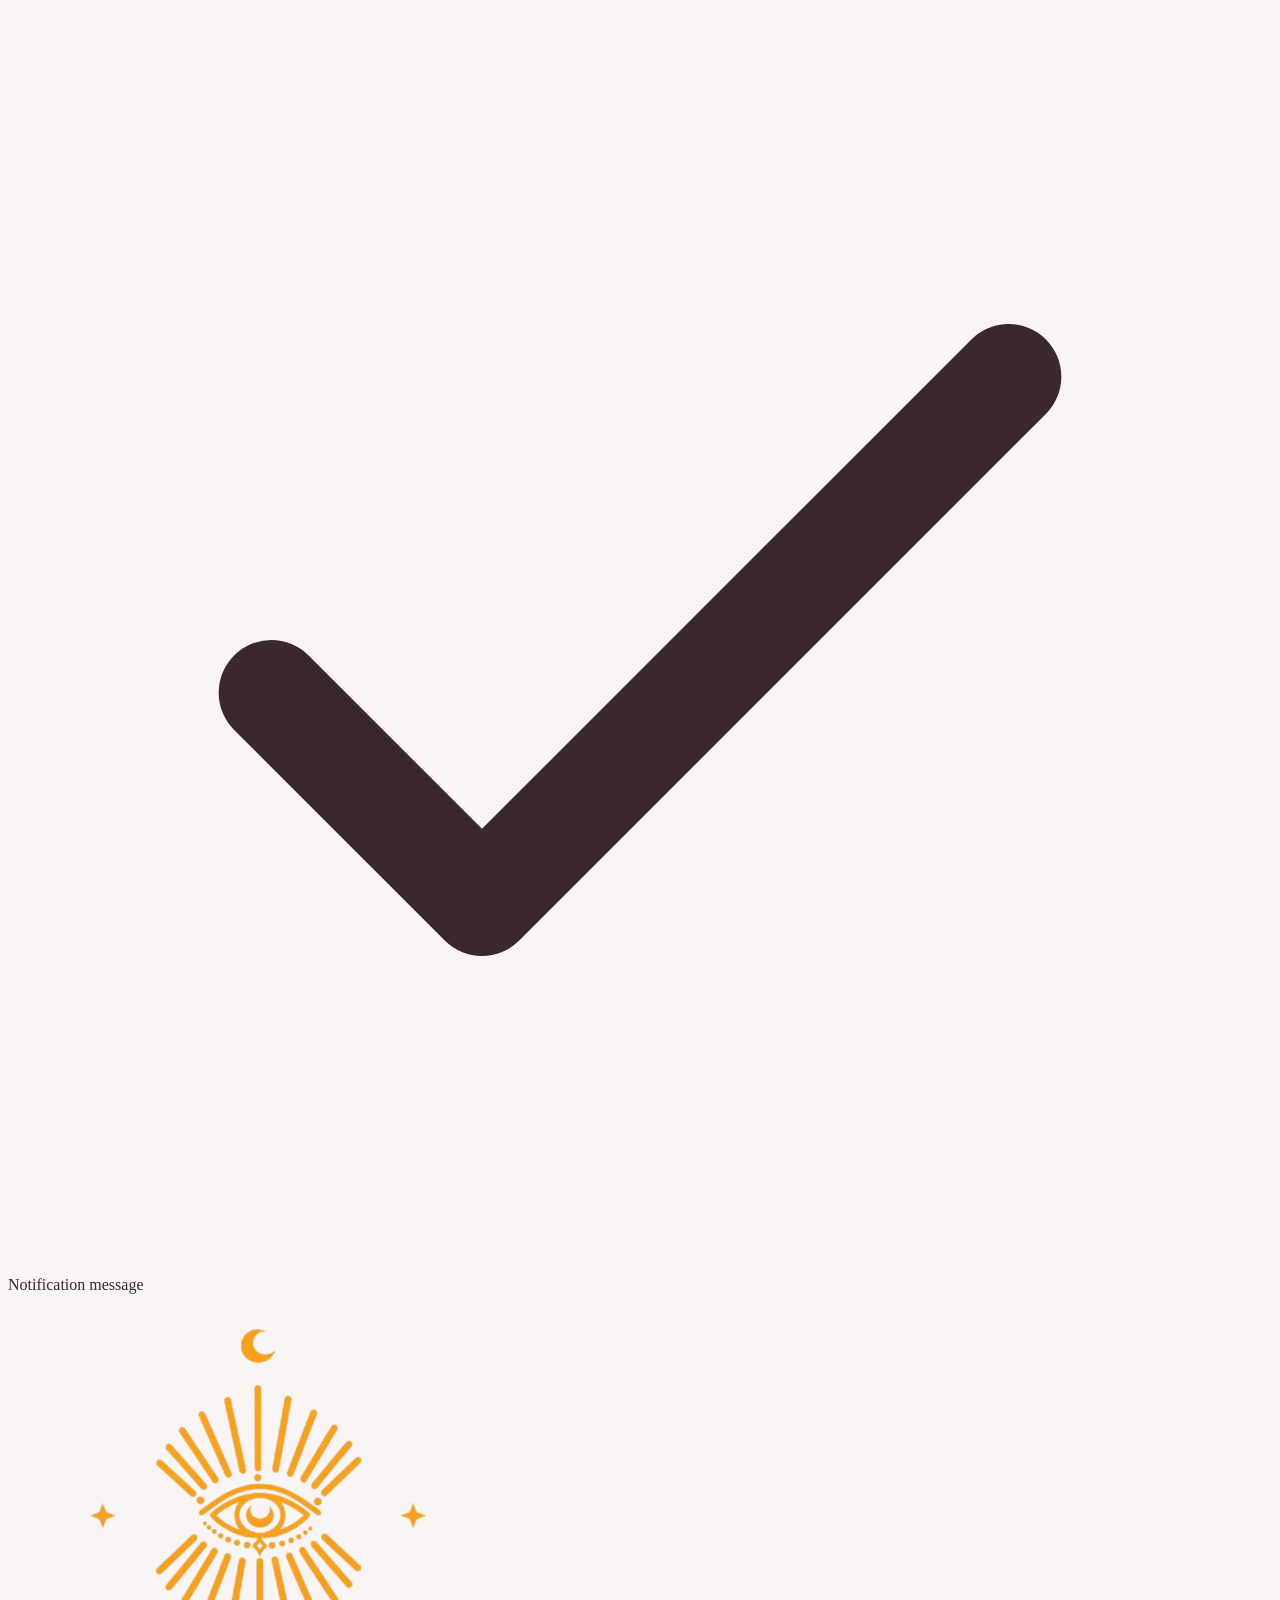
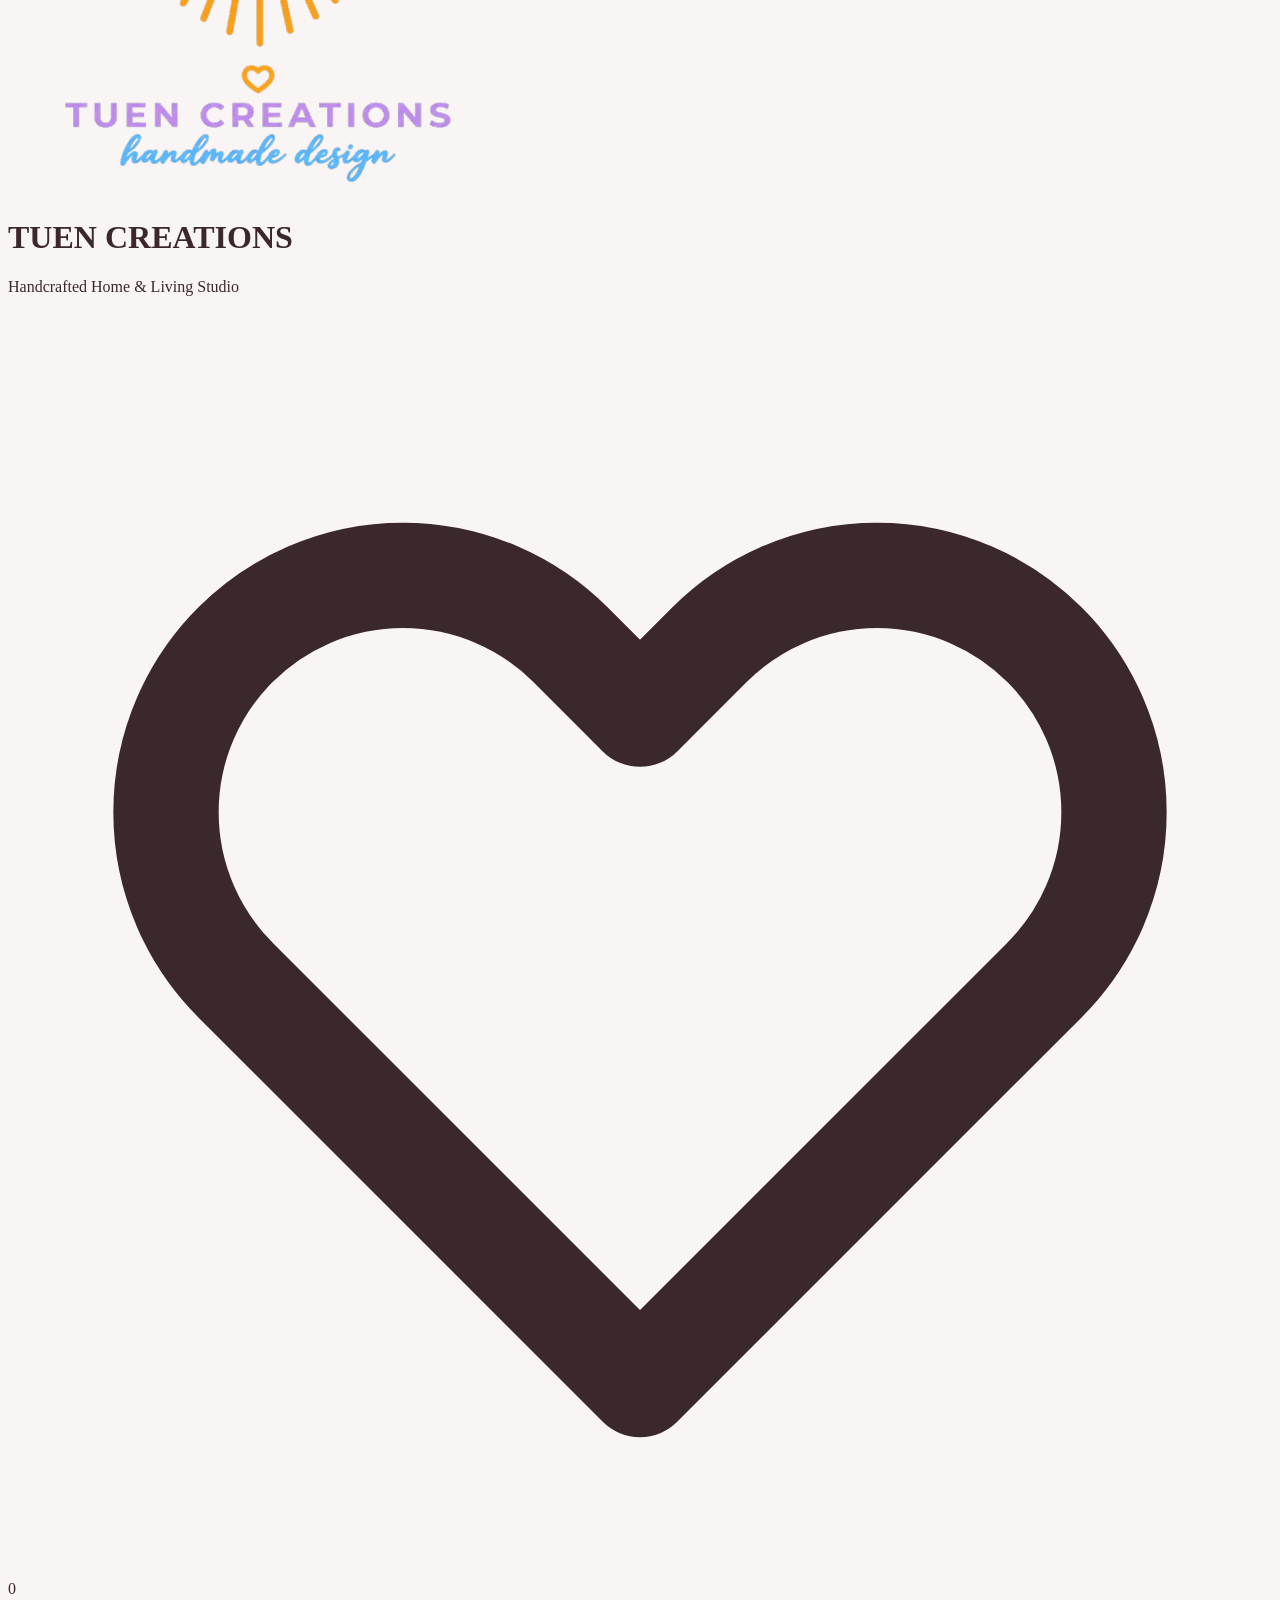
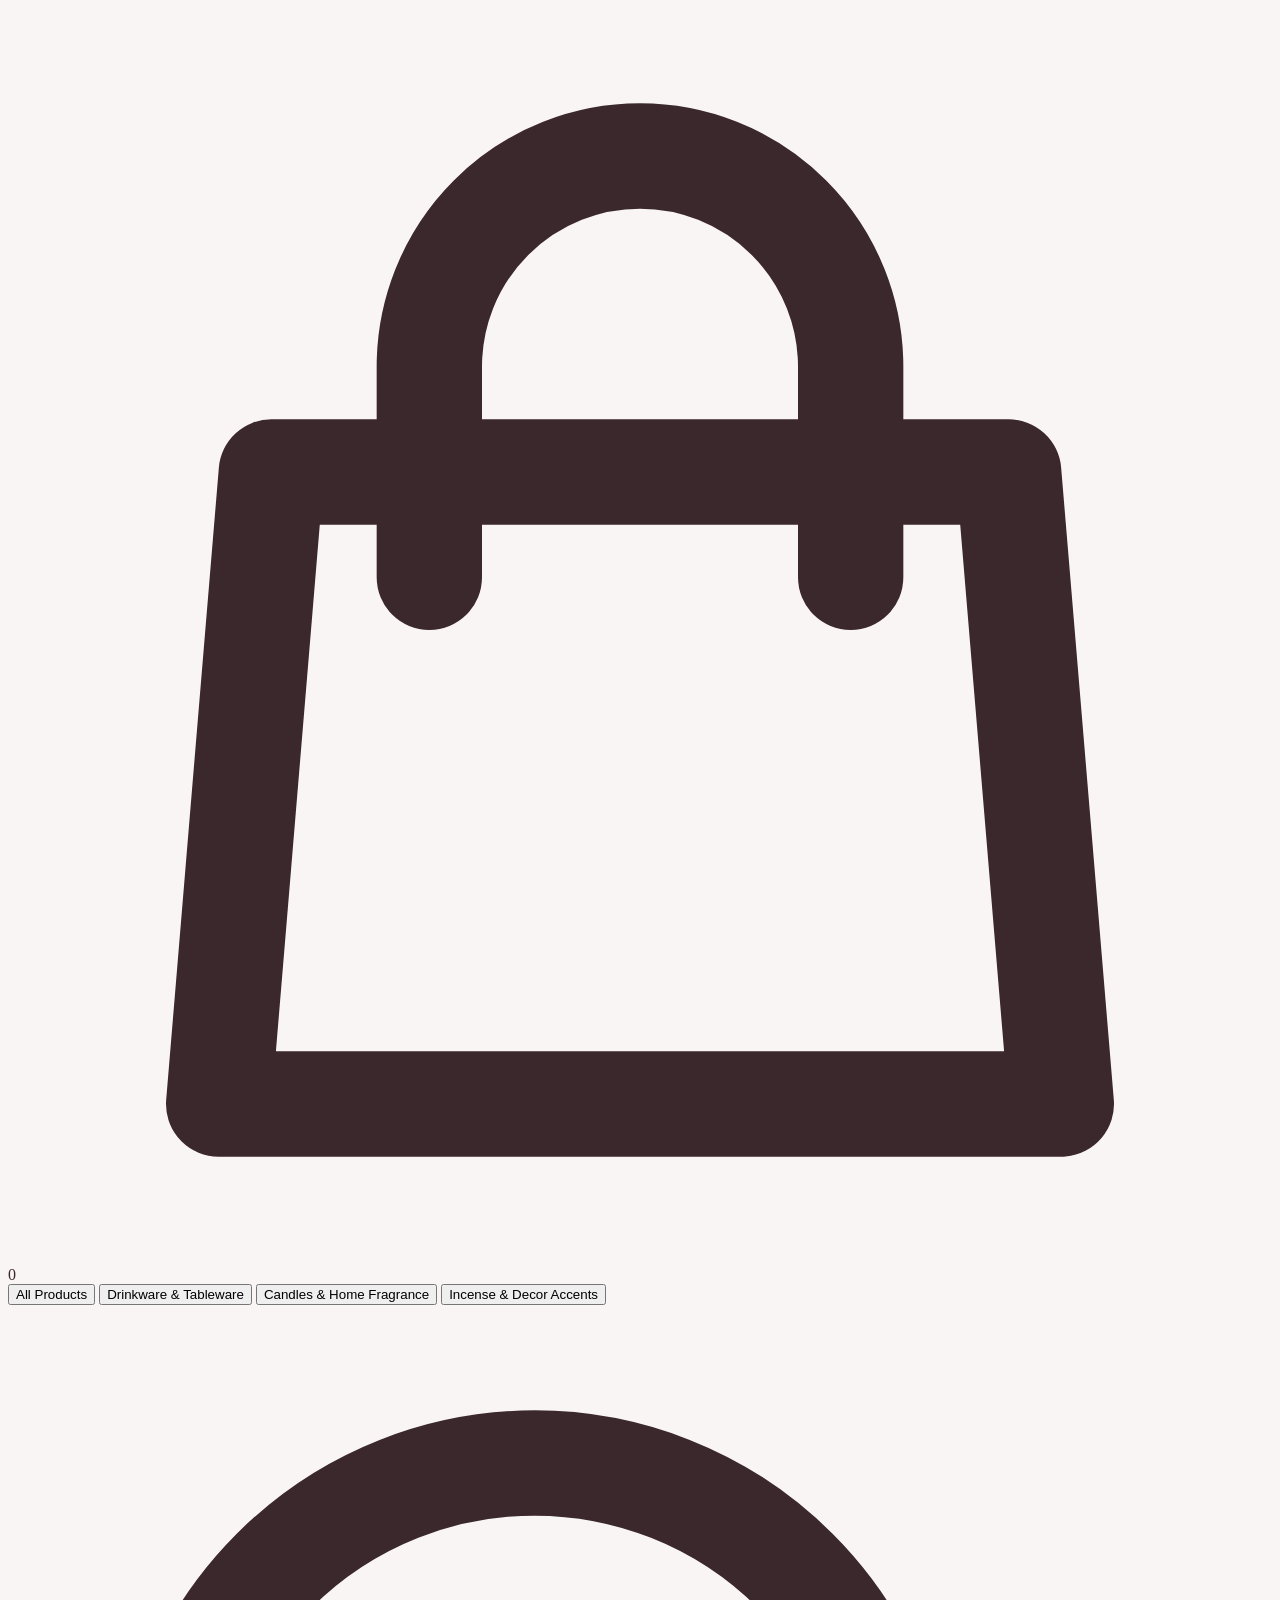
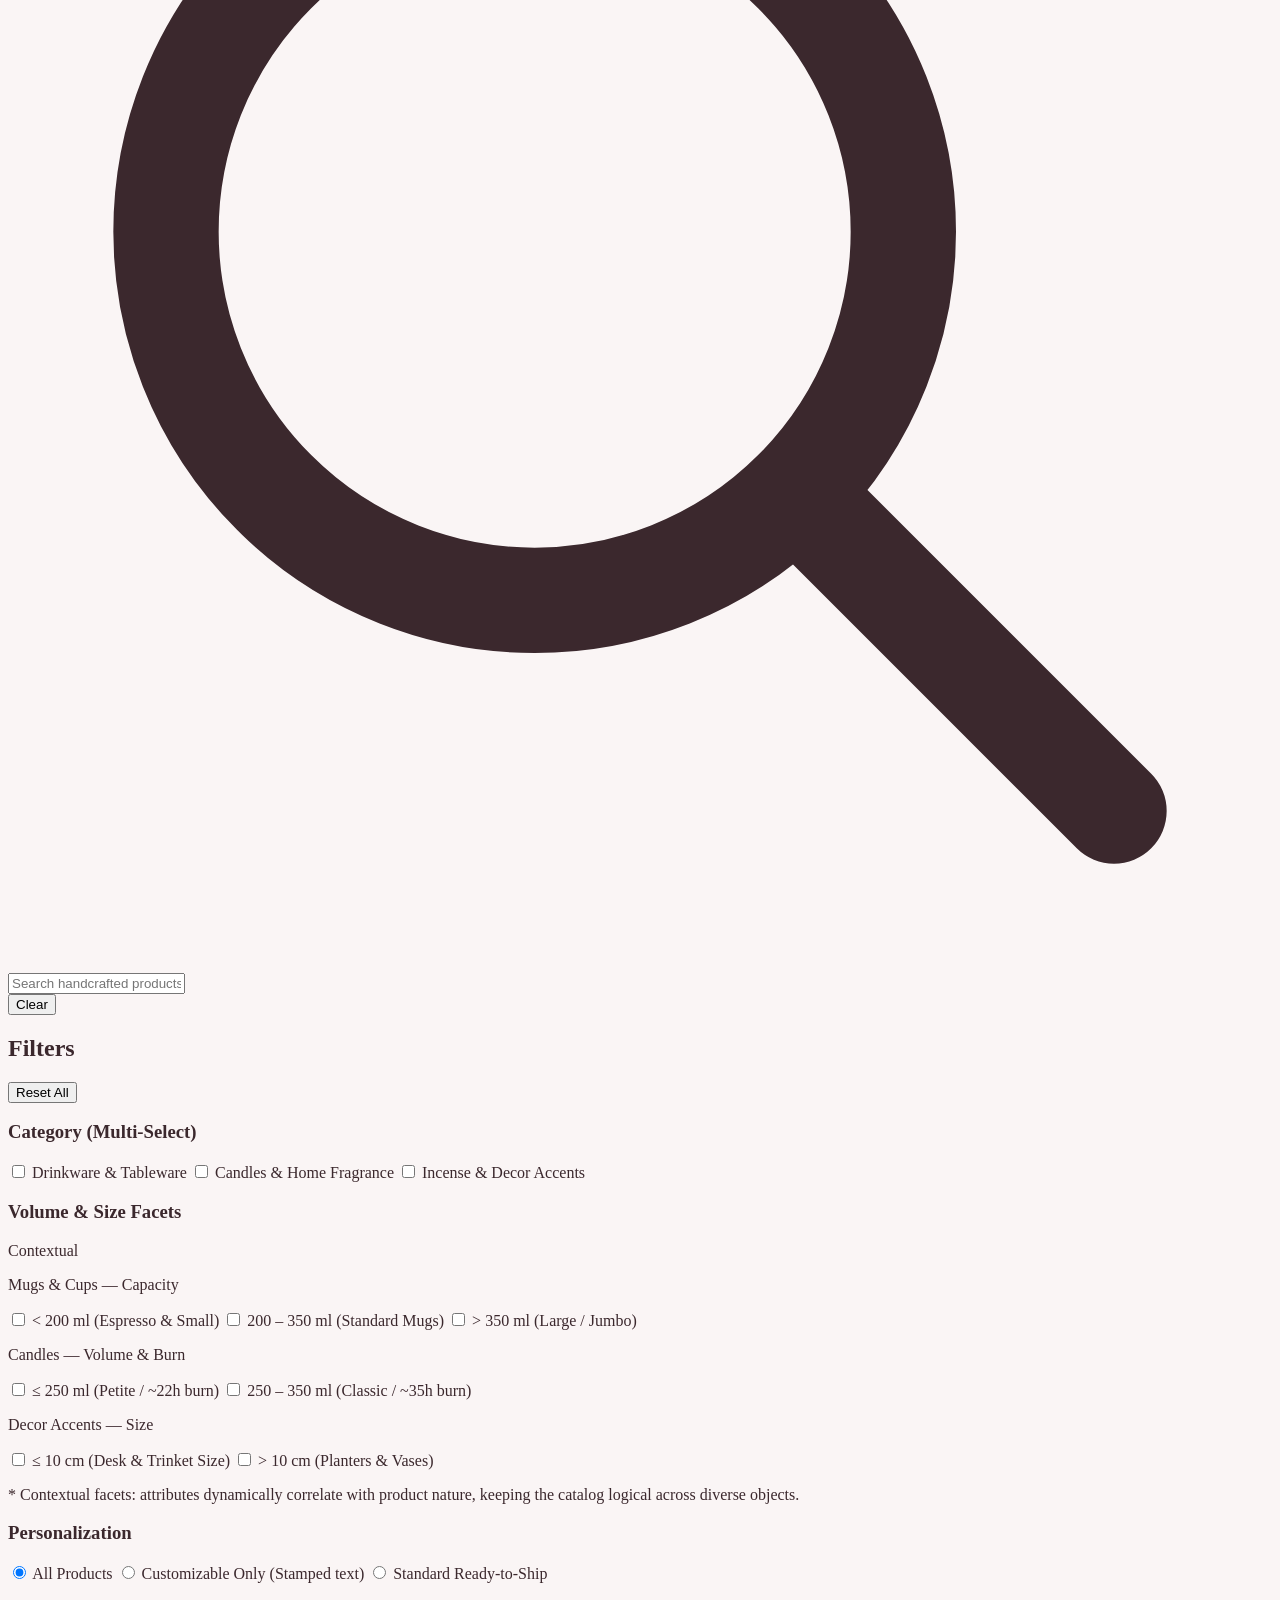
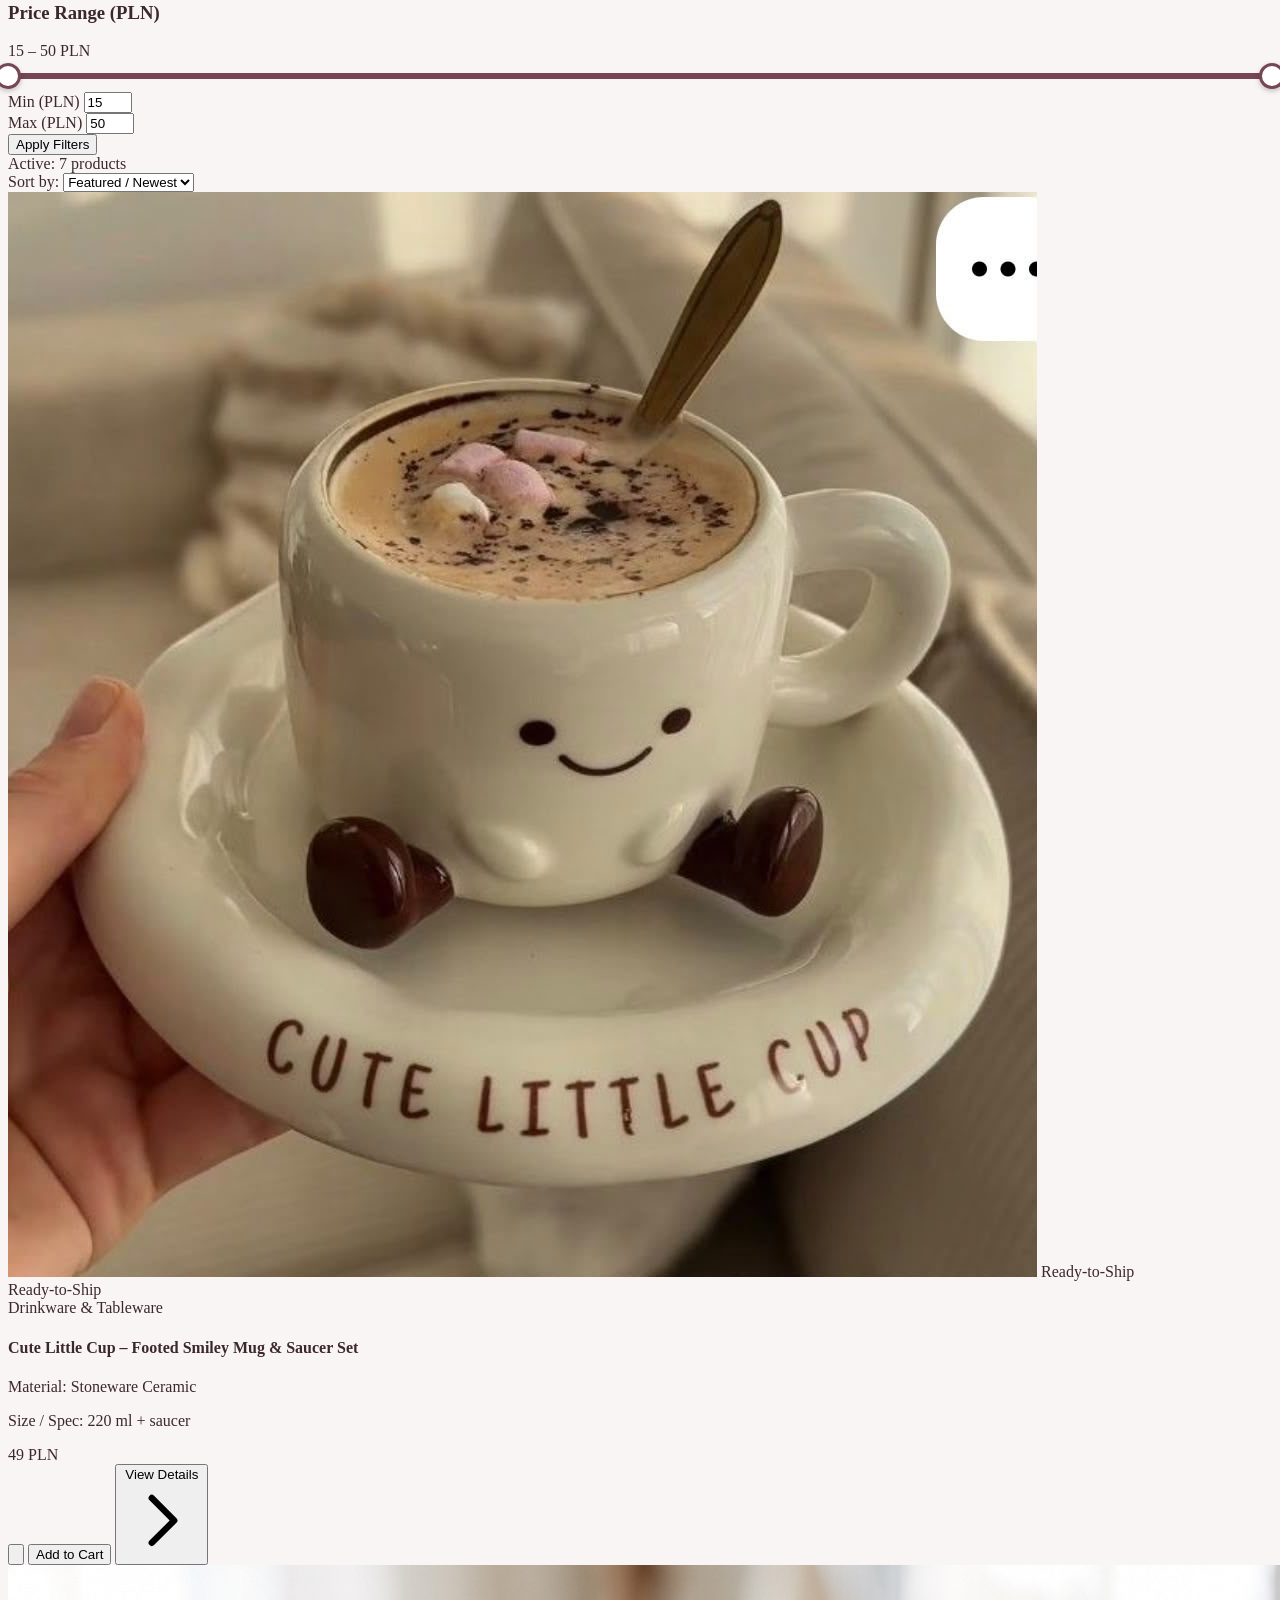
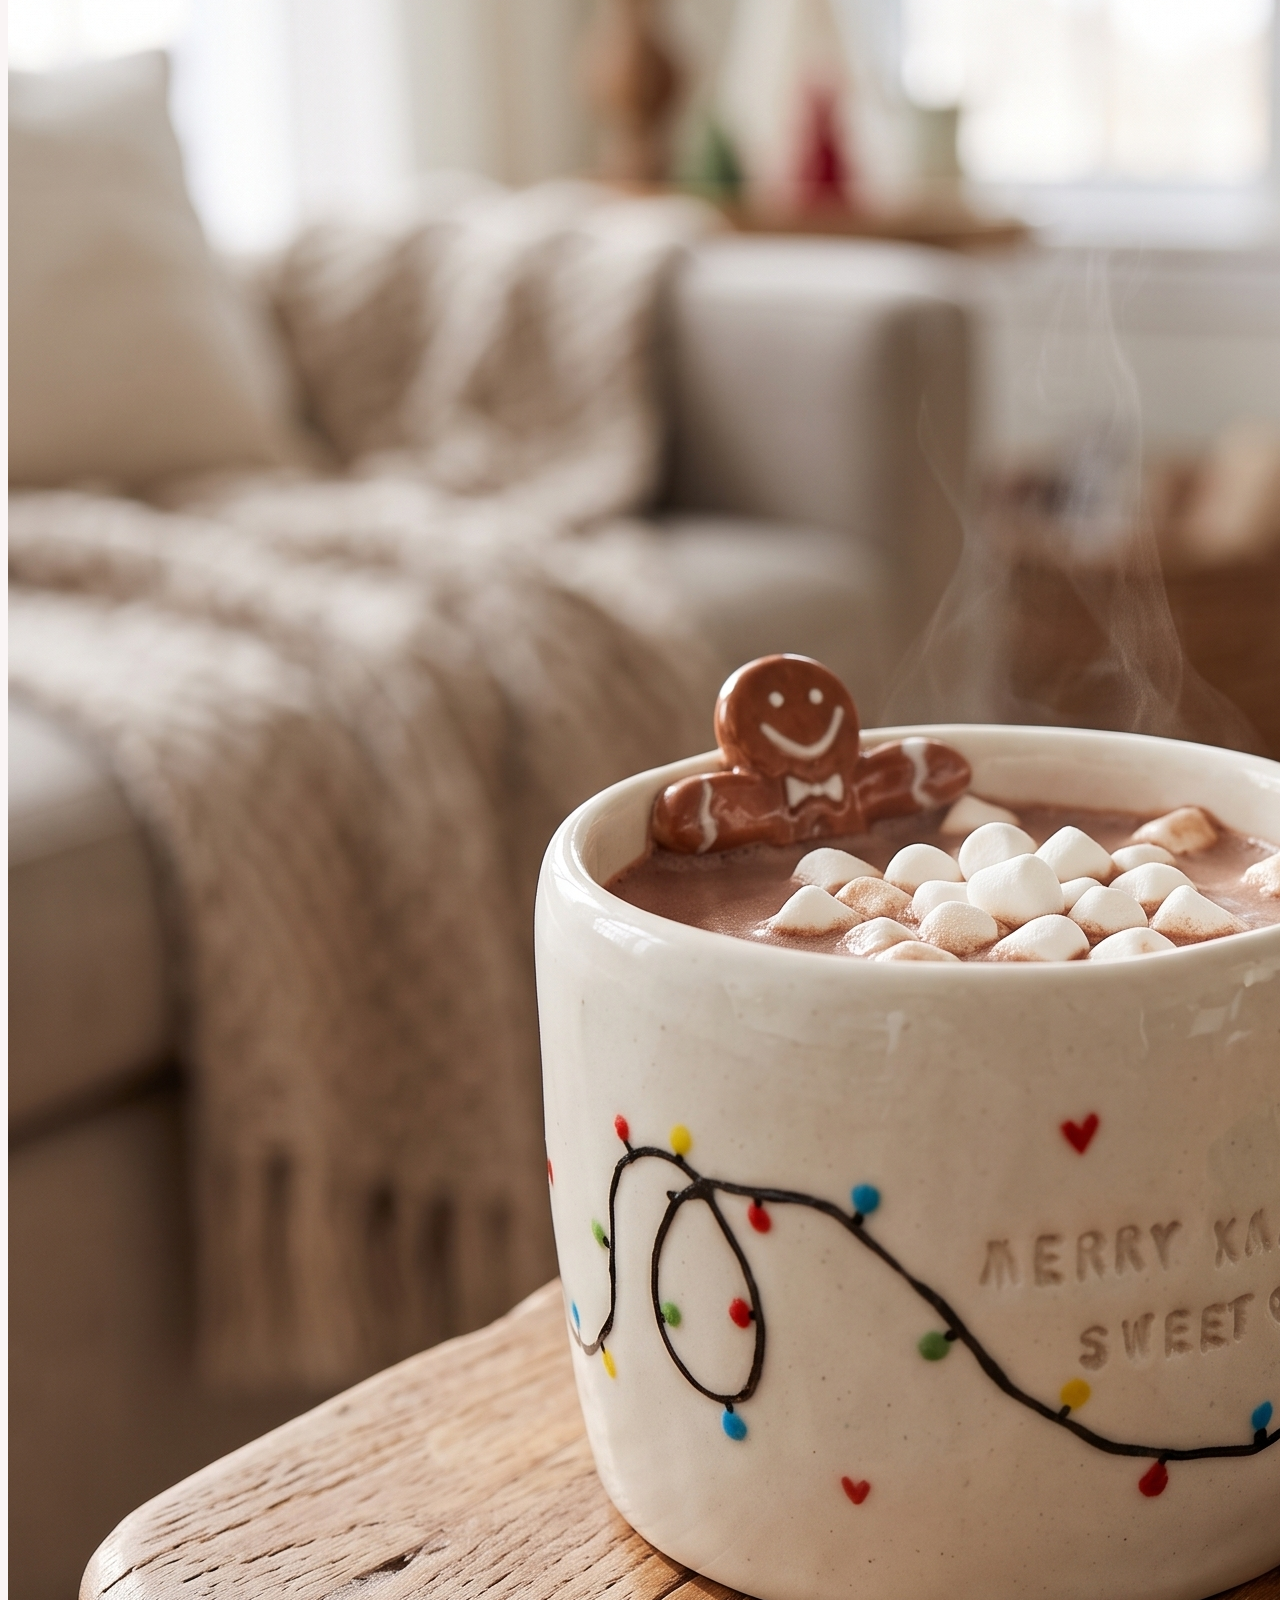
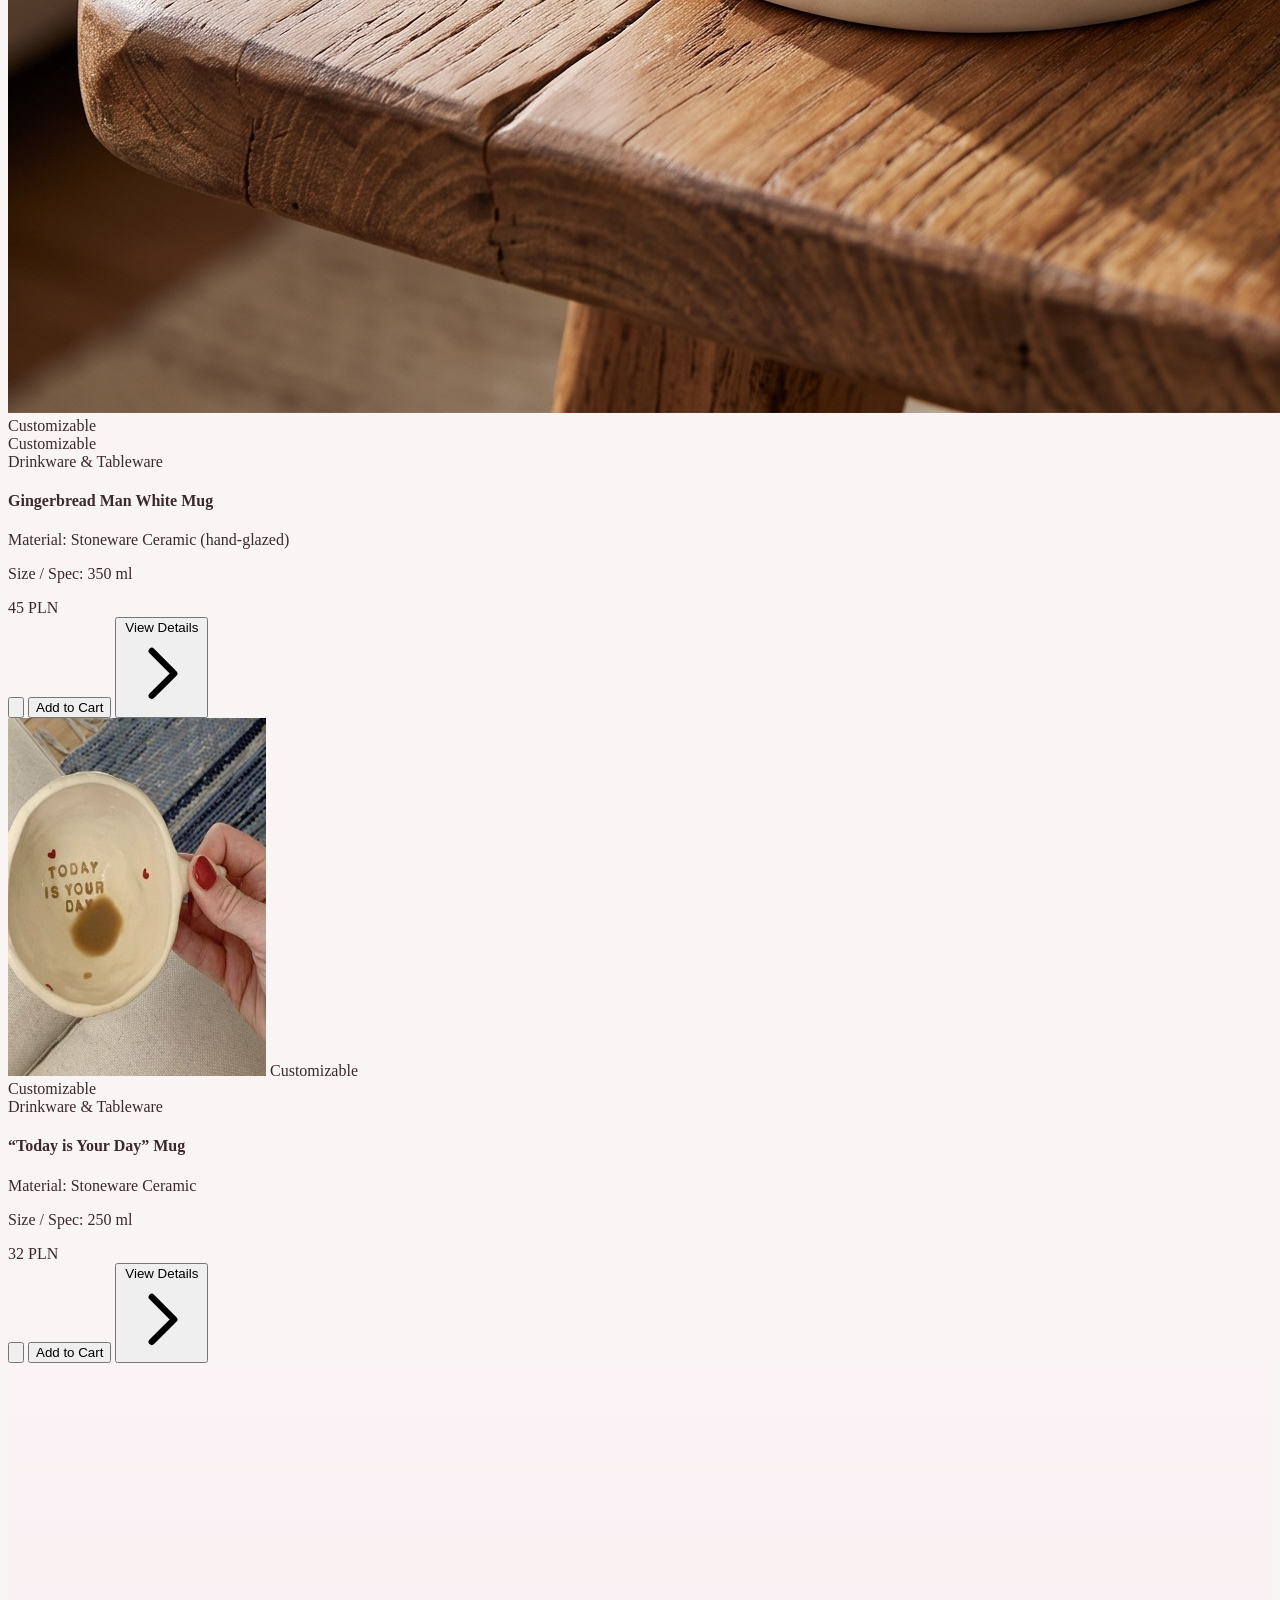
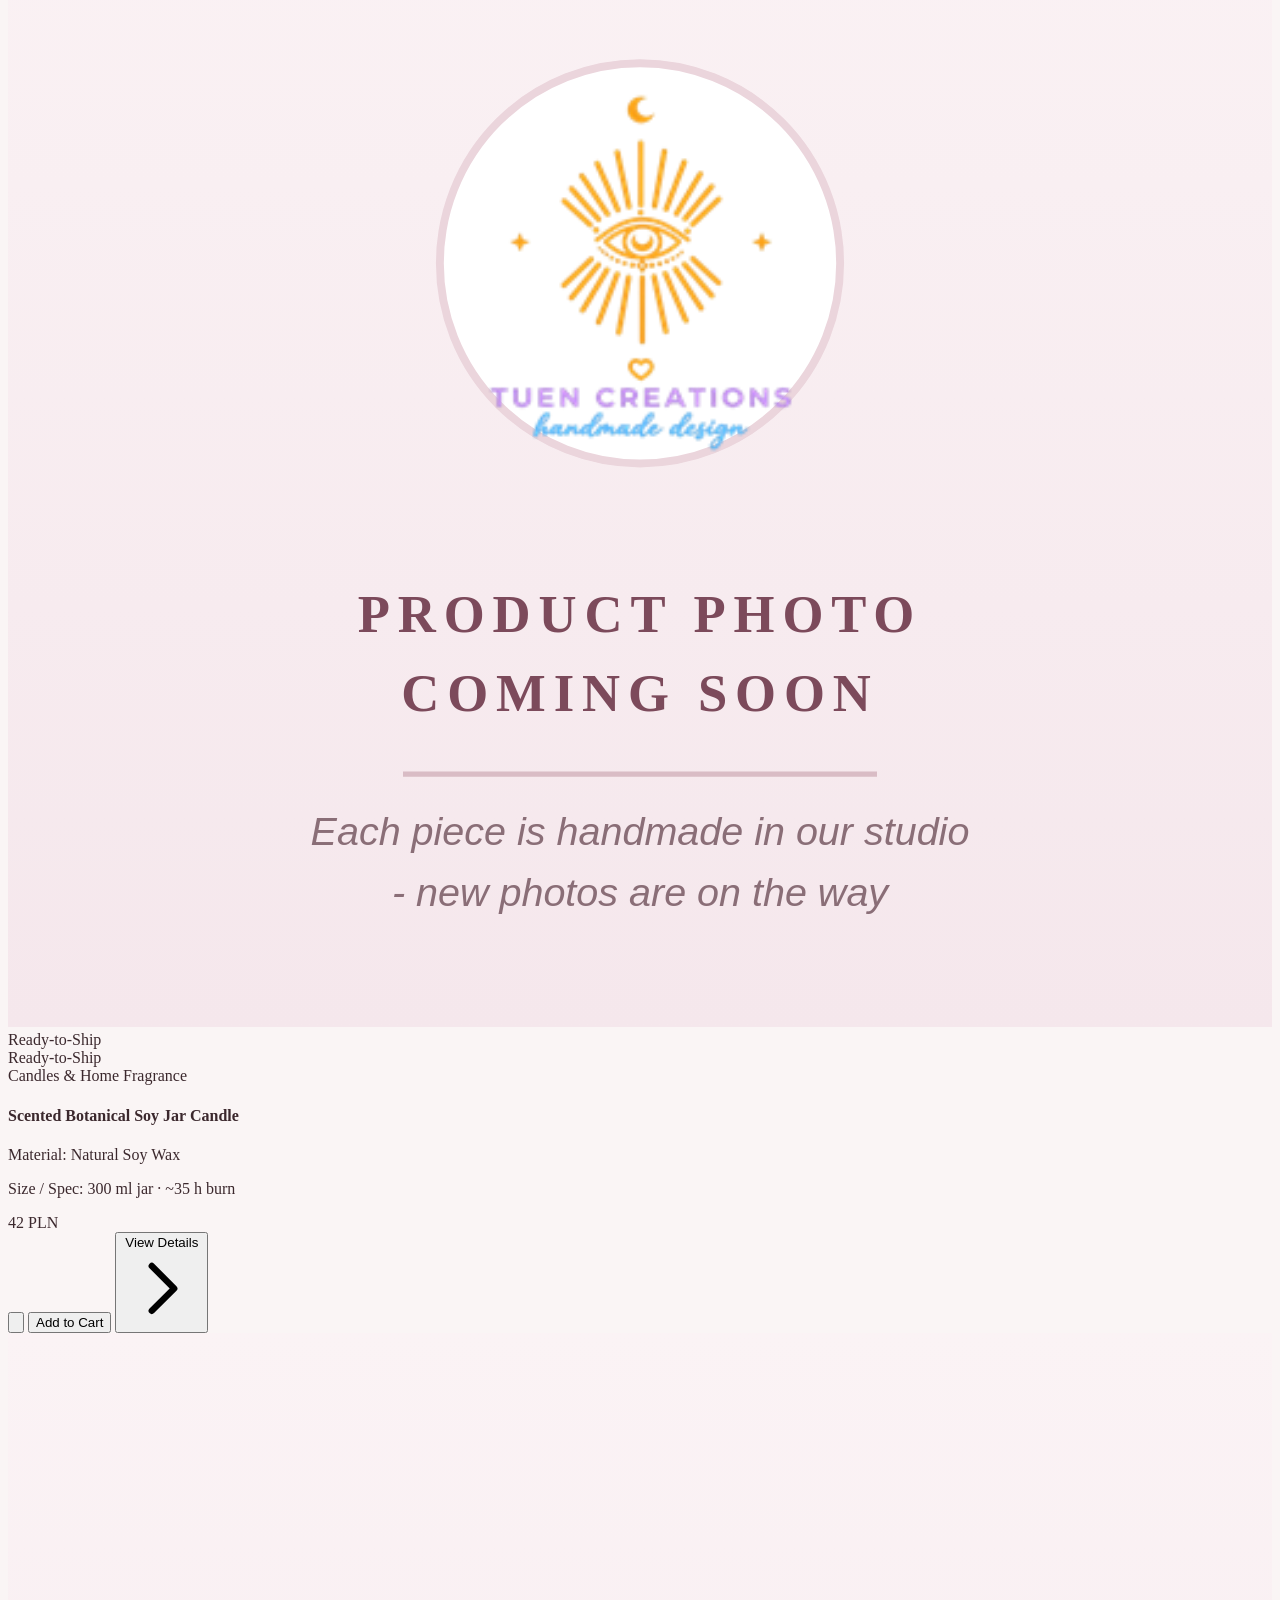
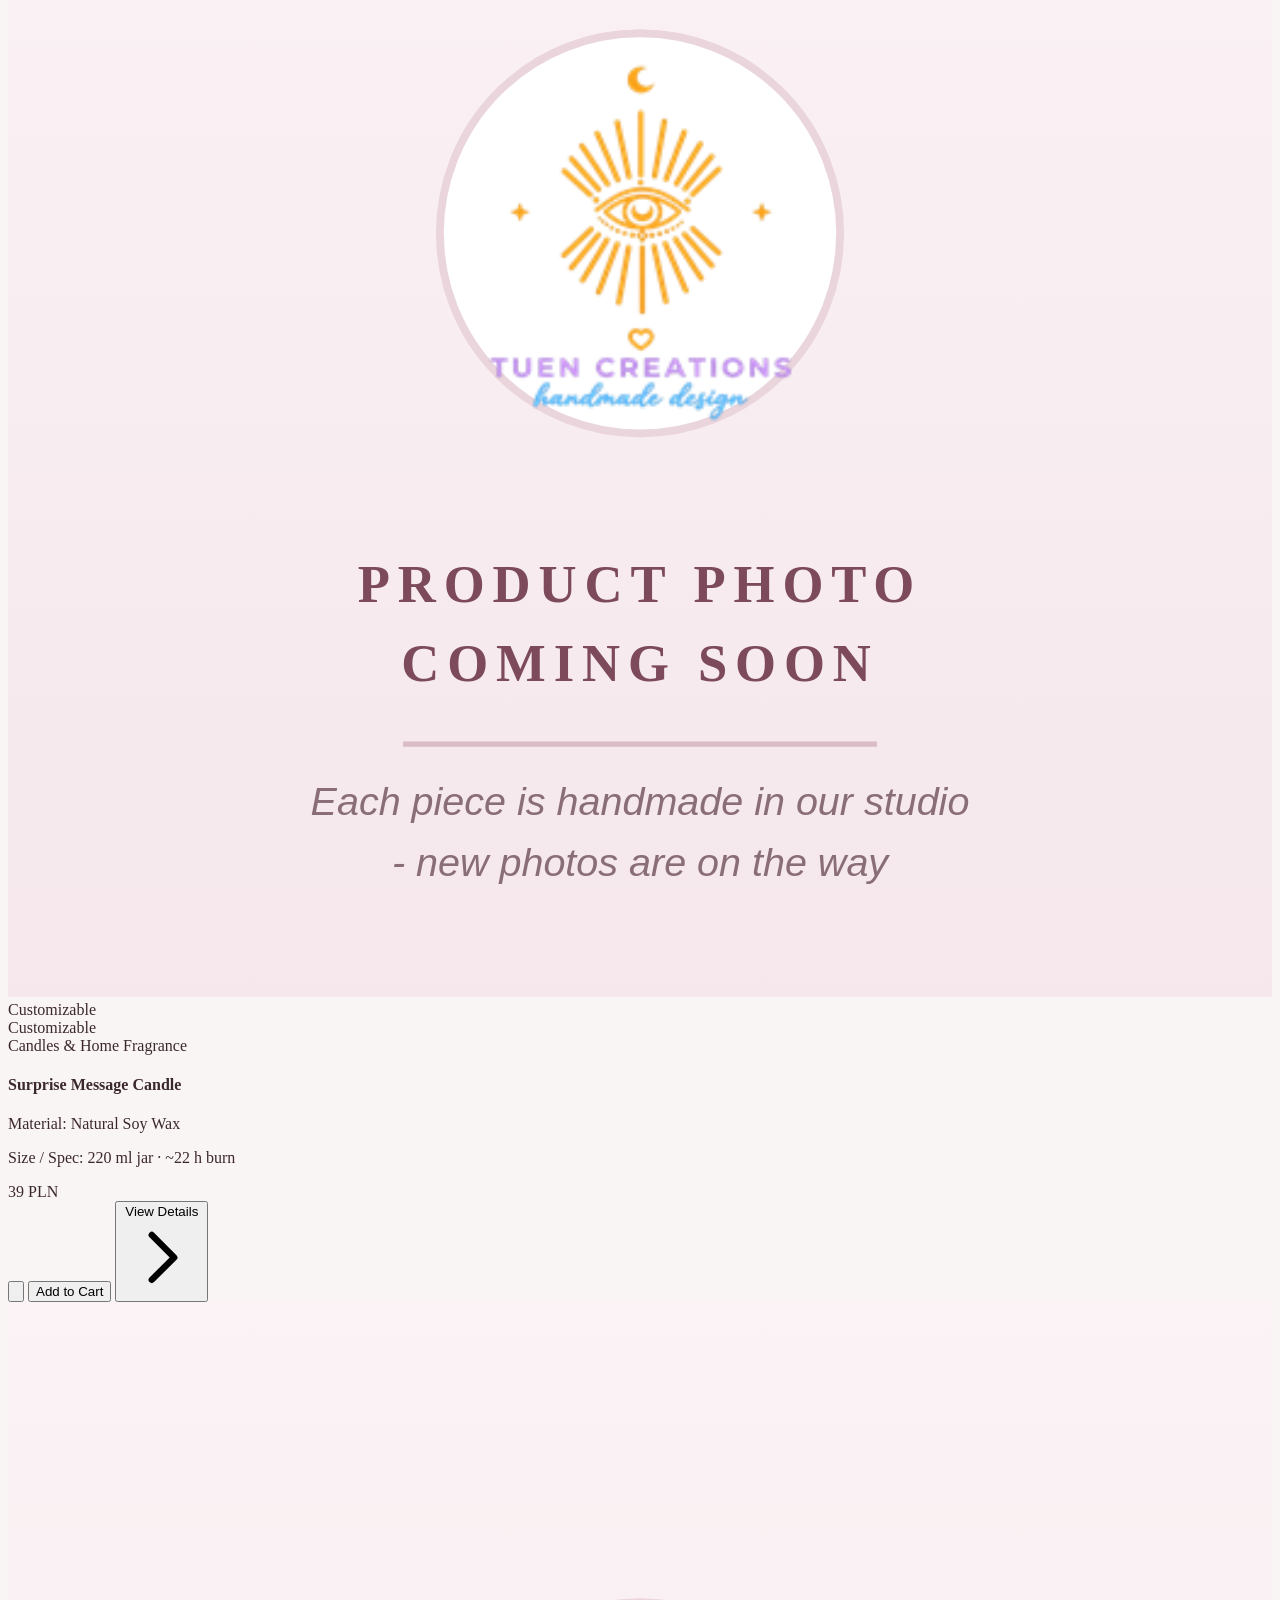
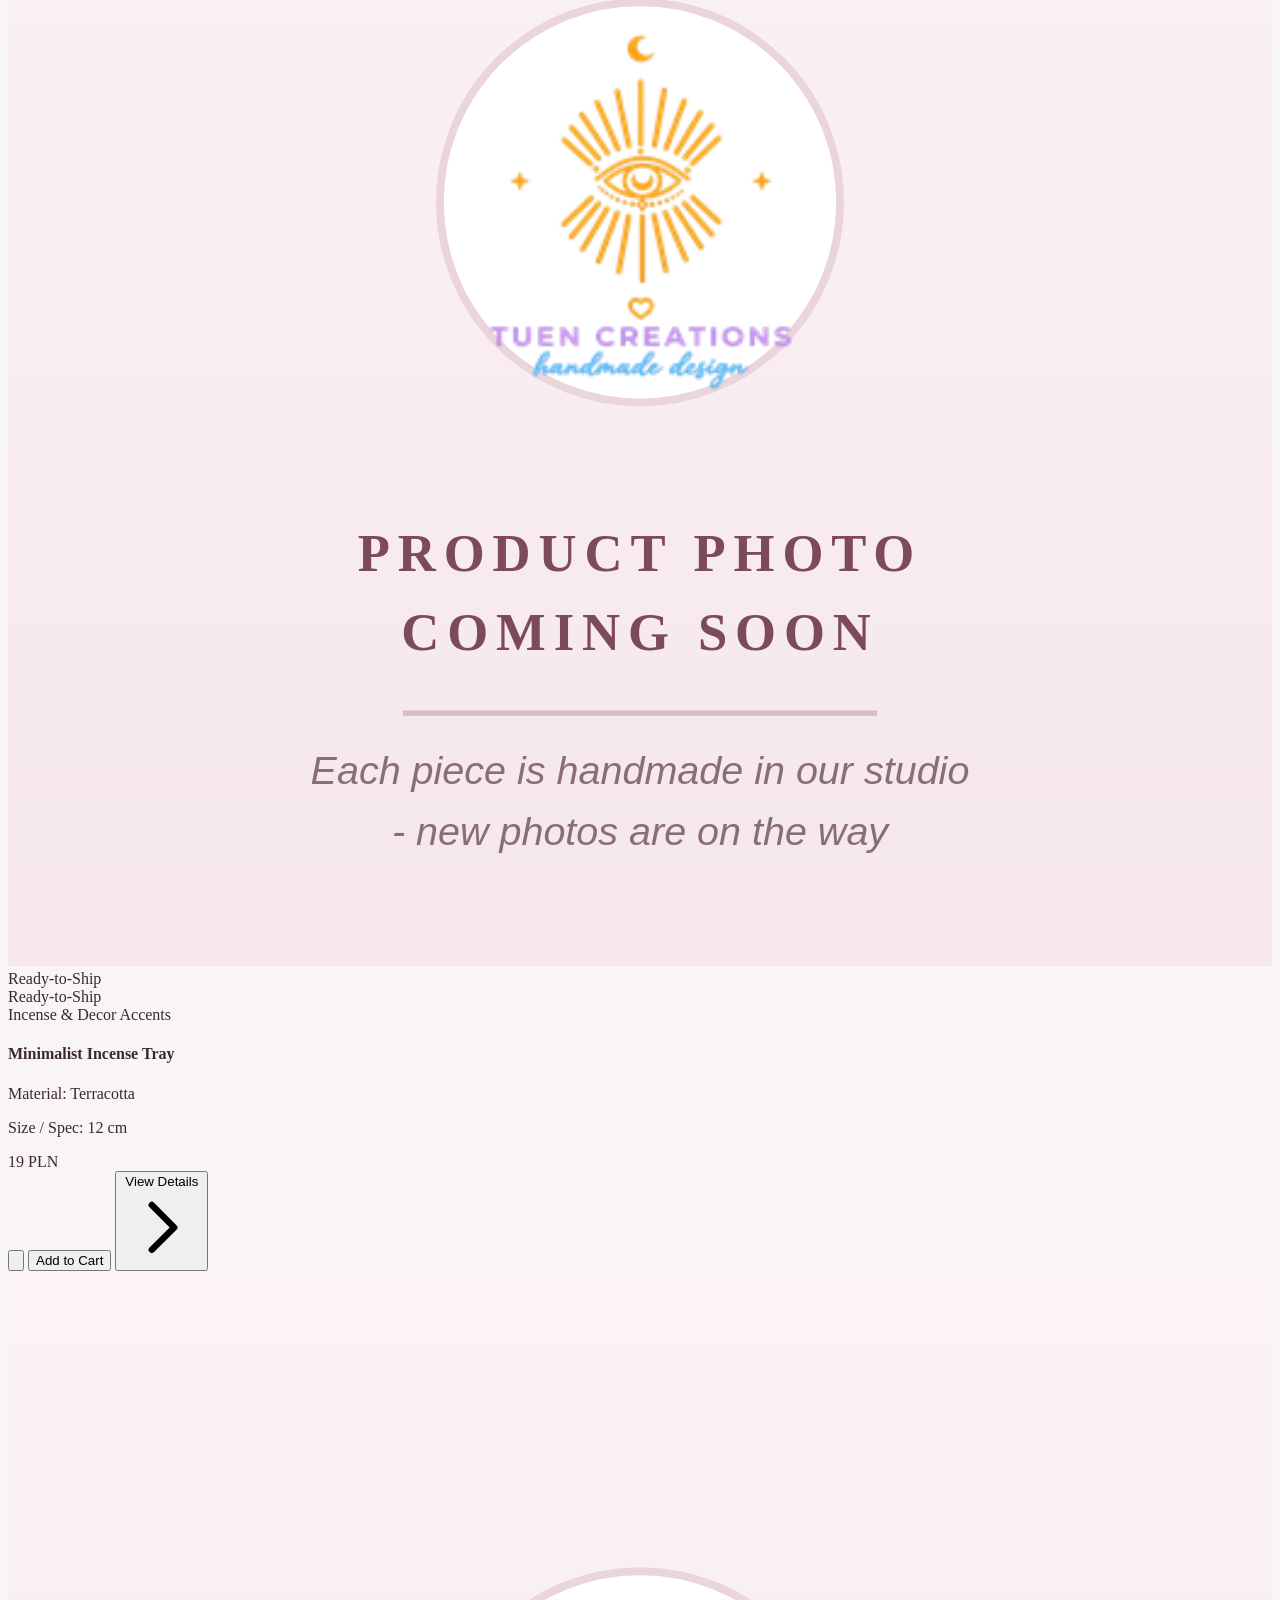
==== commit 15516772: "Add branded 'Product Photo Coming Soon' placeholder for photoless products" ====
--- a/index.html
+++ b/index.html
@@ -578,7 +578,7 @@
     const IMG_BASE = 'img/';
 
     // Elegant placeholder (studio logo) for products whose photos are still being shot
-    const PLACEHOLDER_IMAGE = IMG_BASE + 'logo.png';
+    const PLACEHOLDER_IMAGE = IMG_BASE + 'brand-placeholder.svg';
 
     const CATEGORY_LABELS = {
       drinkware: 'Drinkware & Tableware',
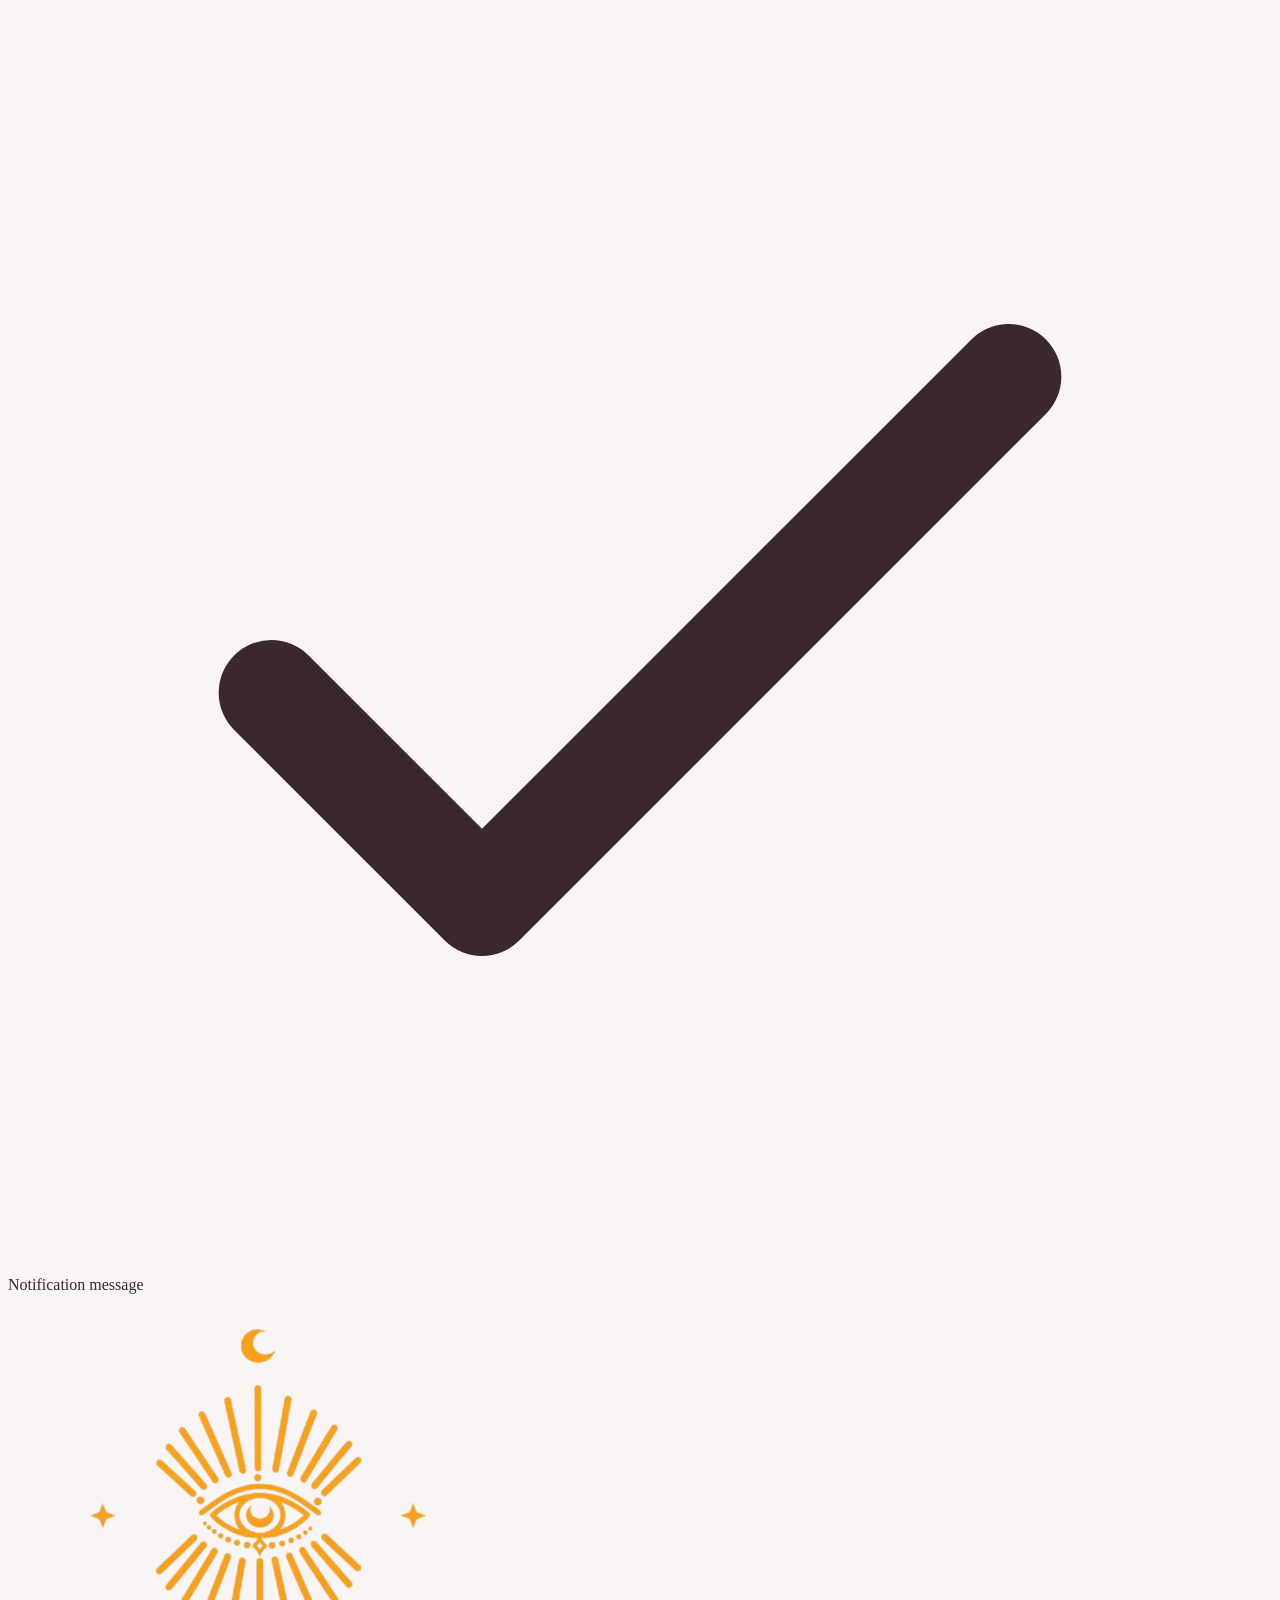
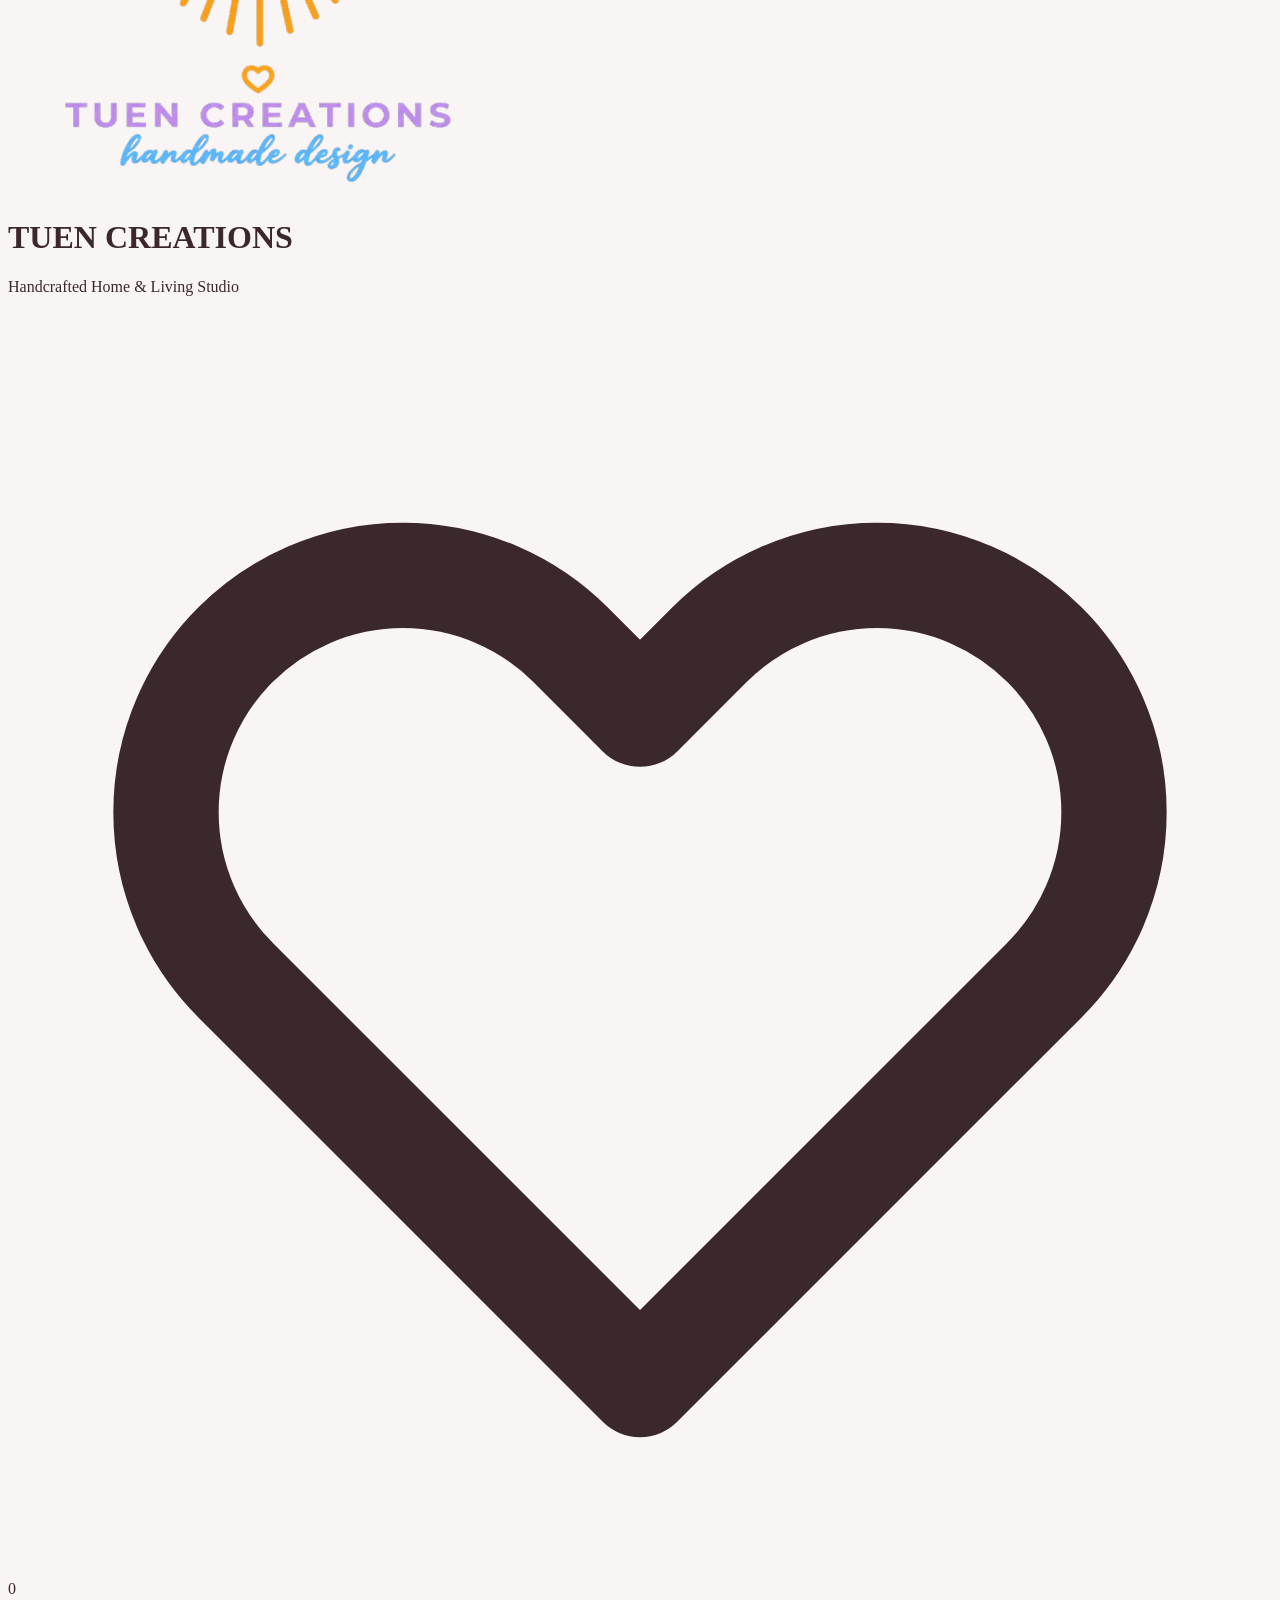
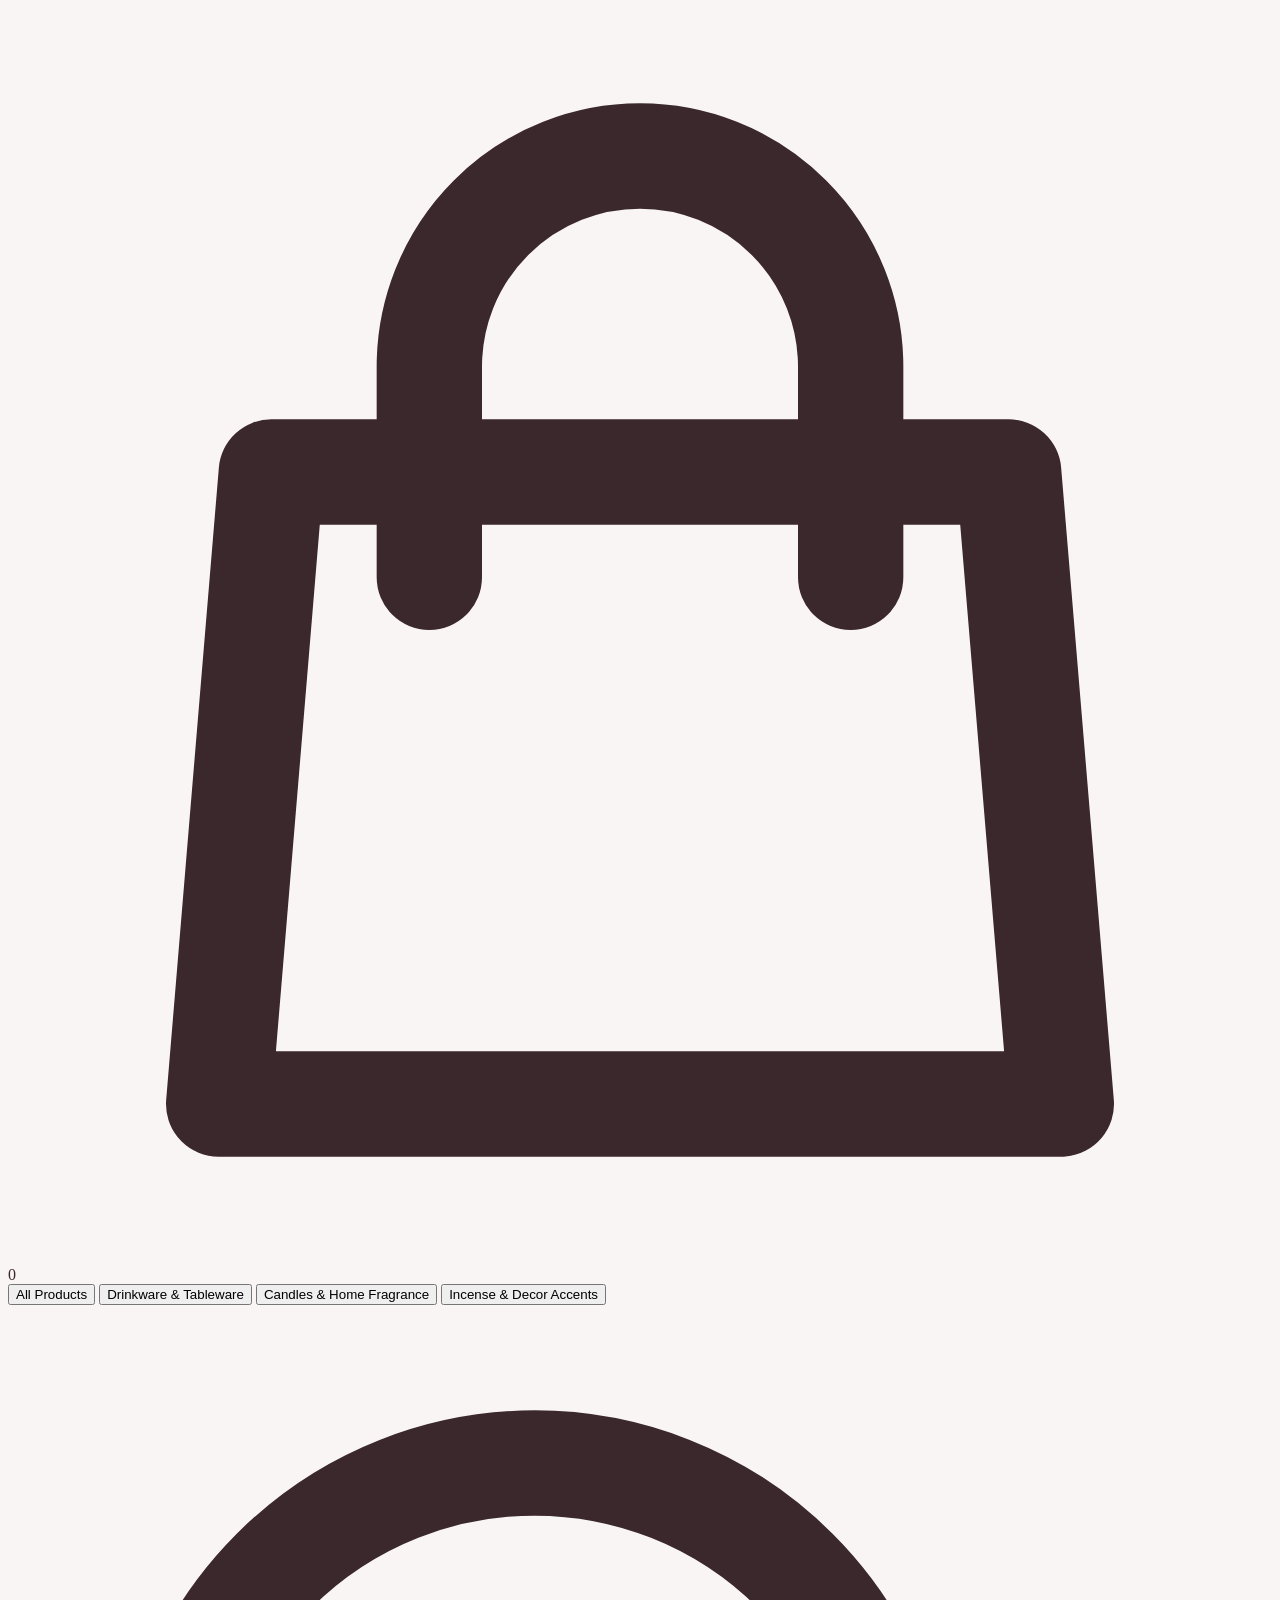
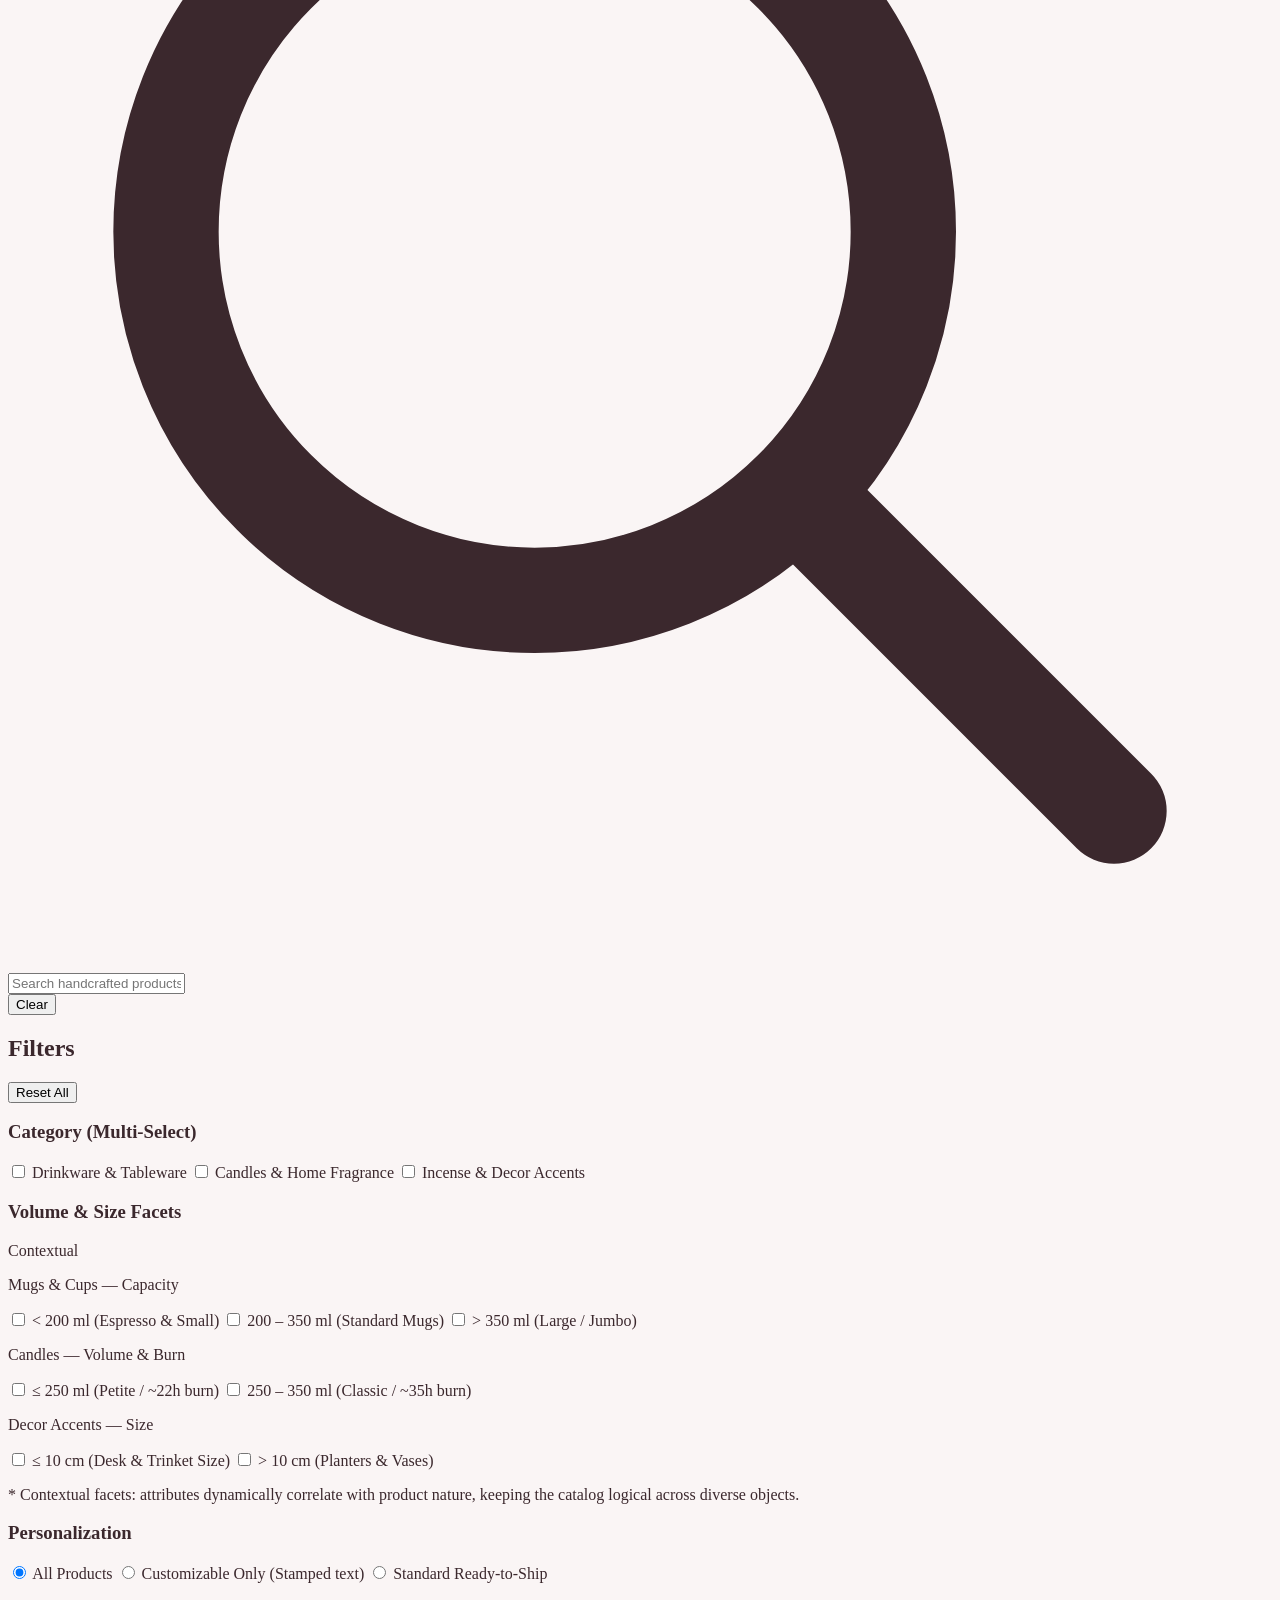
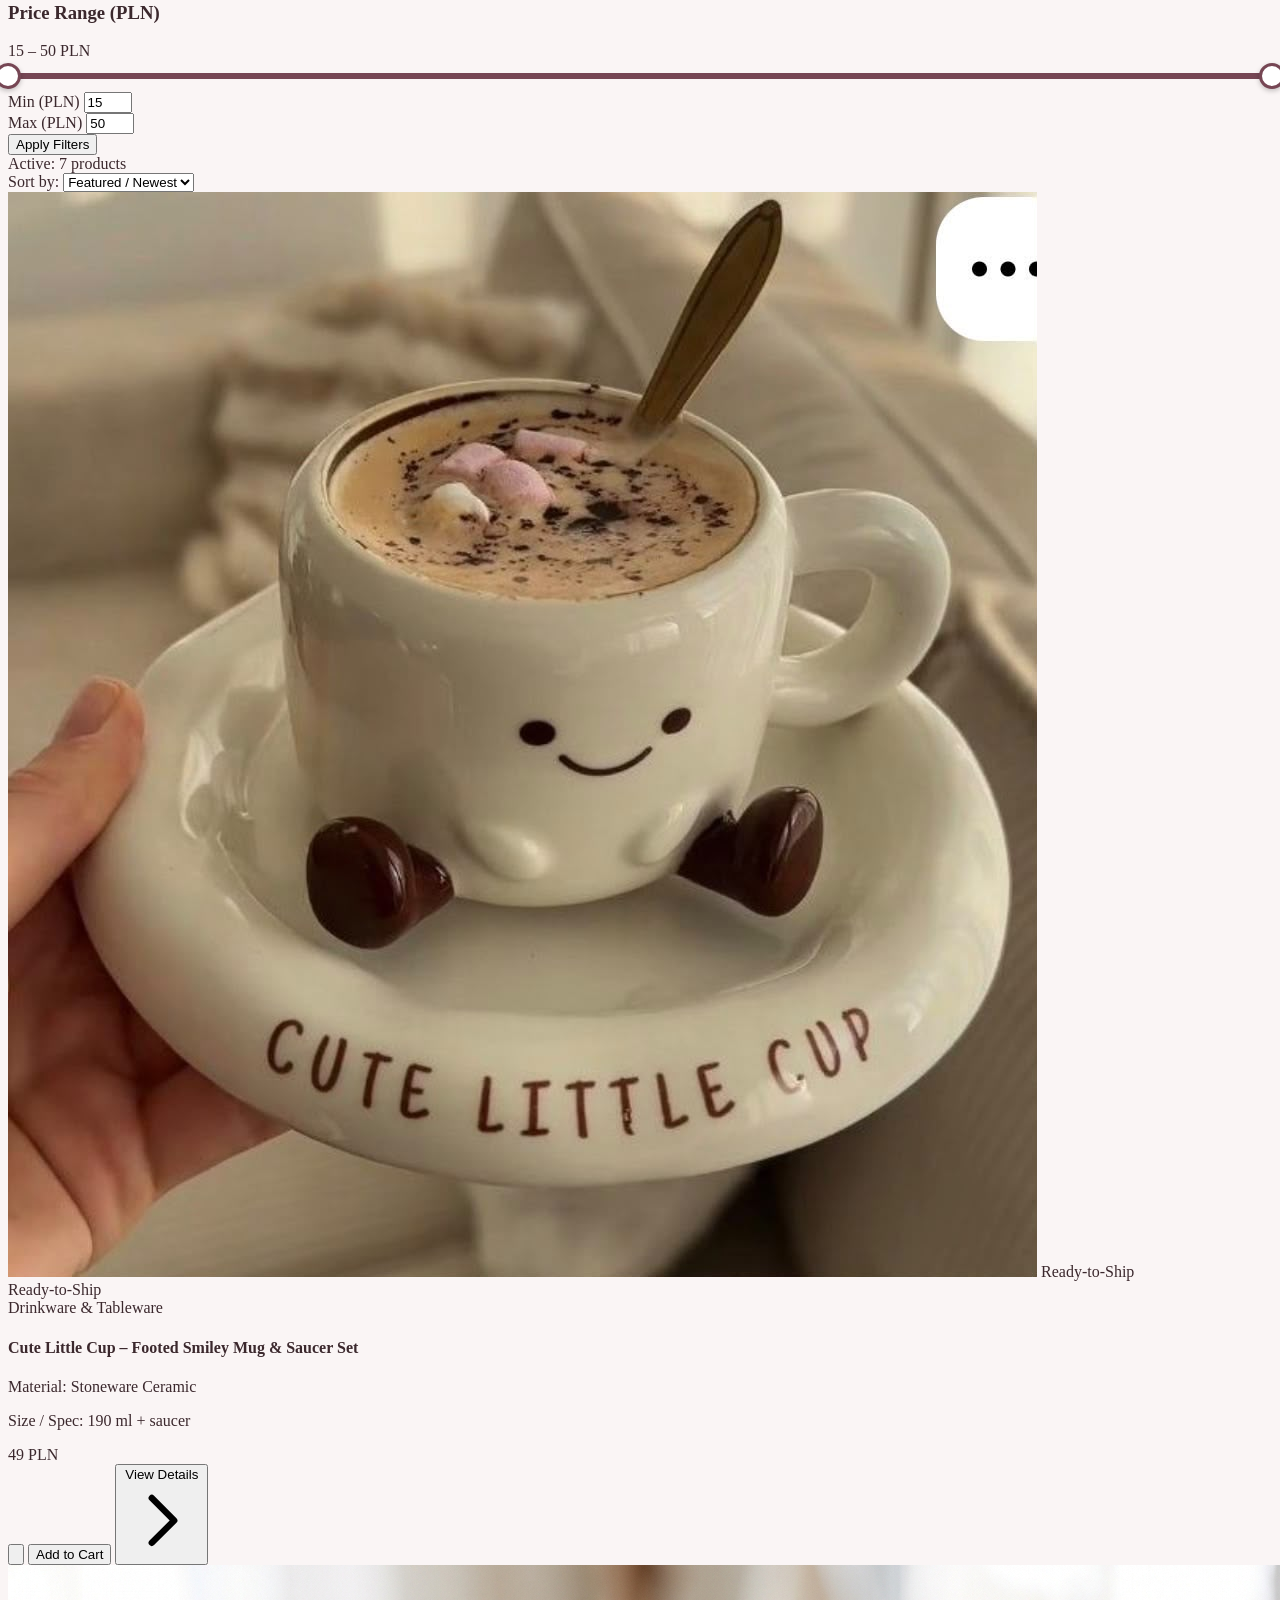
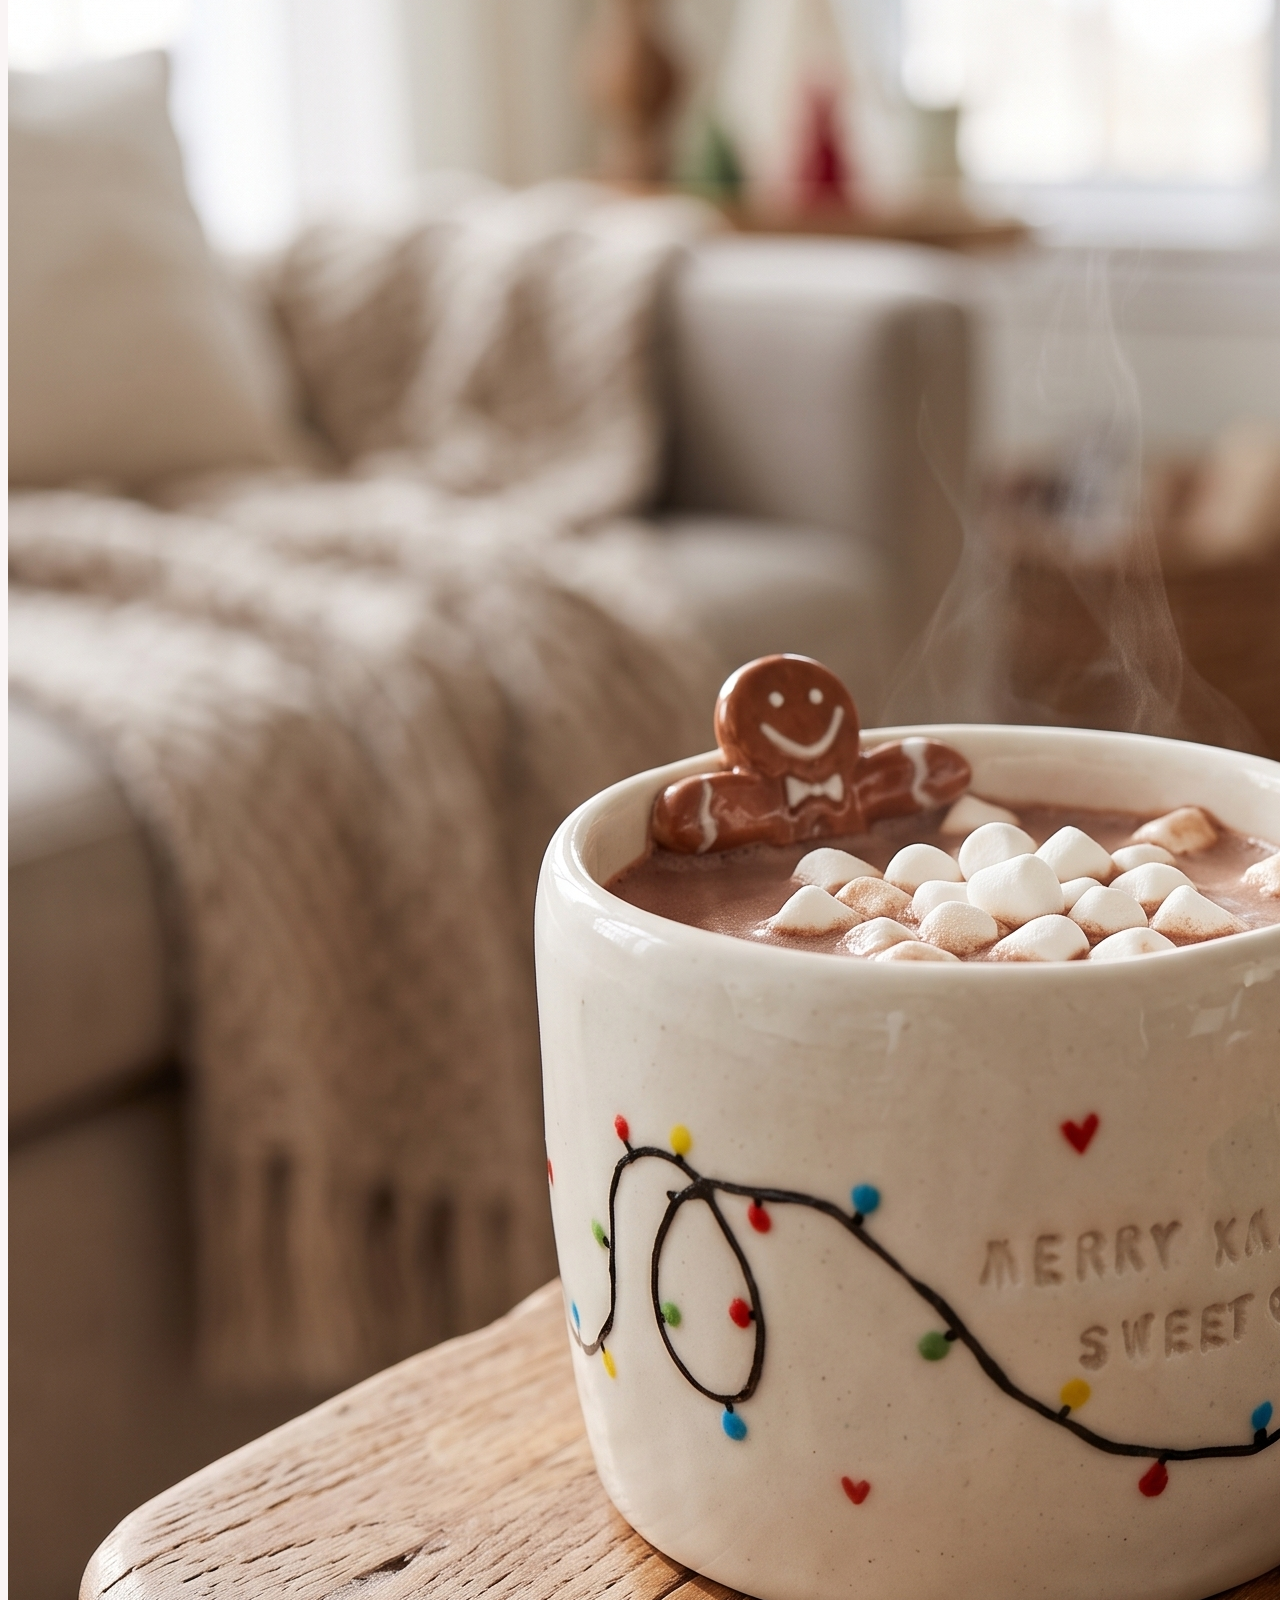
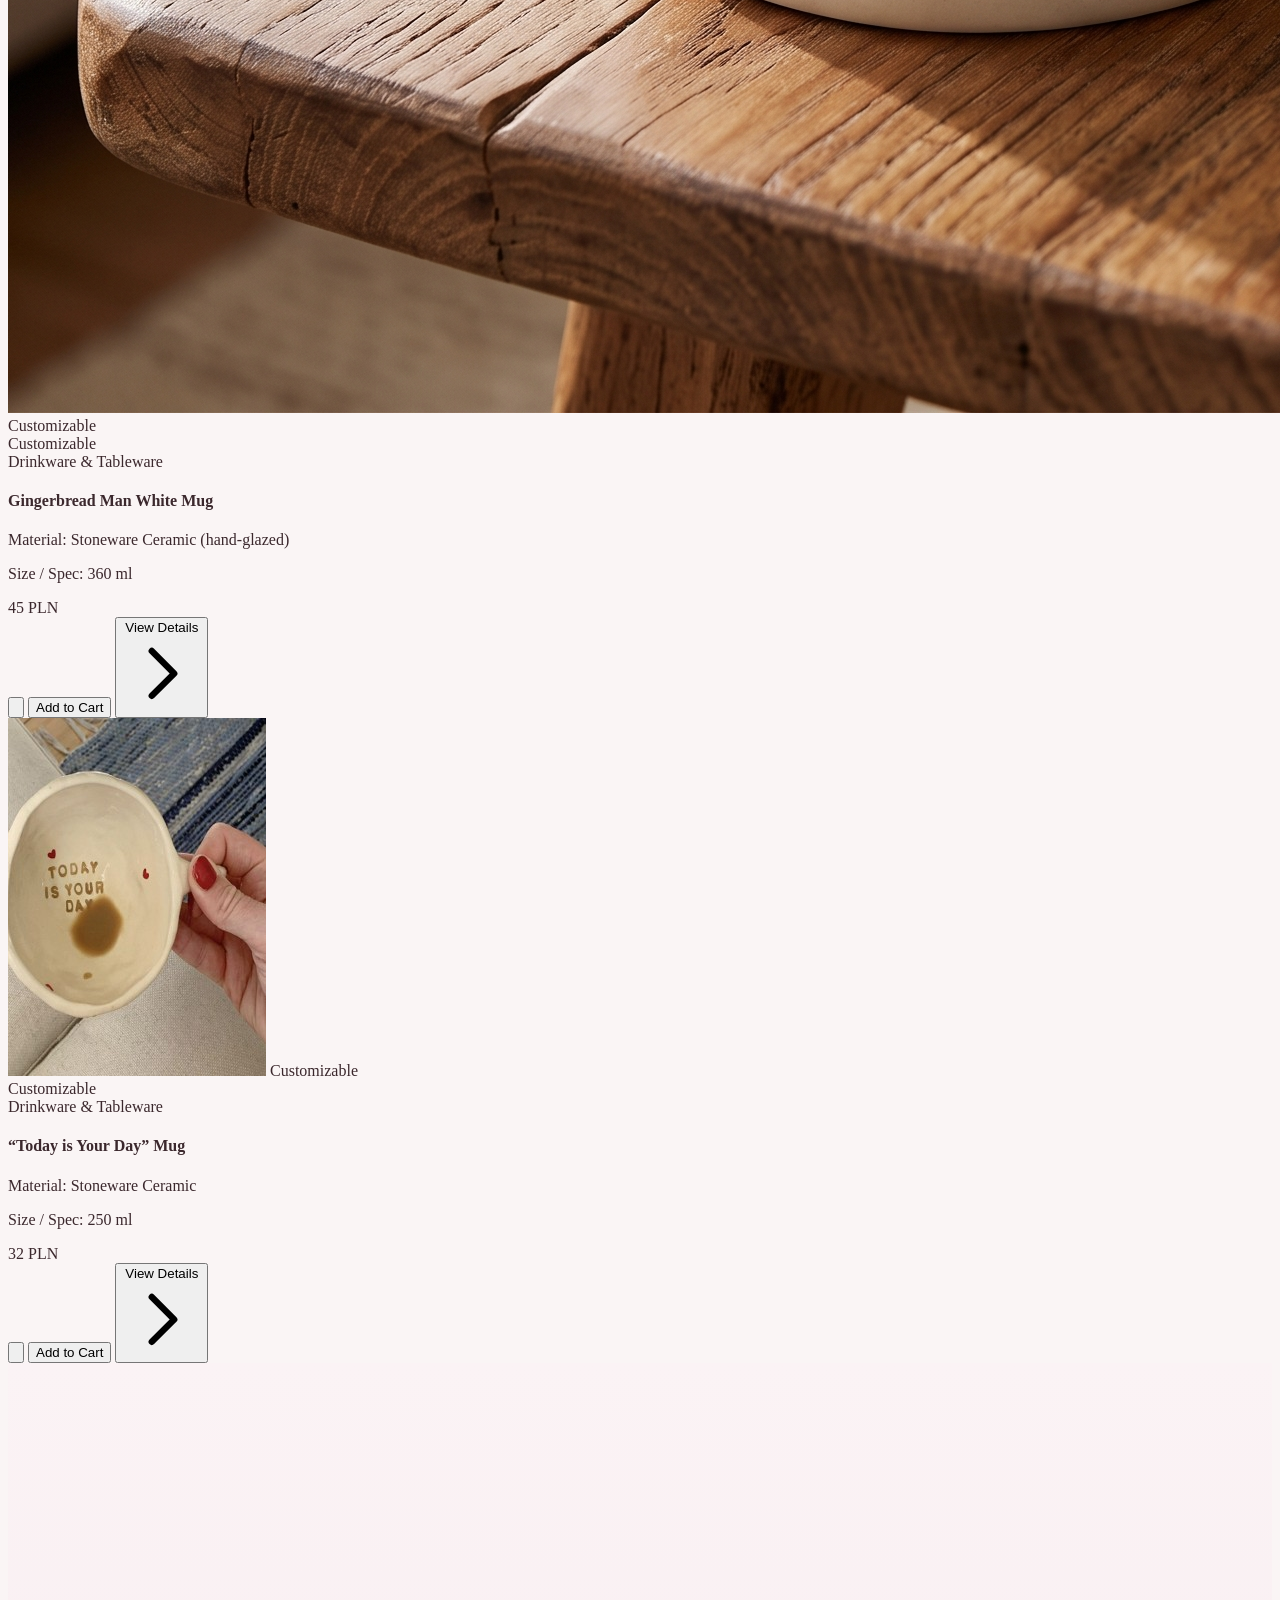
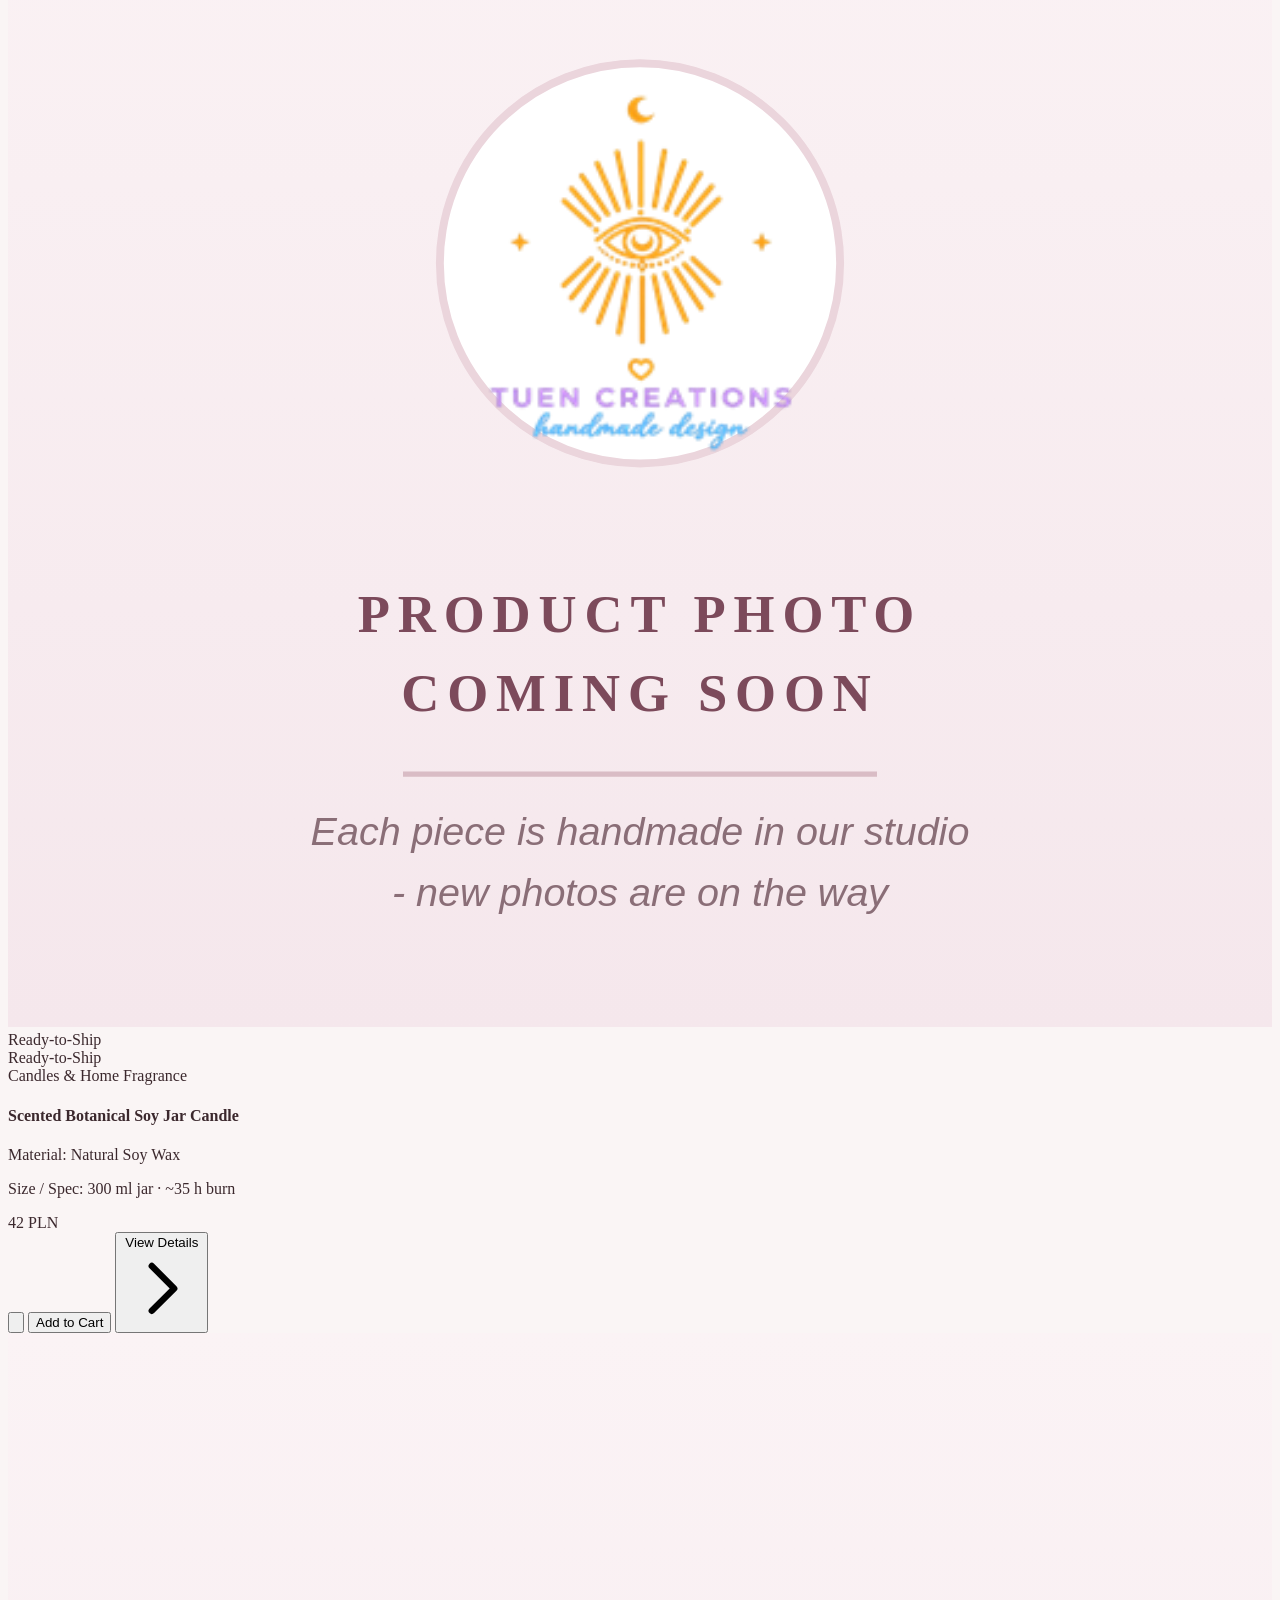
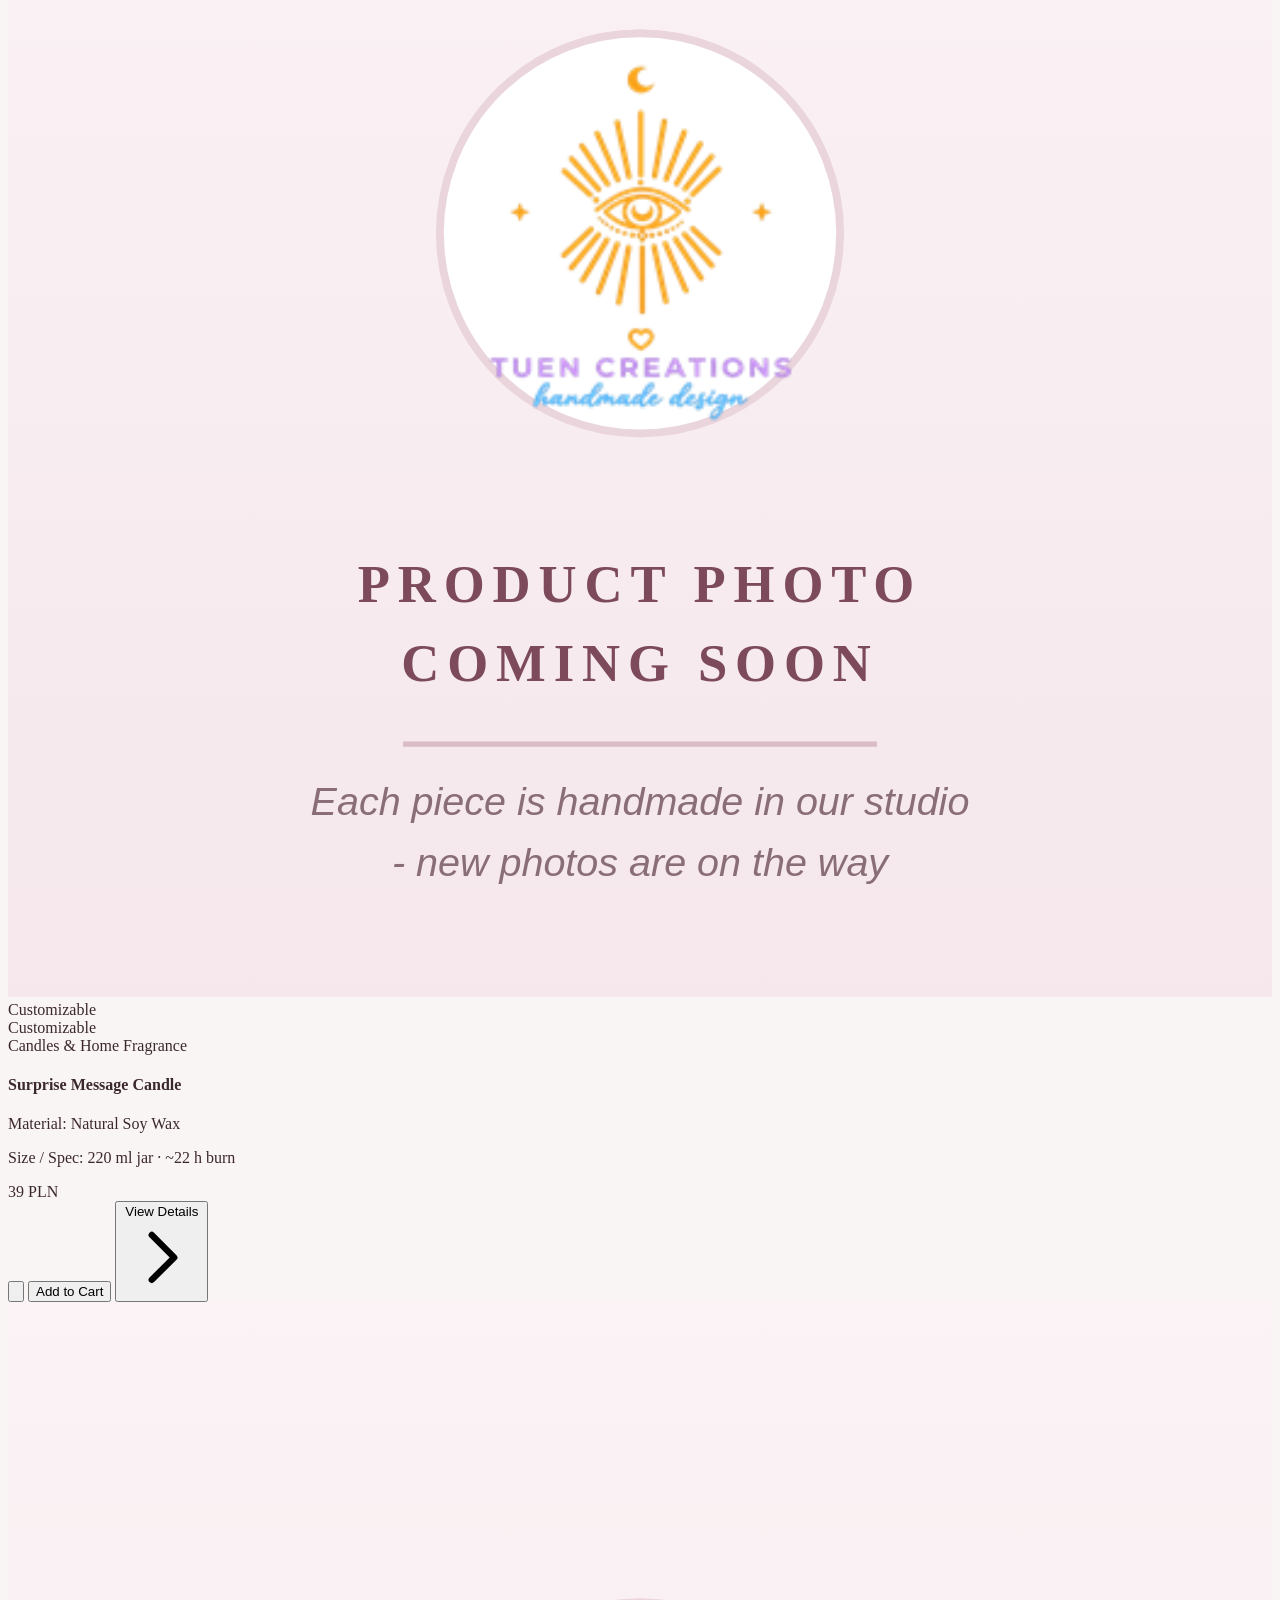
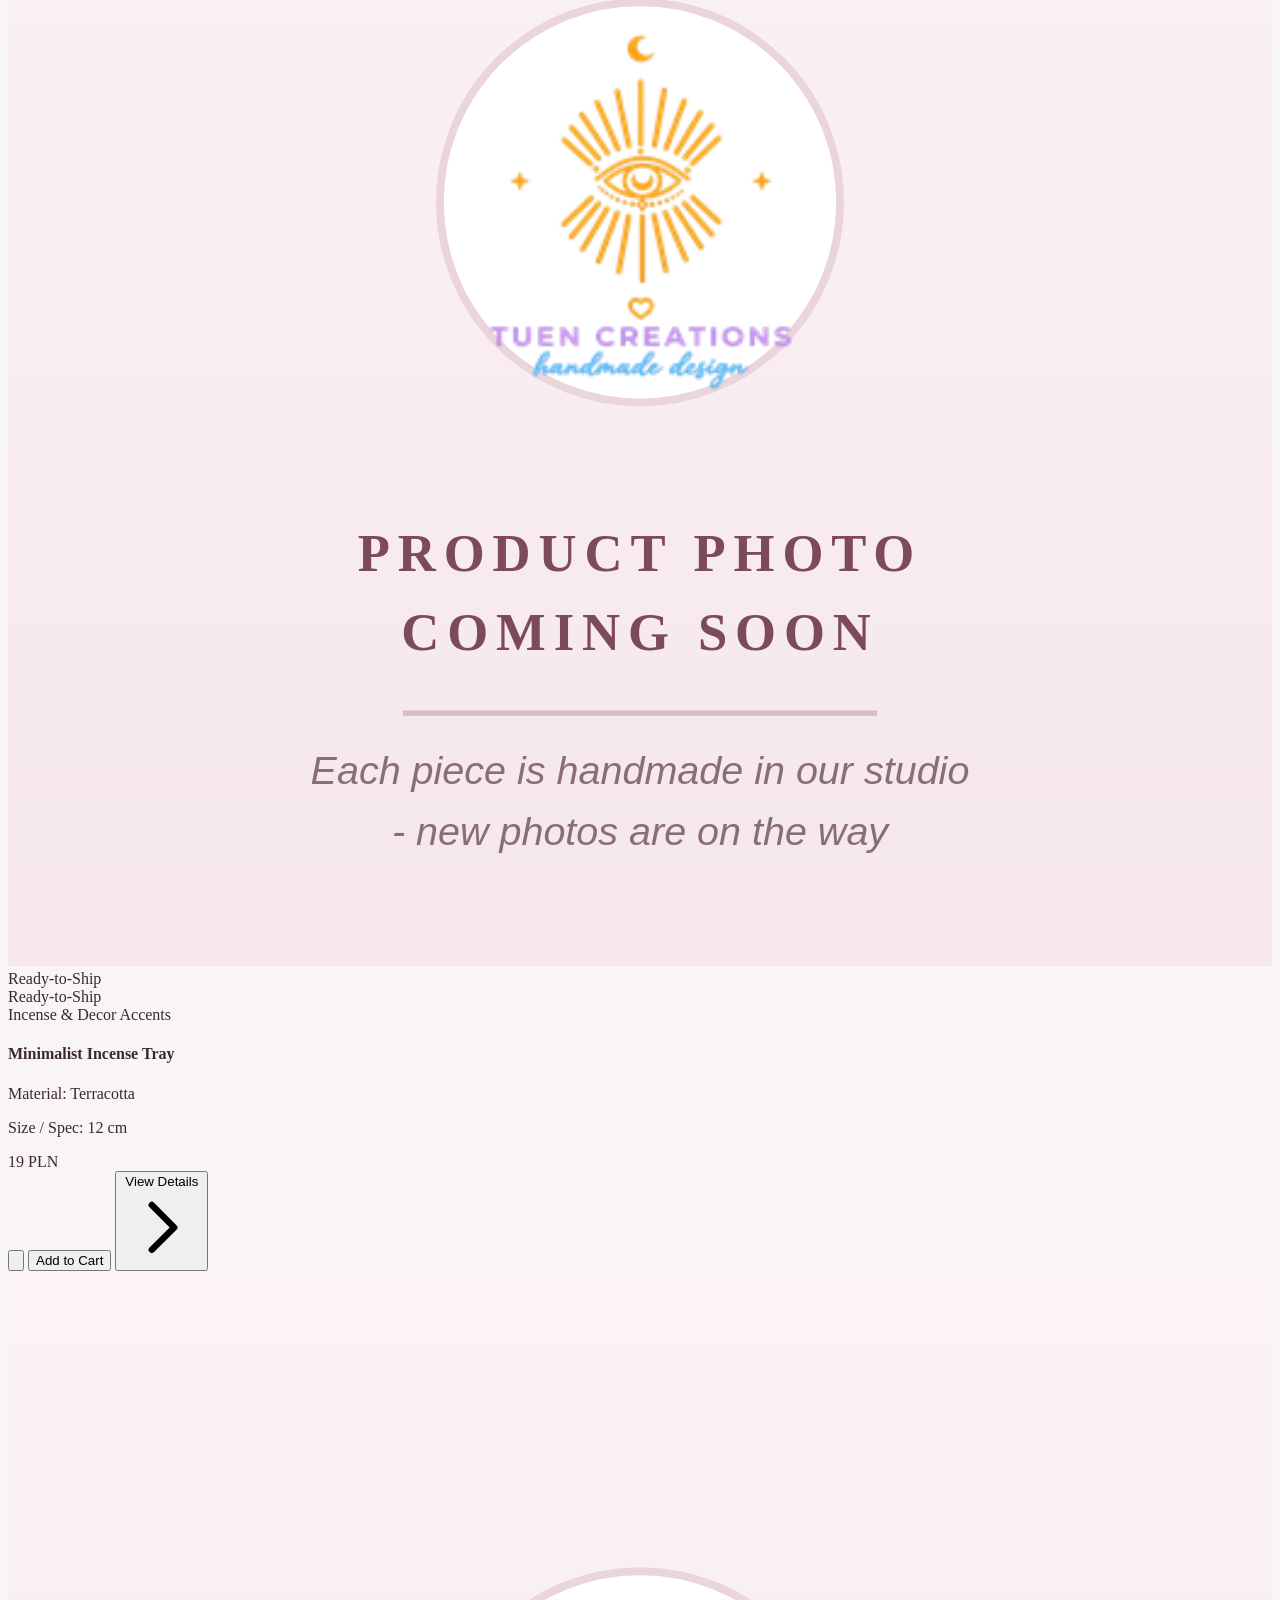
==== commit 8522c1d2: "Adjust capacities for filter demo: cute-little-cup 190 ml (Eğilsmall), gingerbread 360 ml (large)" ====
--- a/index.html
+++ b/index.html
@@ -599,8 +599,8 @@
           "name": "Cute Little Cup – Footed Smiley Mug & Saucer Set",
           "category": "drinkware",
           "material": "Stoneware Ceramic",
-          "capacity_ml": 220,
-          "capacity_note": "220 ml + saucer",
+          "capacity_ml": 190,
+          "capacity_note": "190 ml + saucer",
           "customizable": false,
           "price_pln": 49,
           "dimensions": "8 cm height + 14 cm saucer",
@@ -614,8 +614,8 @@
           "name": "Gingerbread Man White Mug",
           "category": "drinkware",
           "material": "Stoneware Ceramic (hand-glazed)",
-          "capacity_ml": 350,
-          "capacity_note": "350 ml",
+          "capacity_ml": 360,
+          "capacity_note": "360 ml",
           "customizable": true,
           "price_pln": 45,
           "dimensions": "9.5 cm height × 8 cm diameter",
